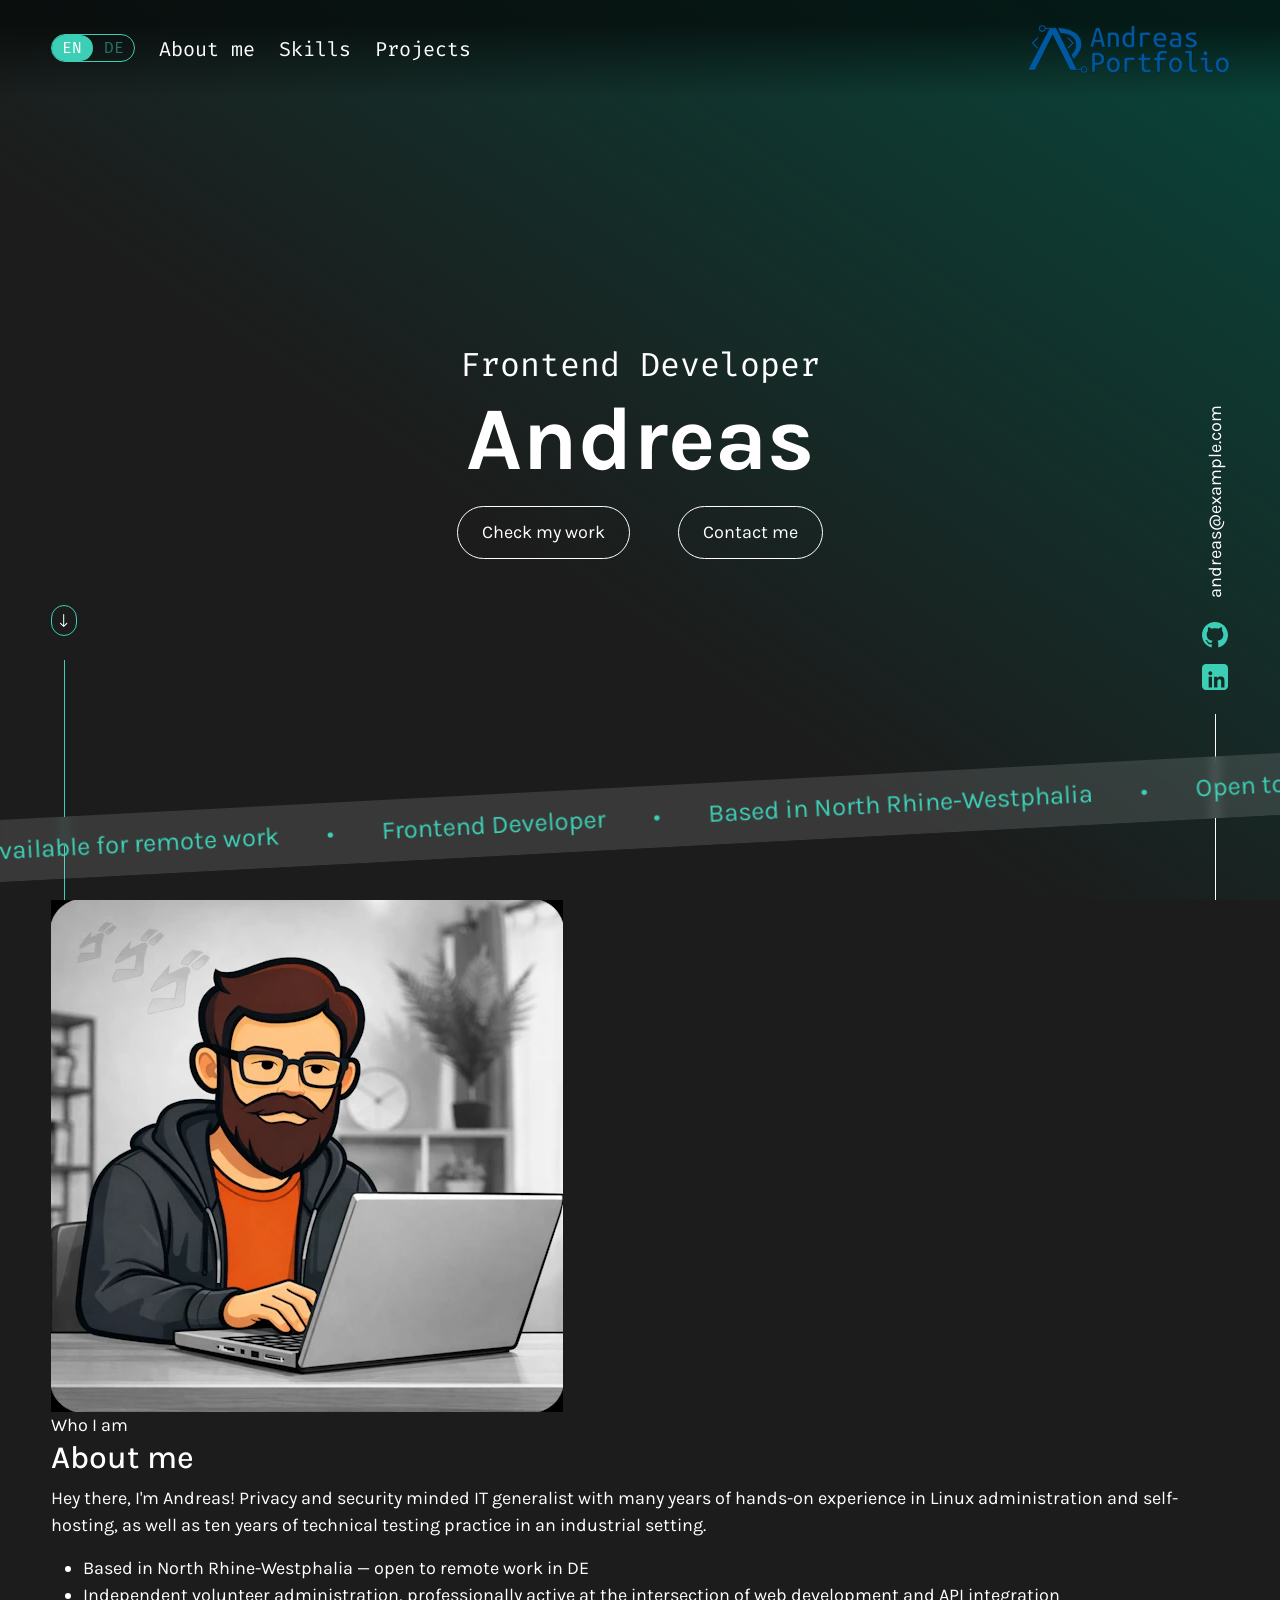
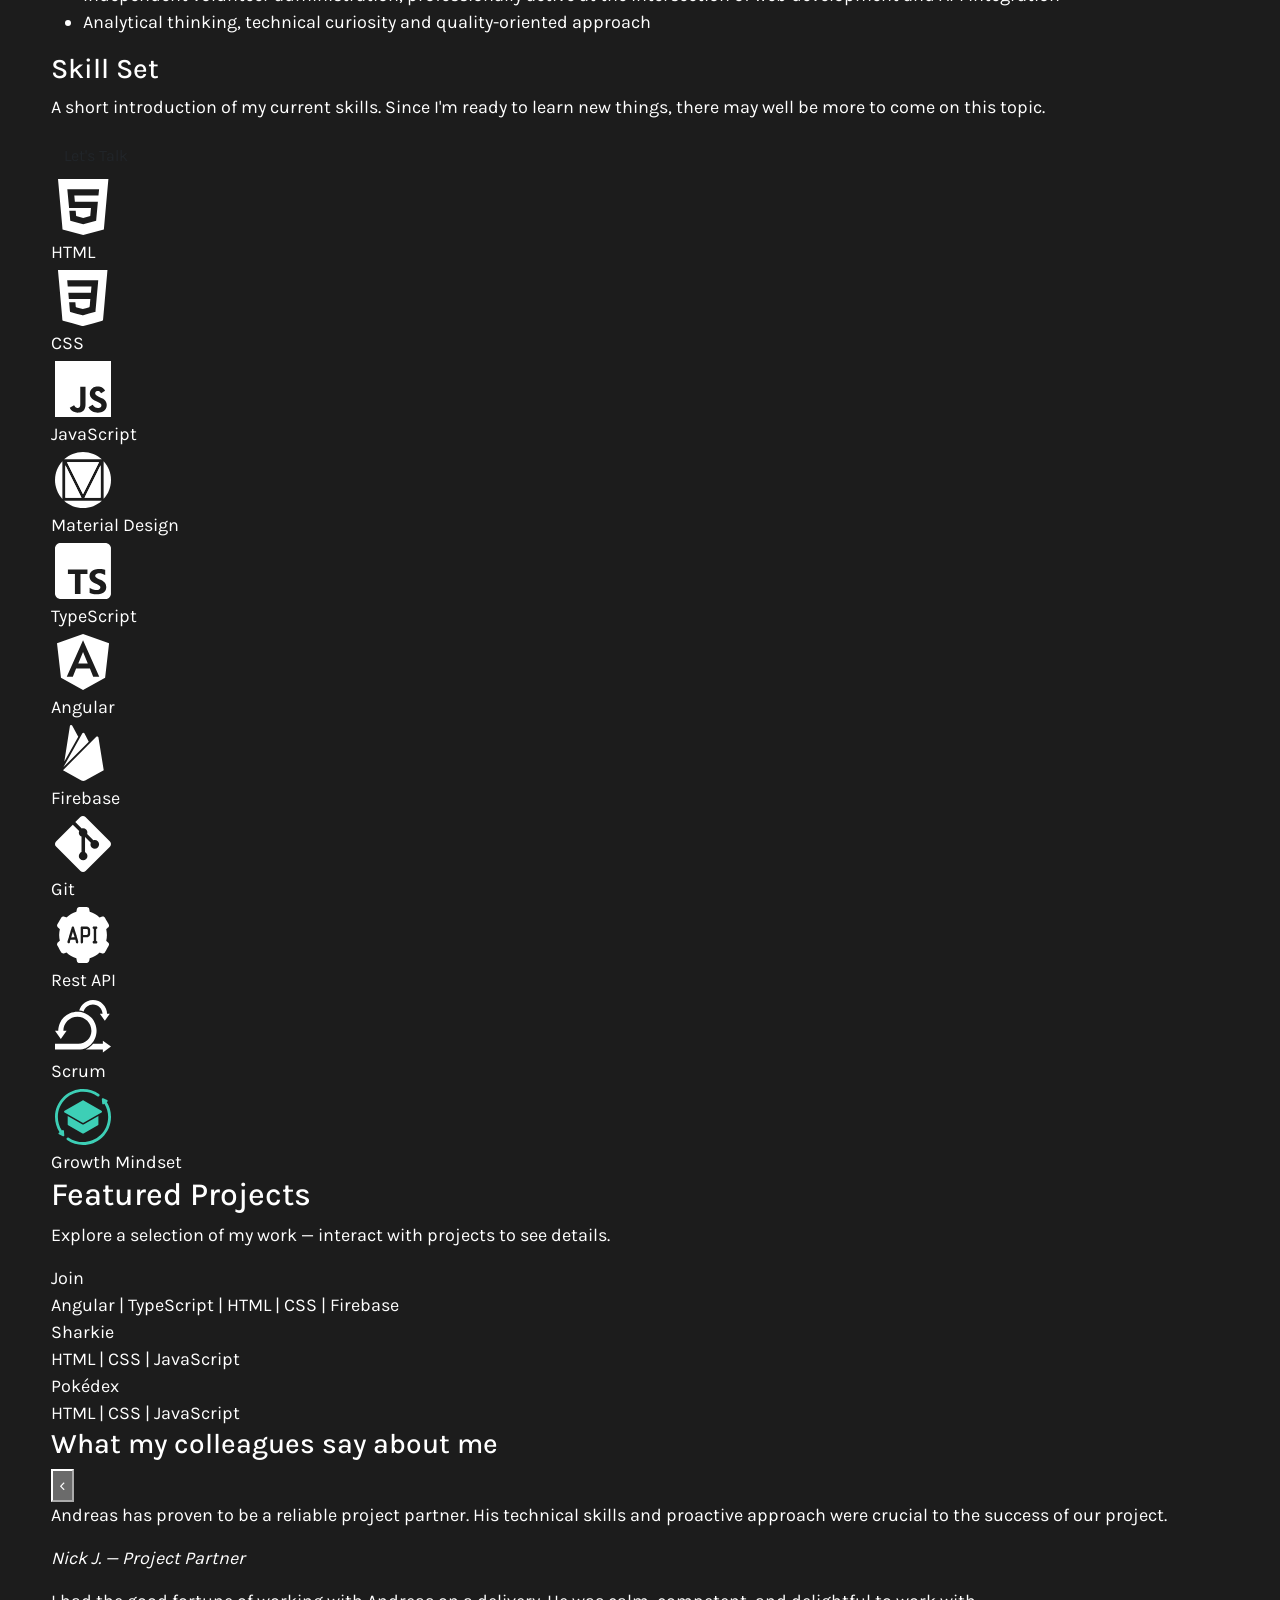
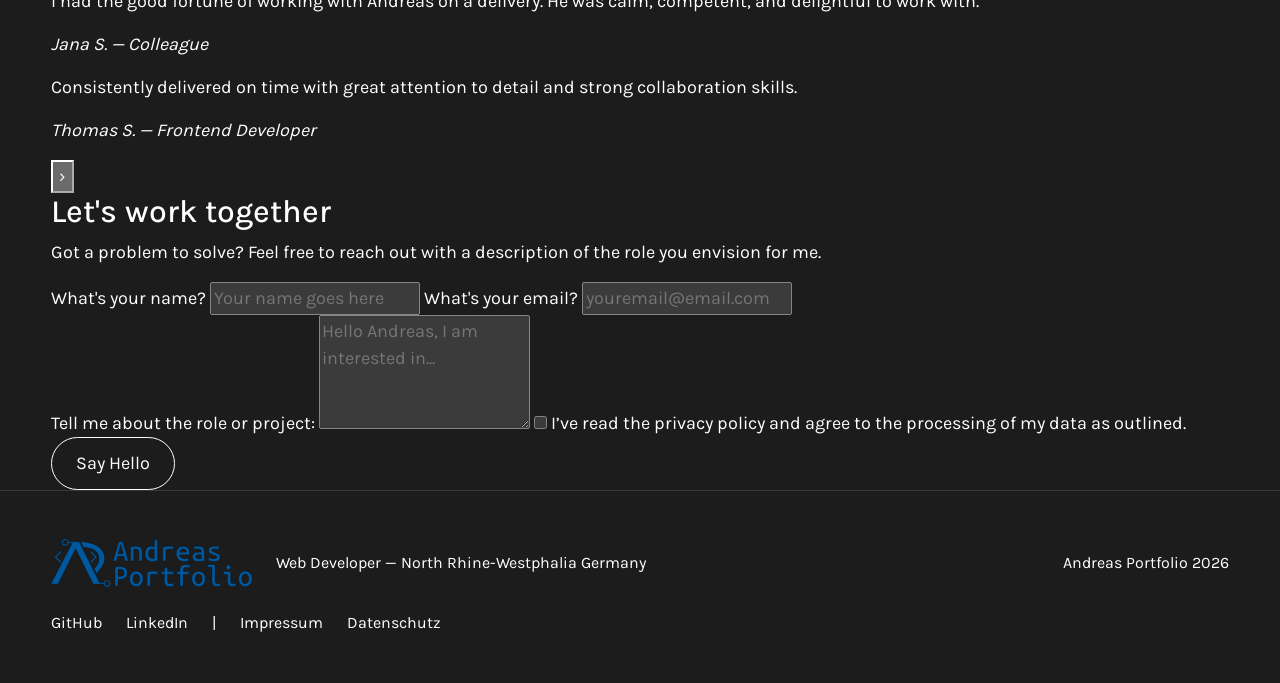
==== index.html @ 326b752a "move global base CSS in foundation.css" ====
<!doctype html>
<html lang="en">

<head>
    <meta charset="utf-8" />
    <meta name="viewport" content="width=device-width,initial-scale=1" />
    <title>Andreas Portfolio — Frontend Developer</title>
    <link rel="stylesheet" href="assets/libs/bootstrap/css/bootstrap.min.css">
    <link rel="stylesheet" href="css/foundation.css">
    <link rel="stylesheet" href="css/styles.css">
    <link rel="icon" href="assets/icons/favicon.svg" type="image/svg+xml">
</head>

<body>

    <header class="d-flex align-items-center">
        <div class="container d-flex justify-content-between align-items-center">
            <div class="nav-lang-links d-flex gap-4">
                <div class="lang-switch" role="group" aria-label="Language selection">
                    <button class="lang-option active" data-lang="en" aria-pressed="true">
                        EN
                    </button>
                    <button class="lang-option" data-lang="de" aria-pressed="false">
                        DE
                    </button>
                    <span class="lang-indicator"></span>
                </div>
                <div class="nav-links d-flex gap-4">
                    <a href="#about" data-i18n="nav_about">About me</a>
                    <a href="#skills" data-i18n="nav_skills">Skills</a>
                    <a href="#projects" data-i18n="nav_projects">Projects</a>
                </div>
            </div>
            <div class="logo" aria-hidden="true">
                <img src="assets/images/logo.svg" alt="Andreas Portfolio Logo" />
            </div>
        </div>
    </header>

    <main>
        <section class="hero d-flex">
            <div class="container hero-inner d-flex justify-content-between">
                <div class="hero-scroll d-flex flex-column justify-content-end align-items-center gap-4">
                    <div class="scroll-button">
                        <img src="assets/icons/arrow-down.svg" class="arrow-img" alt="Scroll down">
                    </div>
                    <div class="scroll-bar"> </div>
                </div>
                <div class="hero-content d-flex flex-column justify-content-center">
                    <p class="hero-role m-0" data-i18n="hero_role">Frontend Developer</p>
                    <h1 class="hero-title m-0">Andreas</h1>
                    <div class="hero-buttons d-flex justify-content-center gap-5 mt-3">
                        <a class="button link" href="#projects" data-i18n="hero_btn_work">Check my work</a>
                        <a class="button link" href="#contact" data-i18n="hero_btn_contact">Contact me</a>
                    </div>
                </div>
                <aside class="hero-links d-flex flex-column justify-content-end align-items-center gap-4">
                    <div class="hero-email">
                        <a href="mailto:andreas@example.com" class="link">andreas@example.com</a>
                    </div>
                    <div class="hero-social d-flex flex-column gap-3">
                        <a href="https://github.com/andreas813" target="_blank" rel="noopener noreferrer">
                            <img src="assets/icons/github.svg" alt="">
                        </a>
                        <a href="https://www.linkedin.com/in/andreas-w-dev" target="_blank" rel="noopener noreferrer">
                            <img src="assets/icons/linkedin.svg" alt="">
                        </a>
                    </div>
                    <div class="hero-bar"></div>
                </aside>
            </div>
            <div class="ribbon-wrapper" aria-hidden="true">
                <div class="ribbon d-flex" aria-hidden="true">
                    <div class="ribbon-track d-inline-flex align-items-center gap-5" id="ribbonTrack">
                        <span class="ribbon-item" data-i18n="ribbon_1">Available for remote work</span>
                        <span class="ribbon-sep">•</span>
                        <span class="ribbon-item" data-i18n="ribbon_2">Frontend Developer</span>
                        <span class="ribbon-sep">•</span>
                        <span class="ribbon-item" data-i18n="ribbon_3">Based in North Rhine-Westphalia</span>
                        <span class="ribbon-sep">•</span>
                        <span class="ribbon-item" data-i18n="ribbon_4">Open to opportunities</span>
                        <span class="ribbon-sep">•</span>
                    </div>
                </div>
            </div>
        </section>

        <section id="about" class="section about">
            <div class="container about-grid">
                <div class="about-photo">
                    <img src="assets/images/photo.webp" alt="Portrait of Andreas">
                </div>
                <div class="about-card">
                    <div class="who" data-i18n="about_tag">Who I am</div>
                    <h2 class="section-title" data-i18n="about_title">About me</h2>
                    <div class="about-body">
                        <p data-i18n="about_text">Hey there, I'm Andreas! Privacy and security minded IT generalist with many years of hands-on experience in Linux administration and self-hosting, as well as ten years of technical testing experience in an industrial setting.</p>
                        <ul>
                            <li data-i18n="about_li1">Based in North Rhine-Westphalia — open to remote work in DE</li>
                            <li data-i18n="about_li2">Independent volunteer administration, professionally active at the intersection of web development and API integration</li>
                            <li data-i18n="about_li3">Analytical thinking, technical curiosity and quality-oriented approach</li>
                        </ul>
                    </div>
                </div>
            </div>
        </section>

        <section id="skills" class="section skills">
            <div class="container skills-grid">
                <div class="skills-card">
                    <h3 class="skill-title" data-i18n="skills_title">Skill Set</h3>
                    <p class="muted" data-i18n="skills_desc">A short introduction of my current skills. Since I'm ready to learn new things, there may well be more to come on this topic.</p>
                    <a class="btn btn-outline small" href="#contact" data-i18n="skills_btn">Let's Talk</a>
                </div>
                <div class="skills-icons">
                    <div class="icon-item"><img src="assets/icons/html-64.svg" alt="HTML">
                        <div class="label">HTML</div>
                    </div>
                    <div class="icon-item"><img src="assets/icons/css-64.svg" alt="CSS">
                        <div class="label">CSS</div>
                    </div>
                    <div class="icon-item"><img src="assets/icons/javascript-64.svg" alt="JavaScript">
                        <div class="label">JavaScript</div>
                    </div>
                    <div class="icon-item"><img src="assets/icons/material-64.svg" alt="Material Design">
                        <div class="label">Material Design</div>
                    </div>
                    <div class="icon-item"><img src="assets/icons/typescript-64.svg" alt="TypeScript">
                        <div class="label">TypeScript</div>
                    </div>
                    <div class="icon-item"><img src="assets/icons/angular-64.svg" alt="Angular">
                        <div class="label">Angular</div>
                    </div>
                    <div class="icon-item"><img src="assets/icons/firebase-64.svg" alt="Firebase">
                        <div class="label">Firebase</div>
                    </div>
                    <div class="icon-item"><img src="assets/icons/git-64.svg" alt="Git">
                        <div class="label">Git</div>
                    </div>
                    <div class="icon-item"><img src="assets/icons/restapi-64.svg" alt="Rest API">
                        <div class="label">Rest API</div>
                    </div>
                    <div class="icon-item"><img src="assets/icons/scrum-64.svg" alt="Scrum">
                        <div class="label">Scrum</div>
                    </div>
                    <div class="icon-item"><img src="assets/icons/growth-64.svg" alt="Growth Mindset">
                        <div class="label">Growth Mindset</div>
                    </div>
                </div>
            </div>
        </section>

        <section id="projects" class="section projects">
            <div class="container">
                <h2 class="section-title" data-i18n="projects_title">Featured Projects</h2>
                <p class="muted" data-i18n="projects_desc">Explore a selection of my work — interact with projects to see details.</p>

                <div class="projects-list">
                    <div class="project-item" tabindex="0" data-preview="assets/images/project1.jpg" data-index="0" data-title="Join" data-tech="Angular | TypeScript | HTML | CSS | Firebase">
                        <div class="project-row">
                            <div class="project-title">Join</div>
                            <div class="project-meta">Angular | TypeScript | HTML | CSS | Firebase</div>
                        </div>
                    </div>

                    <div class="project-item" tabindex="0" data-preview="assets/images/project2.jpg" data-index="1" data-title="El Pollo Loco" data-tech="HTML | CSS | JavaScript">
                        <div class="project-row">
                            <div class="project-title">Sharkie</div>
                            <div class="project-meta">HTML | CSS | JavaScript</div>
                        </div>
                    </div>

                    <div class="project-item" tabindex="0" data-preview="assets/images/project3.jpg" data-index="2" data-title="DA Bubble" data-tech="Angular | Firebase | TypeScript">
                        <div class="project-row">
                            <div class="project-title">Pokédex</div>
                            <div class="project-meta">HTML | CSS | JavaScript</div>
                        </div>
                    </div>
                </div>
            </div>
        </section>

        <section id="testimonials" class="section testimonials">
            <div class="container">
                <h3 class="section-title" data-i18n="testimonials_title">What my colleagues say about me</h3>

                <div class="testimonials-wrap">
                    <button class="slider-arrow prev" aria-label="Previous testimonial">‹</button>

                    <div class="testimonials">
                        <blockquote class="testimonial active">
                            <p class="quote" data-i18n="test1_quote">Andreas has proven to be a reliable project partner. His technical skills and proactive approach were crucial to the success of our project.</p>
                            <cite data-i18n="test1_cite">Nick J. — Project Partner</cite>
                        </blockquote>

                        <blockquote class="testimonial">
                            <p class="quote" data-i18n="test2_quote">I had the good fortune of working with Andreas on a delivery. He was calm, competent, and delightful to work with.</p>
                            <cite data-i18n="test2_cite">Jana S. — Colleague</cite>
                        </blockquote>

                        <blockquote class="testimonial">
                            <p class="quote" data-i18n="test3_quote">Consistently delivered on time with great attention to detail and strong collaboration skills.</p>
                            <cite data-i18n="test3_cite">Thomas S. — Frontend Developer</cite>
                        </blockquote>
                    </div>

                    <button class="slider-arrow next" aria-label="Next testimonial">›</button>
                </div>
            </div>
        </section>

        <section id="contact" class="section contact">
            <div class="container contact-grid">
                <div class="contact-left">
                    <h2 class="section-title big" data-i18n="contact_title">Let's work together</h2>
                    <p class="muted" data-i18n="contact_desc">Got a problem to solve? Encourage people to contact and describe the role you are interested in.</p>
                </div>

                <form class="contact-form" action="contact.php" method="POST" novalidate>
                    <label class="form-row">
                        <span class="form-label" data-i18n="label_name">What's your name?</span>
                        <input type="text" name="name" required placeholder="Your name goes here" data-i18n-placeholder="placeholder_name">
                    </label>

                    <label class="form-row">
                        <span class="form-label" data-i18n="label_email">What's your email?</span>
                        <input type="email" name="email" required placeholder="youremail@email.com" data-i18n-placeholder="placeholder_email">
                    </label>

                    <label class="form-row">
                        <span class="form-label" data-i18n="label_message">How can I help you?</span>
                        <textarea name="message" rows="4" placeholder="Hello Andreas, I am interested in..." data-i18n-placeholder="placeholder_message"></textarea>
                    </label>

                    <label class="form-checkbox">
                        <input type="checkbox" name="privacy" required>
                        <span data-i18n="privacy_text">I’ve read the privacy policy and agree to the processing of my data as outlined.</span>
                    </label>

                    <div class="form-actions">
                        <button type="submit" class="button" data-i18n="btn_submit" disabled>Say Hello</button>
                    </div>
                </form>
            </div>
        </section>

    </main>

    <footer class="site-footer">
        <div class="container footer-inner">
            <div class="footer-left">
                <div class="logo" aria-hidden="true">
                    <img src="assets/images/logo.svg" alt="logo">
                </div>
                <div class="muted" data-i18n="footer_role">Web Developer — North Rhine-Westphalia Germany</div>
            </div>
            <div class="footer-center">Andreas Portfolio 2026</div>
            <div class="footer-right d-flex align-items-center gap-4">
                <a href="https://github.com/andreas813" target="_blank" rel="noopener noreferrer">GitHub</a>
                <a href="https://www.linkedin.com/in/andreas-w-dev" target="_blank" rel="noopener noreferrer">LinkedIn</a>
                <span class="muted">|</span>
                <a href="#" id="link-imprint">Impressum</a>
                <a href="#" id="link-privacy">Datenschutz</a>
            </div>
        </div>
    </footer>

    <!-- Modals etc. -->
    <div id="project-modal" class="modal" aria-hidden="true" role="dialog" aria-labelledby="project-modal-title">
        <div class="modal-backdrop" id="modal-backdrop"></div>
        <div class="modal-panel" role="document">
            <button class="modal-close" id="modal-close" aria-label="Close">×</button>
            <h3 id="project-modal-title"></h3>
            <div id="project-modal-body" class="modal-body"></div>
            <div id="project-modal-footer" class="modal-footer">
                <button class="btn btn-outline" id="modal-close-2">Close</button>
            </div>
        </div>
    </div>

    <script src="assets/libs/bootstrap/js/bootstrap.bundle.min.js"></script>
    <script src="js/main.js"></script>
</body>

</html>
---- css/styles.css ----
/* @header Preserve the existing logo and navigation treatment. */
header {
    position: absolute;
    z-index: var(--z-header);
    width: 100%;
    height: 98px;
    background: linear-gradient(to bottom, rgba(0, 0, 0, 0.6) 25%, transparent 100%);
    font-family: var(--font-mono);
    font-size: 1.25rem;
}

.logo img {
    width: auto;
    height: 48px;
}

.nav-links a,
.link {
    color: inherit;
    text-decoration: none;
    transition: color var(--transition-ui);
}

.nav-links a:hover,
.link:hover,
.site-footer a:hover {
    color: var(--color-accent);
}

/* @hero Define the full-viewport hero and reusable pill button. */
.hero {
    position: relative;
    z-index: 0;
    width: 100%;
    height: 100vh;
    height: 100svh;
    background: var(--gradient-hero);
}

.hero-inner {
    position: relative;
    z-index: 2;
    text-align: center;
}

.hero-role {
    font-family: var(--font-mono);
    font-size: clamp(1.5rem, 2.6vw, 2.5rem);
}

.hero-title {
    font-size: var(--font-size-hero);
    font-weight: 700;
    line-height: 1.1;
}

.button {
    display: inline-flex;
    align-items: center;
    justify-content: center;
    padding: var(--space-3) var(--space-5);
    border: 1px solid var(--color-text);
    border-radius: var(--radius-pill);
    color: inherit;
    background: transparent;
    text-decoration: none;
    transition: border-color var(--transition-ui), color var(--transition-ui), background-color var(--transition-ui);
}

.button:hover {
    border-color: var(--color-accent);
    color: var(--color-accent);
}

/* @ribbon Keep the animated banner independent from the content container. */
.ribbon-wrapper {
    position: absolute;
    right: 0;
    left: 0;
    width: 100%;
    height: 100%;
    overflow: hidden;
}

.ribbon {
    position: absolute;
    bottom: 64px;
    left: -16px;
    z-index: 4;
    display: flex;
    width: 140vw;
    max-width: none;
    height: 62px;
    overflow: hidden;
    color: var(--color-accent);
    background: rgba(255, 255, 255, 0.12);
    -webkit-backdrop-filter: blur(5.3px);
    backdrop-filter: blur(5.3px);
    font-size: clamp(1.25rem, 2vw, 2rem);
    line-height: 1.2;
    transform: rotate(-3deg);
    transform-origin: center;
}

.ribbon-track {
    white-space: nowrap;
    will-change: transform;
    animation: ribbon-scroll var(--ribbon-duration, 16s) linear infinite;
    transform: translate3d(0, 0, 0);
}

@keyframes ribbon-scroll {
    from {
        transform: translateX(0);
    }

    to {
        transform: translateX(-50%);
    }
}

/* @hero-details Style the vertical links and scroll indicators. */
.hero-email {
    writing-mode: vertical-lr;
    transform: rotate(180deg);
}

.hero-bar,
.scroll-bar {
    width: 1px;
}

.hero-bar {
    height: 186px;
    background: var(--color-text);
}

.scroll-bar {
    height: 240px;
    background: var(--color-accent);
}

.scroll-button {
    padding: var(--space-2);
    border: 1px solid var(--color-accent);
    border-radius: 32px;
}

.arrow-img {
    transform-origin: center;
    animation: bounce 500ms linear infinite alternate;
}

.hero-links {
    z-index: 256;
}

@keyframes bounce {
    from {
        transform: translateY(8px);
    }

    to {
        transform: translateY(-2px);
    }
}

/* @language-switch Style the compact EN/DE control. */
.lang-switch {
    position: relative;
    width: 84px;
    height: 28px;
    padding: 2px;
    border: 1px solid var(--color-accent);
    border-radius: var(--radius-pill);
    font-family: var(--font-mono);
    font-size: 1rem;
    line-height: 1.2;
    text-align: center;
}

.lang-switch:hover {
    border-color: var(--color-text);
}

.lang-option {
    position: relative;
    z-index: 2;
    border: 0;
    border-radius: var(--radius-pill);
    color: var(--color-text);
    background: transparent;
    cursor: pointer;
    transition: color var(--transition-ui);
}

.lang-option:not(.active) {
    color: rgba(61, 207, 182, 0.5);
    font-weight: 700;
}

.lang-option:not(.active):hover {
    color: var(--color-accent);
}

.lang-indicator {
    position: absolute;
    top: 0;
    left: 0;
    z-index: 1;
    width: 50%;
    height: 100%;
    border-radius: var(--radius-pill);
    background: var(--color-accent);
    transition: transform var(--transition-ui);
}

.lang-switch[data-active="de"] .lang-indicator {
    transform: translateX(100%);
}

/* @modal Keep the backdrop behind the readable modal panel. */
.modal {
    position: fixed;
    inset: 0;
    z-index: var(--z-modal);
    display: none;
    width: 100%;
    height: 100%;
    align-items: center;
    justify-content: center;
    isolation: isolate;
}

.modal.open {
    display: flex;
}

body.modal-open {
    overflow: hidden;
}

.modal-backdrop {
    position: absolute;
    inset: 0;
    z-index: 0;
    background: rgba(0, 0, 0, 0.6);
    -webkit-backdrop-filter: blur(4px);
    backdrop-filter: blur(4px);
}

.modal-panel {
    position: relative;
    z-index: 1;
    width: 90%;
    max-width: 600px;
    max-height: 85vh;
    padding: var(--space-6);
    overflow-y: auto;
    border: 1px solid var(--color-accent);
    border-radius: 12px;
    color: var(--color-text);
    background: var(--color-background);
}

/* @footer Keep the footer full-width with a bounded inner container. */
.site-footer {
    padding-block: var(--space-7);
    border-top: 1px solid var(--color-border-subtle);
    color: var(--color-text);
    background: transparent;
    font-size: 1rem;
}

.footer-inner {
    display: flex;
    align-items: center;
    justify-content: space-between;
    flex-wrap: wrap;
    gap: var(--space-5);
}

.footer-left,
.footer-center,
.footer-right {
    display: flex;
    align-items: center;
    gap: var(--space-5);
}

.site-footer a {
    color: inherit;
    text-decoration: none;
    transition: color var(--transition-ui);
}

/* @widescreen Extend the background, not the centered content column. */
@media (min-width: 1440px) {
    body {
        background: var(--gradient-widescreen);
        background-attachment: fixed;
    }

    .container {
        max-width: var(--layout-content-max);
    }

    .ribbon-wrapper {
        width: 100%;
    }
}

/* @motion Respect users who prefer reduced animation. */
@media (prefers-reduced-motion: reduce) {
    html {
        scroll-behavior: auto;
    }

    .ribbon-track,
    .arrow-img {
        animation: none;
    }
}
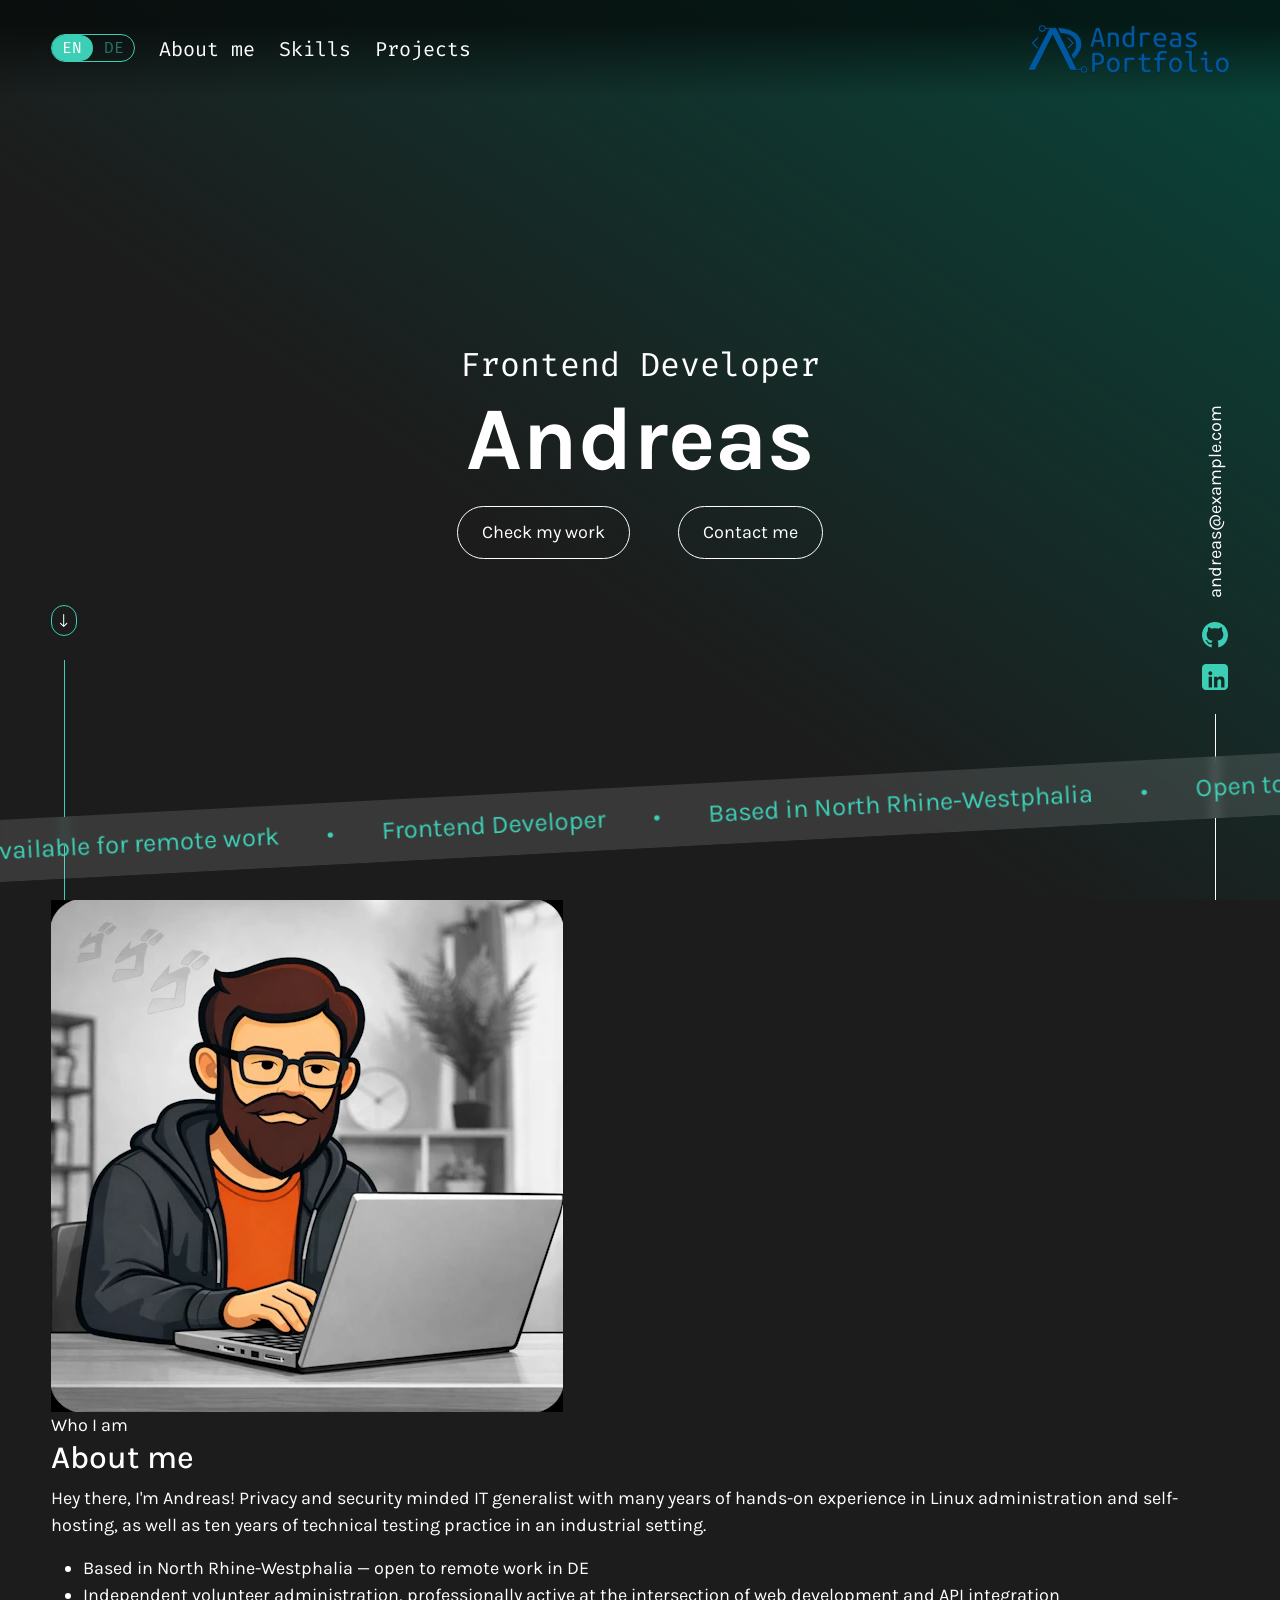
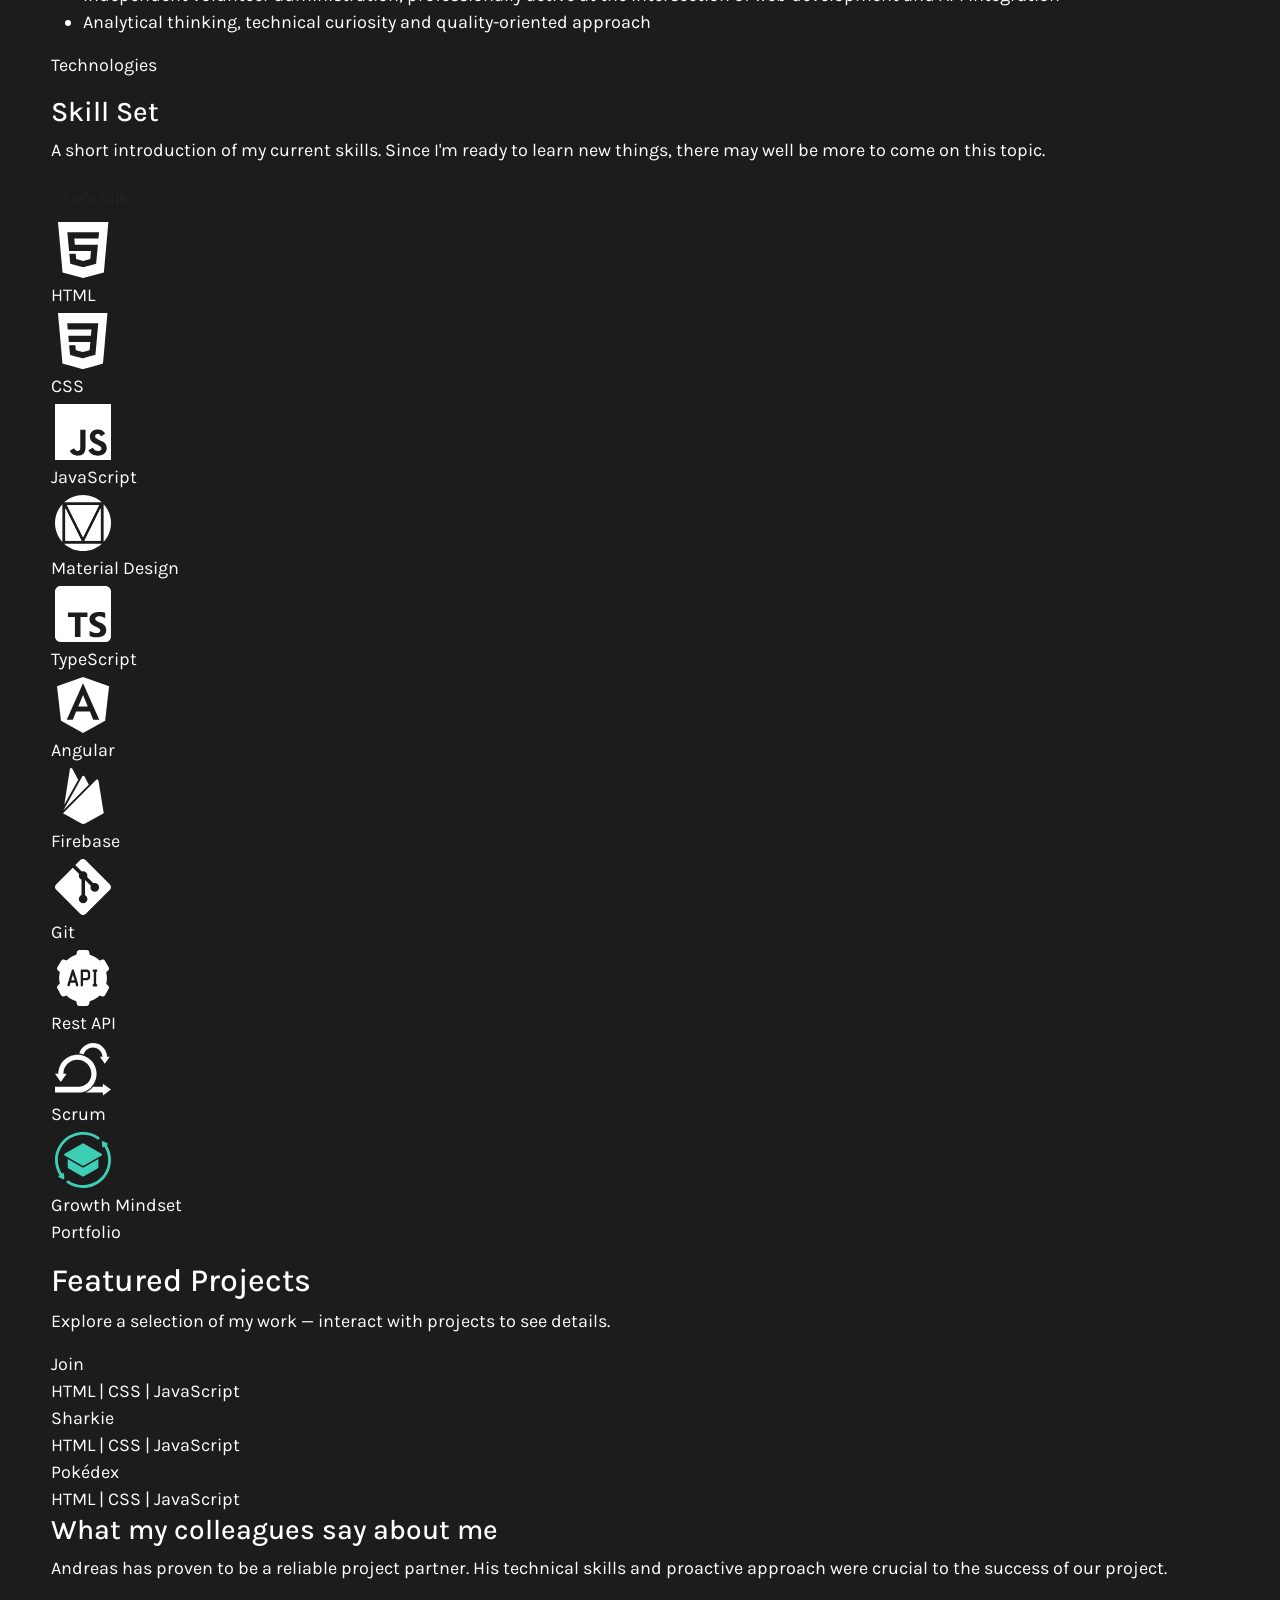
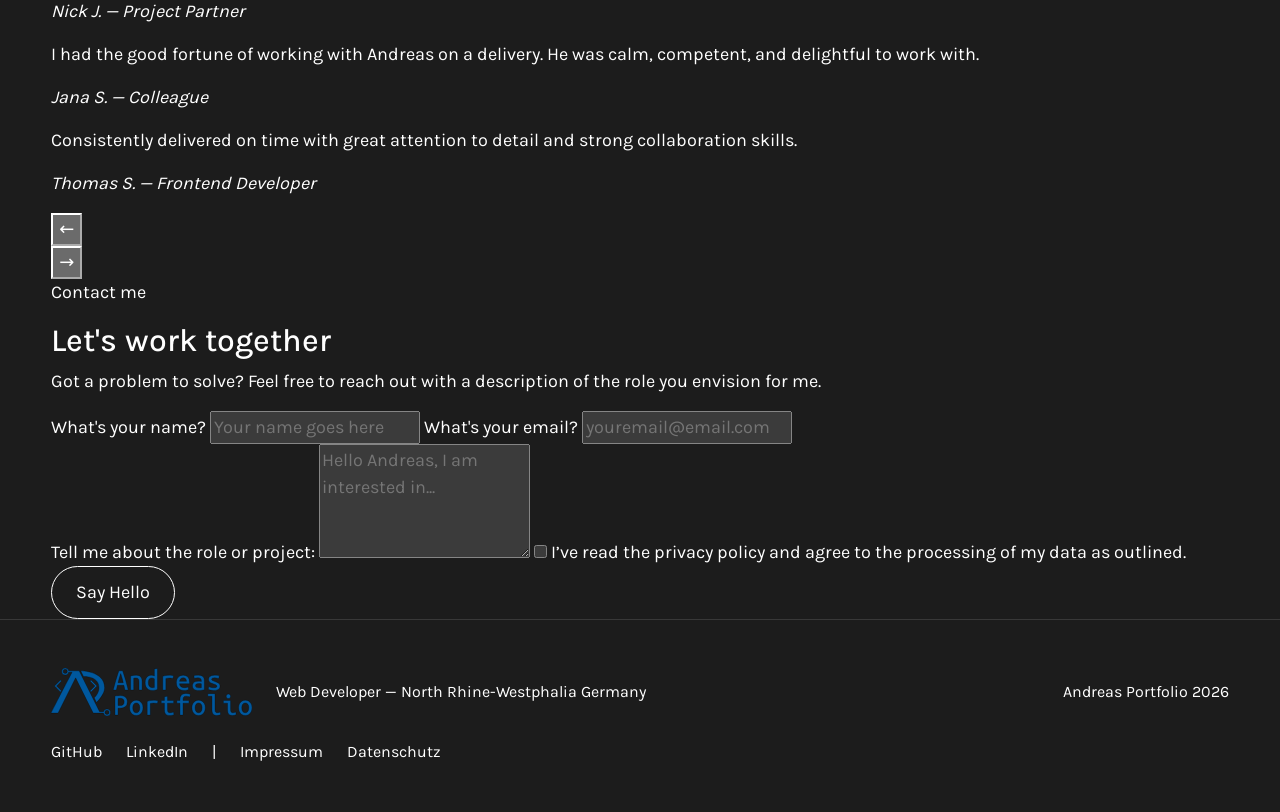
==== commit 3eebb71f: "Update index.html" ====
--- a/index.html
+++ b/index.html
@@ -8,6 +8,9 @@
     <link rel="stylesheet" href="assets/libs/bootstrap/css/bootstrap.min.css">
     <link rel="stylesheet" href="css/foundation.css">
     <link rel="stylesheet" href="css/styles.css">
+    <link rel="stylesheet" href="css/desktop-shell.css">
+    <link rel="stylesheet" href="css/desktop-content.css">
+    <link rel="stylesheet" href="css/desktop-experience.css">
     <link rel="icon" href="assets/icons/favicon.svg" type="image/svg+xml">
 </head>
 
@@ -90,61 +93,77 @@
                 <div class="about-photo">
                     <img src="assets/images/photo.webp" alt="Portrait of Andreas">
                 </div>
-                <div class="about-card">
+                <div class="about-copy">
                     <div class="who" data-i18n="about_tag">Who I am</div>
-                    <h2 class="section-title" data-i18n="about_title">About me</h2>
-                    <div class="about-body">
-                        <p data-i18n="about_text">Hey there, I'm Andreas! Privacy and security minded IT generalist with many years of hands-on experience in Linux administration and self-hosting, as well as ten years of technical testing experience in an industrial setting.</p>
-                        <ul>
-                            <li data-i18n="about_li1">Based in North Rhine-Westphalia — open to remote work in DE</li>
-                            <li data-i18n="about_li2">Independent volunteer administration, professionally active at the intersection of web development and API integration</li>
-                            <li data-i18n="about_li3">Analytical thinking, technical curiosity and quality-oriented approach</li>
-                        </ul>
+                    <div class="about-card">
+                        <h2 class="section-title" data-i18n="about_title">About me</h2>
+                        <div class="about-body">
+                            <p data-i18n="about_text">Hey there, I'm Andreas! Privacy and security minded IT generalist with many years of hands-on experience in Linux administration and self-hosting, as well as ten years of technical testing experience in an industrial setting.</p>
+                            <ul>
+                                <li data-i18n="about_li1">Based in North Rhine-Westphalia — open to remote work in DE</li>
+                                <li data-i18n="about_li2">Independent volunteer administration, professionally active at the intersection of web development and API integration</li>
+                                <li data-i18n="about_li3">Analytical thinking, technical curiosity and quality-oriented approach</li>
+                            </ul>
+                        </div>
                     </div>
                 </div>
             </div>
         </section>
 
         <section id="skills" class="section skills">
-            <div class="container skills-grid">
-                <div class="skills-card">
-                    <h3 class="skill-title" data-i18n="skills_title">Skill Set</h3>
-                    <p class="muted" data-i18n="skills_desc">A short introduction of my current skills. Since I'm ready to learn new things, there may well be more to come on this topic.</p>
-                    <a class="btn btn-outline small" href="#contact" data-i18n="skills_btn">Let's Talk</a>
-                </div>
-                <div class="skills-icons">
-                    <div class="icon-item"><img src="assets/icons/html-64.svg" alt="HTML">
-                        <div class="label">HTML</div>
-                    </div>
-                    <div class="icon-item"><img src="assets/icons/css-64.svg" alt="CSS">
-                        <div class="label">CSS</div>
-                    </div>
-                    <div class="icon-item"><img src="assets/icons/javascript-64.svg" alt="JavaScript">
-                        <div class="label">JavaScript</div>
-                    </div>
-                    <div class="icon-item"><img src="assets/icons/material-64.svg" alt="Material Design">
-                        <div class="label">Material Design</div>
-                    </div>
-                    <div class="icon-item"><img src="assets/icons/typescript-64.svg" alt="TypeScript">
-                        <div class="label">TypeScript</div>
-                    </div>
-                    <div class="icon-item"><img src="assets/icons/angular-64.svg" alt="Angular">
-                        <div class="label">Angular</div>
-                    </div>
-                    <div class="icon-item"><img src="assets/icons/firebase-64.svg" alt="Firebase">
-                        <div class="label">Firebase</div>
-                    </div>
-                    <div class="icon-item"><img src="assets/icons/git-64.svg" alt="Git">
-                        <div class="label">Git</div>
-                    </div>
-                    <div class="icon-item"><img src="assets/icons/restapi-64.svg" alt="Rest API">
-                        <div class="label">Rest API</div>
-                    </div>
-                    <div class="icon-item"><img src="assets/icons/scrum-64.svg" alt="Scrum">
-                        <div class="label">Scrum</div>
-                    </div>
-                    <div class="icon-item"><img src="assets/icons/growth-64.svg" alt="Growth Mindset">
-                        <div class="label">Growth Mindset</div>
+            <div class="container">
+                <p class="section-kicker" data-i18n="skills_kicker">Technologies</p>
+                <div class="skills-grid">
+                    <div class="skills-card">
+                        <h3 class="skill-title" data-i18n="skills_title">Skill Set</h3>
+                        <p class="muted" data-i18n="skills_desc">A short introduction of my current skills. Since I'm ready to learn new things, there may well be more to come on this topic.</p>
+                        <a class="btn btn-outline small" href="#contact" data-i18n="skills_btn">Let's Talk</a>
+                    </div>
+                    <div class="skills-icons">
+                        <div class="icon-item">
+                            <img src="assets/icons/html-64.svg" alt="HTML">
+                            <div class="label">HTML</div>
+                        </div>
+                        <div class="icon-item">
+                            <img src="assets/icons/css-64.svg" alt="CSS">
+                            <div class="label">CSS</div>
+                        </div>
+                        <div class="icon-item">
+                            <img src="assets/icons/javascript-64.svg" alt="JavaScript">
+                            <div class="label">JavaScript</div>
+                        </div>
+                        <div class="icon-item">
+                            <img src="assets/icons/material-64.svg" alt="Material Design">
+                            <div class="label">Material Design</div>
+                        </div>
+                        <div class="icon-item">
+                            <img src="assets/icons/typescript-64.svg" alt="TypeScript">
+                            <div class="label">TypeScript</div>
+                        </div>
+                        <div class="icon-item">
+                            <img src="assets/icons/angular-64.svg" alt="Angular">
+                            <div class="label">Angular</div>
+                        </div>
+                        <div class="icon-item">
+                            <img src="assets/icons/firebase-64.svg" alt="Firebase">
+                            <div class="label">Firebase</div>
+                        </div>
+                        <div class="icon-item">
+                            <img src="assets/icons/git-64.svg" alt="Git">
+                            <div class="label">Git</div>
+                        </div>
+                        <div class="icon-item">
+                            <img src="assets/icons/restapi-64.svg" alt="Rest API">
+                            <div class="label">Rest API</div>
+                        </div>
+                        <div class="icon-item">
+                            <img src="assets/icons/scrum-64.svg" alt="Scrum">
+                            <div class="label">Scrum</div>
+                        </div>
+                        <div class="icon-item">
+                            <img src="assets/icons/growth-64.svg" alt="Growth Mindset">
+                            <div class="label">Growth Mindset</div>
+                        </div>
                     </div>
                 </div>
             </div>
@@ -152,25 +171,26 @@
 
         <section id="projects" class="section projects">
             <div class="container">
+                <p class="section-kicker" data-i18n="projects_kicker">Portfolio</p>
                 <h2 class="section-title" data-i18n="projects_title">Featured Projects</h2>
                 <p class="muted" data-i18n="projects_desc">Explore a selection of my work — interact with projects to see details.</p>
 
-                <div class="projects-list">
-                    <div class="project-item" tabindex="0" data-preview="assets/images/project1.jpg" data-index="0" data-title="Join" data-tech="Angular | TypeScript | HTML | CSS | Firebase">
+                <div class="projects-list" aria-label="Featured projects">
+                    <div class="project-item" tabindex="0" data-preview="assets/images/project1.jpg" data-index="0" data-title="Join" data-tech="HTML | CSS | JavaScript">
                         <div class="project-row">
                             <div class="project-title">Join</div>
-                            <div class="project-meta">Angular | TypeScript | HTML | CSS | Firebase</div>
-                        </div>
-                    </div>
-
-                    <div class="project-item" tabindex="0" data-preview="assets/images/project2.jpg" data-index="1" data-title="El Pollo Loco" data-tech="HTML | CSS | JavaScript">
+                            <div class="project-meta">HTML | CSS | JavaScript</div>
+                        </div>
+                    </div>
+
+                    <div class="project-item" tabindex="0" data-preview="assets/images/project2.jpg" data-index="1" data-title="Sharkie" data-tech="HTML | CSS | JavaScript">
                         <div class="project-row">
                             <div class="project-title">Sharkie</div>
                             <div class="project-meta">HTML | CSS | JavaScript</div>
                         </div>
                     </div>
 
-                    <div class="project-item" tabindex="0" data-preview="assets/images/project3.jpg" data-index="2" data-title="DA Bubble" data-tech="Angular | Firebase | TypeScript">
+                    <div class="project-item" tabindex="0" data-preview="assets/images/project3.jpg" data-index="2" data-title="Pokédex" data-tech="Angular | Firebase | TypeScript">
                         <div class="project-row">
                             <div class="project-title">Pokédex</div>
                             <div class="project-meta">HTML | CSS | JavaScript</div>
@@ -185,9 +205,7 @@
                 <h3 class="section-title" data-i18n="testimonials_title">What my colleagues say about me</h3>
 
                 <div class="testimonials-wrap">
-                    <button class="slider-arrow prev" aria-label="Previous testimonial">‹</button>
-
-                    <div class="testimonials">
+                    <div class="testimonials" aria-label="Colleague testimonials">
                         <blockquote class="testimonial active">
                             <p class="quote" data-i18n="test1_quote">Andreas has proven to be a reliable project partner. His technical skills and proactive approach were crucial to the success of our project.</p>
                             <cite data-i18n="test1_cite">Nick J. — Project Partner</cite>
@@ -204,7 +222,15 @@
                         </blockquote>
                     </div>
 
-                    <button class="slider-arrow next" aria-label="Next testimonial">›</button>
+                    <div class="slider-controls" aria-label="Testimonial navigation">
+                        <button class="slider-arrow prev" type="button" aria-label="Previous testimonial">←</button>
+                        <div class="slider-pagination" aria-hidden="true">
+                            <span class="active"></span>
+                            <span></span>
+                            <span></span>
+                        </div>
+                        <button class="slider-arrow next" type="button" aria-label="Next testimonial">→</button>
+                    </div>
                 </div>
             </div>
         </section>
@@ -212,6 +238,7 @@
         <section id="contact" class="section contact">
             <div class="container contact-grid">
                 <div class="contact-left">
+                    <p class="section-kicker" data-i18n="contact_kicker">Contact me</p>
                     <h2 class="section-title big" data-i18n="contact_title">Let's work together</h2>
                     <p class="muted" data-i18n="contact_desc">Got a problem to solve? Encourage people to contact and describe the role you are interested in.</p>
                 </div>
@@ -255,7 +282,7 @@
                 <div class="muted" data-i18n="footer_role">Web Developer — North Rhine-Westphalia Germany</div>
             </div>
             <div class="footer-center">Andreas Portfolio 2026</div>
-            <div class="footer-right d-flex align-items-center gap-4">
+            <div class="footer-right">
                 <a href="https://github.com/andreas813" target="_blank" rel="noopener noreferrer">GitHub</a>
                 <a href="https://www.linkedin.com/in/andreas-w-dev" target="_blank" rel="noopener noreferrer">LinkedIn</a>
                 <span class="muted">|</span>
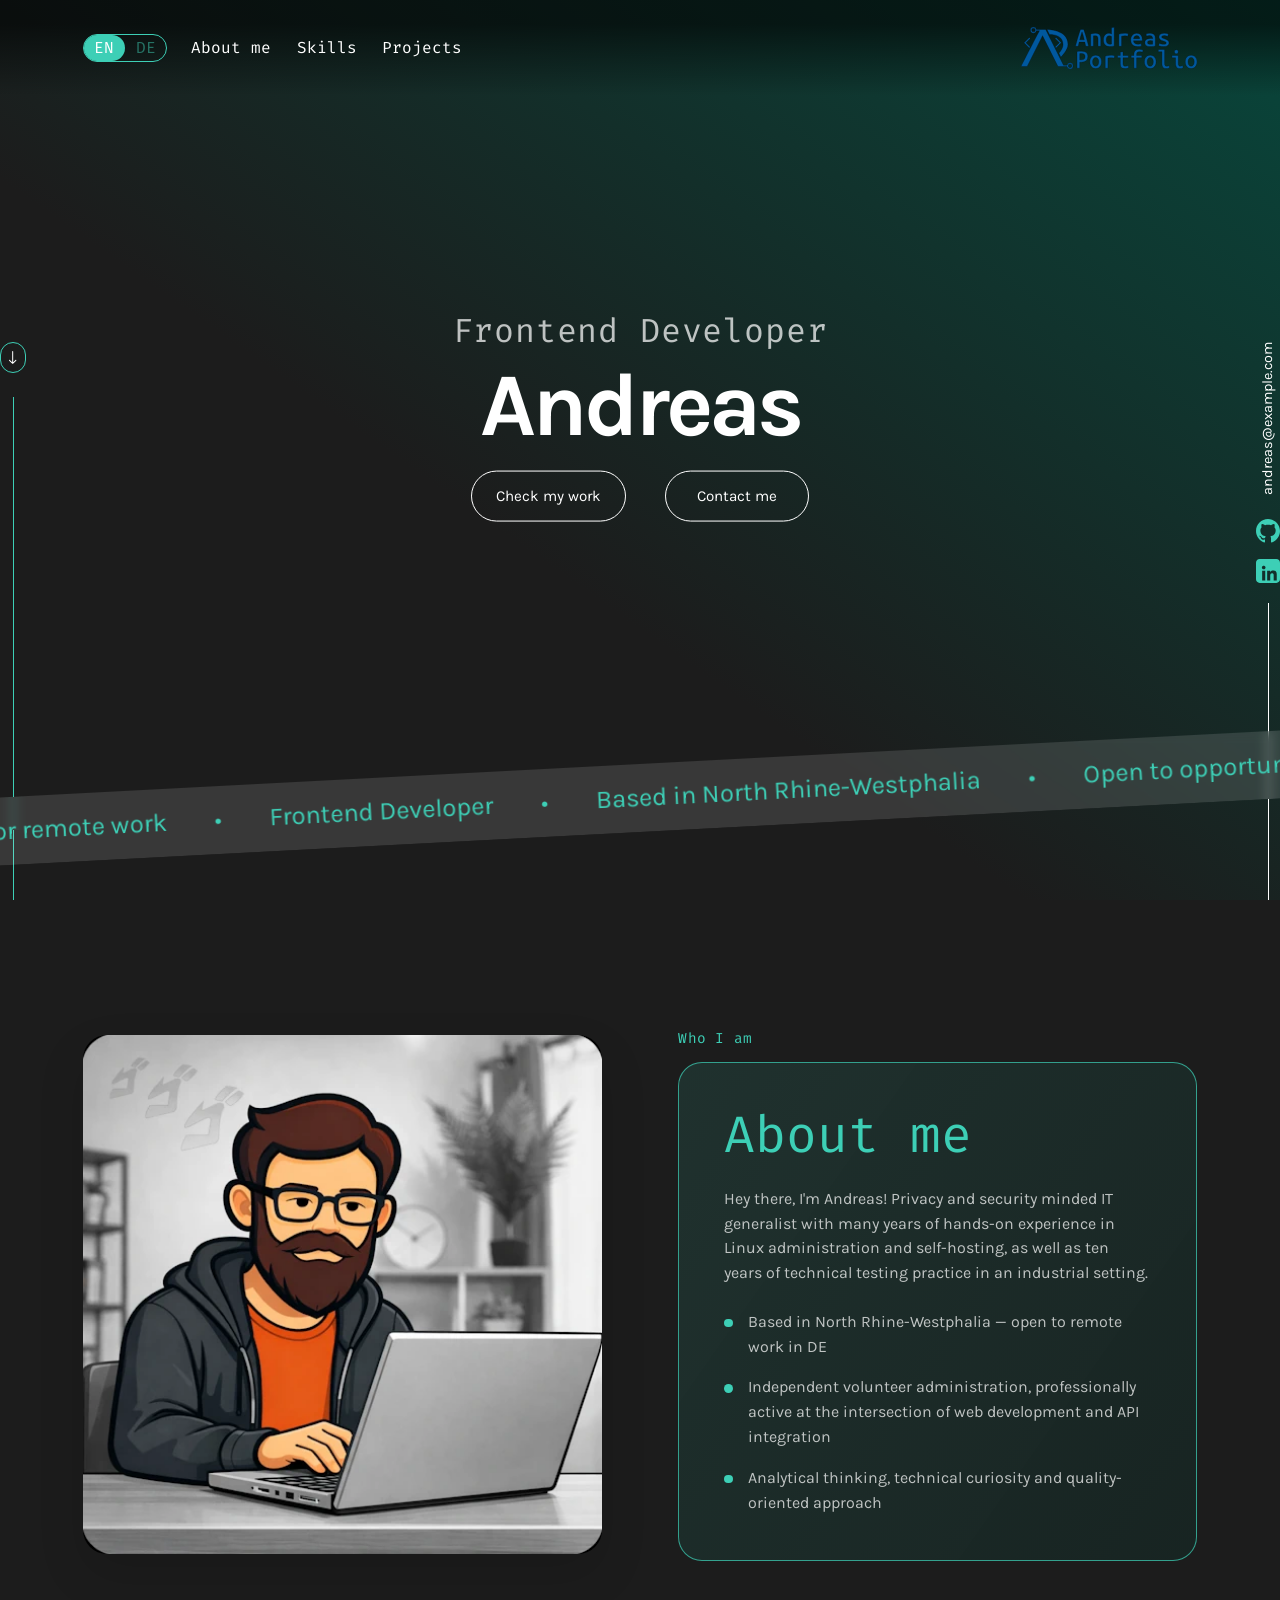
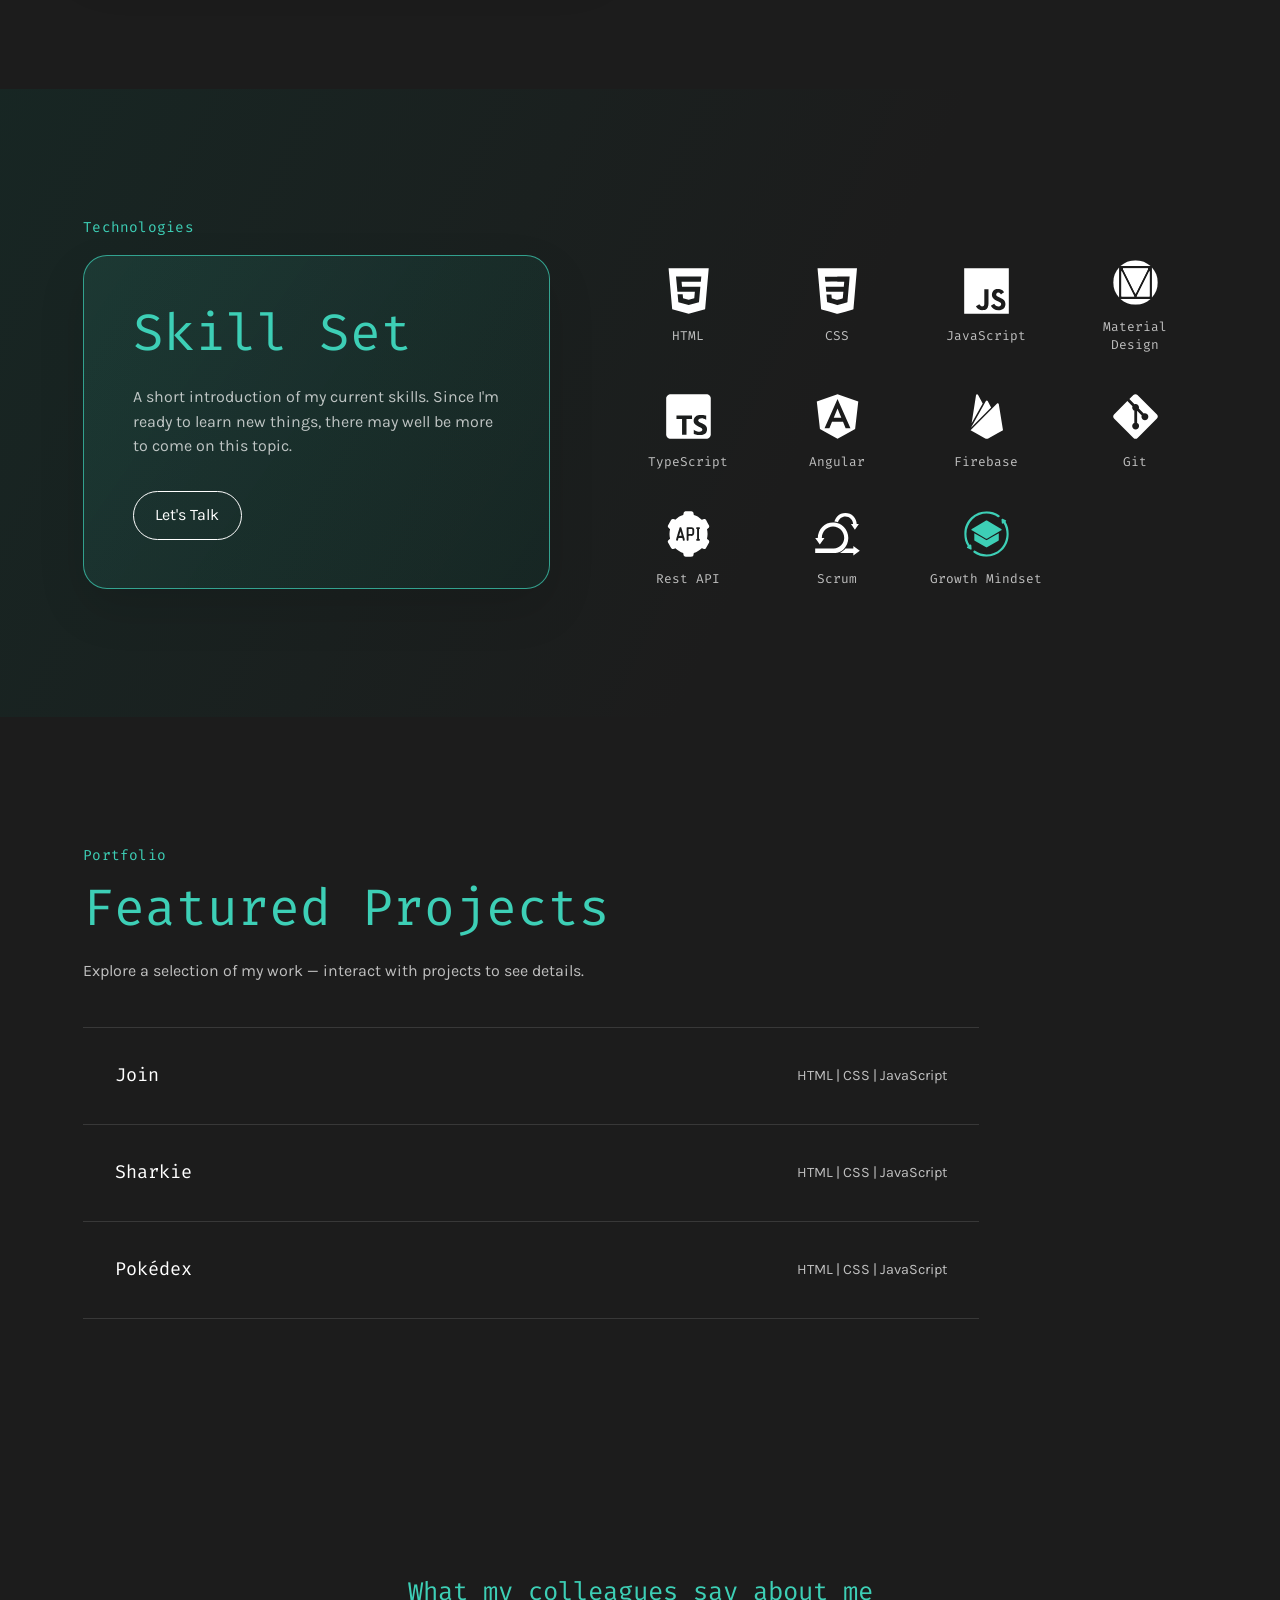
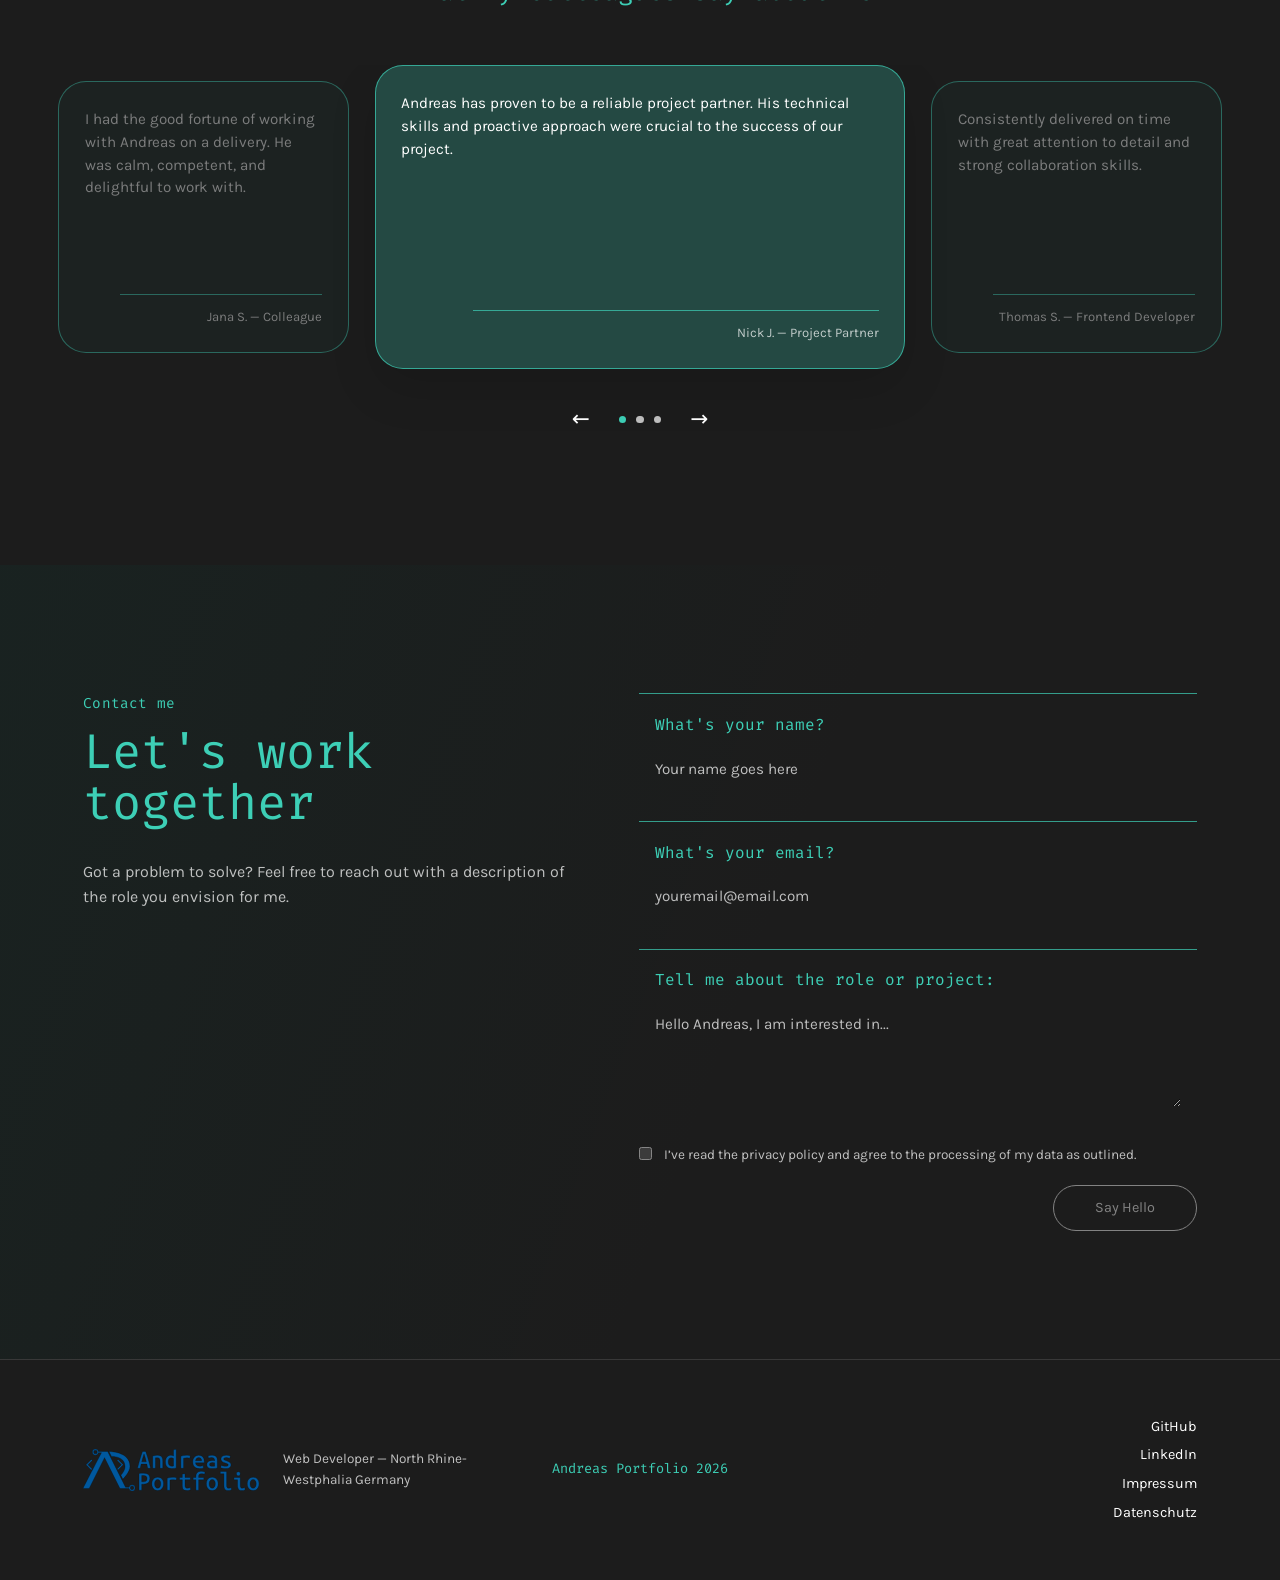
==== commit 8bd7ba0a: "Update index.html" ====
--- a/index.html
+++ b/index.html
@@ -7,10 +7,8 @@
     <title>Andreas Portfolio — Frontend Developer</title>
     <link rel="stylesheet" href="assets/libs/bootstrap/css/bootstrap.min.css">
     <link rel="stylesheet" href="css/foundation.css">
-    <link rel="stylesheet" href="css/styles.css">
-    <link rel="stylesheet" href="css/desktop-shell.css">
-    <link rel="stylesheet" href="css/desktop-content.css">
-    <link rel="stylesheet" href="css/desktop-experience.css">
+    <link rel="stylesheet" href="css/desktop-layout.css">
+    <link rel="stylesheet" href="css/desktop-sections.css">
     <link rel="icon" href="assets/icons/favicon.svg" type="image/svg+xml">
 </head>
 
--- a/css/desktop-layout.css
+++ b/css/desktop-layout.css
@@ -0,0 +1,327 @@
+/* @desktop-layout Add the Figma-aligned desktop composition for all main sections. */
+:root {
+    --section-space: clamp(6rem, 10vw, 9.5rem);
+    --card-gradient: linear-gradient(125deg, rgba(61, 207, 182, 0.12), rgba(8, 70, 59, 0.2));
+    --card-shadow: 0 1.25rem 3rem rgba(0, 0, 0, 0.12);
+}
+
+/* @desktop-header Align the navigation and existing personal logo. */
+header {
+    height: 6rem;
+}
+header .container {
+    height: 100%;
+}
+.nav-lang-links {
+    align-items: center;
+}
+.nav-links {
+    align-items: center;
+    gap: clamp(1.25rem, 2vw, 2.25rem) !important;
+    font-size: 1rem;
+}
+.logo img {
+    display: block;
+    width: auto;
+    max-width: 11rem;
+    height: auto;
+    max-height: 3.25rem;
+}
+
+/* @desktop-hero Center the title and anchor both side details to the viewport. */
+.hero {
+    min-height: 42rem;
+    overflow: hidden;
+}
+.hero-inner {
+    height: 100%;
+    align-items: center;
+}
+.hero-content {
+    position: absolute;
+    top: 46%;
+    left: 50%;
+    z-index: 3;
+    width: min(82%, 58rem);
+    align-items: center;
+    transform: translate(-50%, -50%);
+}
+.hero-role {
+    color: var(--color-text-muted);
+    letter-spacing: 0.025em;
+}
+.hero-title {
+    white-space: nowrap;
+    letter-spacing: -0.045em;
+}
+.hero-buttons {
+    gap: clamp(1.25rem, 3vw, 3rem) !important;
+}
+.hero-buttons .button {
+    min-width: 9rem;
+    padding: 0.8rem 1.5rem;
+    font-size: 0.95rem;
+}
+.hero-scroll,
+.hero-links {
+    position: absolute;
+    bottom: 0;
+    height: 62%;
+}
+.hero-scroll {
+    left: 0;
+    justify-content: flex-end;
+}
+.hero-scroll .scroll-bar {
+    flex: 1 1 auto;
+    min-height: 10rem;
+}
+.hero-links {
+    right: 0;
+    justify-content: flex-end;
+    gap: 1.25rem !important;
+}
+.hero-links .hero-email {
+    margin-bottom: 0.25rem;
+    font-size: 0.9rem;
+}
+.hero-social a {
+    display: inline-flex;
+    transition: transform var(--transition-ui);
+}
+.hero-social a:hover {
+    transform: translateY(-0.2rem);
+}
+.hero-social img {
+    width: 1.5rem;
+    height: 1.5rem;
+}
+.hero-links .hero-bar {
+    flex: 1 1 auto;
+    min-height: 7rem;
+}
+.ribbon {
+    bottom: 4.25rem;
+    left: -10vw;
+    width: 120vw;
+    height: 4.25rem;
+}
+
+/* @section-label Standardize the small turquoise labels above section content. */
+.section-kicker,
+.who {
+    margin: 0 0 0.75rem;
+    color: var(--color-accent);
+    font-family: var(--font-mono);
+    font-size: 0.9rem;
+    font-weight: 500;
+    letter-spacing: 0.015em;
+}
+.section-title {
+    margin: 0;
+    color: var(--color-accent);
+    font-family: var(--font-mono);
+    font-size: clamp(2.5rem, 4vw, 4rem);
+    font-weight: 700;
+    line-height: 1.08;
+}
+.muted {
+    color: var(--color-text-muted);
+}
+
+/* @about Use a balanced image-and-copy layout with the illustration retained. */
+.about {
+    padding-block: var(--section-space);
+    background: var(--color-background);
+}
+.about-grid {
+    display: grid;
+    grid-template-columns: minmax(0, 1fr) minmax(0, 1fr);
+    align-items: center;
+    gap: clamp(3rem, 6vw, 7rem);
+}
+.about-photo {
+    width: 100%;
+    max-width: 35rem;
+    aspect-ratio: 1;
+    overflow: hidden;
+    border-radius: 1.5rem;
+    box-shadow: var(--card-shadow);
+}
+.about-photo img {
+    width: 100%;
+    height: 100%;
+    object-fit: cover;
+    object-position: center;
+}
+.about-copy {
+    width: 100%;
+    max-width: 38rem;
+}
+.about-card {
+    width: 100%;
+    max-width: none;
+    padding: clamp(2rem, 3.5vw, 3.25rem);
+    border: 1px solid var(--color-border);
+    border-radius: 1.5rem;
+    background: var(--card-gradient);
+}
+.about-card .section-title {
+    margin-bottom: 1.5rem;
+}
+.about-body {
+    color: var(--color-text-muted);
+    font-size: 1rem;
+    line-height: 1.55;
+}
+.about-body p {
+    margin: 0 0 1.5rem;
+}
+.about-body ul {
+    display: grid;
+    gap: 1rem;
+    margin: 0;
+    padding: 0;
+    list-style: none;
+}
+.about-body li {
+    position: relative;
+    padding-left: 1.5rem;
+}
+.about-body li::before {
+    position: absolute;
+    top: 0.55em;
+    left: 0;
+    width: 0.55rem;
+    height: 0.55rem;
+    border-radius: 50%;
+    background: var(--color-accent);
+    content: "";
+}
+
+/* @skills Pair the description card with the original eleven-skill icon set. */
+.skills {
+    padding-block: var(--section-space);
+    background: linear-gradient(115deg, rgba(8, 70, 59, 0.24), transparent 62%);
+}
+.skills > .container > .section-kicker {
+    margin-bottom: 1rem;
+}
+.skills-grid {
+    display: grid;
+    grid-template-columns: minmax(0, 0.9fr) minmax(0, 1.1fr);
+    align-items: center;
+    gap: clamp(3rem, 6vw, 7rem);
+}
+.skills-card {
+    padding: clamp(2rem, 3.8vw, 3.5rem);
+    border: 1px solid var(--color-border);
+    border-radius: 1.5rem;
+    background: var(--card-gradient);
+    box-shadow: var(--card-shadow);
+}
+.skill-title {
+    margin: 0 0 1.5rem;
+    color: var(--color-accent);
+    font-family: var(--font-mono);
+    font-size: clamp(2.5rem, 4vw, 3.75rem);
+    font-weight: 700;
+    line-height: 1.1;
+}
+.skills-card p {
+    margin: 0 0 2rem;
+    color: var(--color-text-muted);
+    font-size: 1rem;
+    line-height: 1.55;
+}
+.skills-card .btn {
+    padding: 0.7rem 1.35rem;
+    border: 1px solid var(--color-text);
+    border-radius: var(--radius-pill);
+    color: var(--color-text);
+    background: transparent;
+    transition: border-color var(--transition-ui), color var(--transition-ui);
+}
+.skills-card .btn:hover {
+    border-color: var(--color-accent);
+    color: var(--color-accent);
+}
+.skills-icons {
+    display: grid;
+    grid-template-columns: repeat(4, minmax(0, 1fr));
+    align-items: center;
+    gap: clamp(1.75rem, 3vw, 3rem) clamp(1rem, 2vw, 2rem);
+}
+.icon-item {
+    display: flex;
+    min-width: 0;
+    flex-direction: column;
+    align-items: center;
+    gap: 0.65rem;
+    color: var(--color-text);
+    text-align: center;
+}
+.icon-item img {
+    width: clamp(2.75rem, 4vw, 4rem);
+    height: clamp(2.75rem, 4vw, 4rem);
+    object-fit: contain;
+}
+.icon-item .label {
+    max-width: 7rem;
+    color: var(--color-text-muted);
+    font-family: var(--font-mono);
+    font-size: 0.8rem;
+    line-height: 1.35;
+}
+
+/* @projects Render the project list as clean, full-width interactive rows. */
+.projects {
+    padding-block: var(--section-space);
+    background: var(--color-background);
+}
+.projects .section-kicker {
+    margin-bottom: 0.8rem;
+}
+.projects .section-title {
+    margin-bottom: 1.5rem;
+}
+.projects > .container > .muted {
+    max-width: 34rem;
+    margin: 0 0 2.75rem;
+    font-size: 1rem;
+    line-height: 1.5;
+}
+.projects-list {
+    width: 100%;
+    max-width: 56rem;
+    border-top: 1px solid var(--color-border-subtle);
+}
+.project-item {
+    border-bottom: 1px solid var(--color-border-subtle);
+    cursor: pointer;
+    transition: background-color var(--transition-ui), padding-inline var(--transition-ui);
+}
+.project-item:hover,
+.project-item:focus-visible {
+    background: rgba(61, 207, 182, 0.055);
+}
+.project-row {
+    display: flex;
+    min-height: 6rem;
+    align-items: center;
+    justify-content: space-between;
+    gap: 2rem;
+    padding: 1.5rem 2rem;
+}
+.project-title {
+    color: var(--color-text);
+    font-family: var(--font-mono);
+    font-size: 1.15rem;
+    font-weight: 600;
+}
+.project-meta {
+    color: var(--color-text-muted);
+    font-size: 0.9rem;
+    text-align: right;
+}
+
--- a/css/desktop-sections.css
+++ b/css/desktop-sections.css
@@ -0,0 +1,312 @@
+/* @testimonials Emphasize one centered quote and show adjacent cards as context. */
+.section.testimonials {
+    padding-block: var(--section-space);
+    overflow: hidden;
+    background: var(--color-background);
+}
+.section.testimonials > .container {
+    width: 100%;
+    max-width: none;
+    padding-inline: 0;
+}
+.section.testimonials .section-title {
+    max-width: 42rem;
+    margin: 0 auto 3.5rem;
+    padding-inline: var(--layout-gutter);
+    font-size: clamp(1.35rem, 2vw, 1.75rem);
+    line-height: 1.35;
+    text-align: center;
+}
+.testimonials-wrap {
+    width: 100%;
+    overflow: hidden;
+}
+.testimonials-wrap > .testimonials {
+    display: flex;
+    width: 100%;
+    align-items: center;
+    justify-content: center;
+    gap: clamp(1rem, 2vw, 2rem);
+    margin: 0;
+    padding: 0 0.5rem;
+}
+.testimonial {
+    position: relative;
+    display: flex;
+    min-width: 0;
+    min-height: 17rem;
+    flex: 0 0 23%;
+    flex-direction: column;
+    justify-content: space-between;
+    margin: 0;
+    padding: clamp(1.5rem, 2vw, 2.25rem);
+    border: 1px solid var(--color-border);
+    border-radius: 1.75rem;
+    color: var(--color-text-muted);
+    background: rgba(61, 207, 182, 0.06);
+    opacity: 0.58;
+}
+.testimonial:nth-child(2) {
+    order: 1;
+}
+.testimonial.active {
+    min-height: 19rem;
+    flex-basis: 42%;
+    order: 2;
+    color: var(--color-text);
+    background: rgba(61, 207, 182, 0.25);
+    opacity: 1;
+    box-shadow: var(--card-shadow);
+}
+.testimonial:nth-child(3) {
+    order: 3;
+}
+.testimonial.active::before {
+    position: absolute;
+    top: -2.7rem;
+    left: -1.35rem;
+    color: var(--color-text);
+    font-family: Georgia, serif;
+    font-size: 6rem;
+    line-height: 1;
+    content: "“";
+}
+.testimonial .quote {
+    margin: 0 0 1.5rem;
+    font-size: 0.95rem;
+    line-height: 1.5;
+}
+.testimonial cite {
+    align-self: flex-end;
+    width: 85%;
+    padding-top: 0.75rem;
+    border-top: 1px solid var(--color-border);
+    color: var(--color-text-muted);
+    font-size: 0.82rem;
+    font-style: normal;
+    text-align: right;
+}
+.slider-controls {
+    display: flex;
+    align-items: center;
+    justify-content: center;
+    gap: 1.25rem;
+    margin-top: 2rem;
+}
+.slider-arrow {
+    display: inline-flex;
+    width: 2.25rem;
+    height: 2.25rem;
+    align-items: center;
+    justify-content: center;
+    border: 0;
+    color: var(--color-text);
+    background: transparent;
+    cursor: pointer;
+    font-size: 1.35rem;
+    transition: color var(--transition-ui);
+}
+.slider-arrow:hover {
+    color: var(--color-accent);
+}
+.slider-pagination {
+    display: flex;
+    align-items: center;
+    gap: 0.65rem;
+}
+.slider-pagination span {
+    width: 0.45rem;
+    height: 0.45rem;
+    border-radius: 50%;
+    background: var(--color-text-muted);
+}
+.slider-pagination span.active {
+    background: var(--color-accent);
+}
+
+/* @contact Use a two-column introduction and understated line-based form fields. */
+.contact {
+    padding-block: var(--section-space);
+    background: linear-gradient(110deg, rgba(8, 70, 59, 0.15), transparent 58%);
+}
+.contact-grid {
+    display: grid;
+    grid-template-columns: minmax(0, 0.95fr) minmax(0, 1.05fr);
+    align-items: start;
+    gap: clamp(2rem, 4vw, 4rem);
+}
+.contact-left,
+.contact-form {
+    min-width: 0;
+}
+.contact-left .section-title {
+    max-width: 100%;
+    margin: 0 0 2rem;
+    font-size: clamp(2.75rem, 3.8vw, 4rem);
+    line-height: 1.04;
+    text-wrap: balance;
+}
+.contact-left .muted {
+    max-width: 32rem;
+    margin: 0;
+    font-size: 1rem;
+    line-height: 1.55;
+}
+.contact-form {
+    display: grid;
+    gap: 1.25rem;
+    width: 100%;
+}
+.form-row {
+    display: grid;
+    gap: 0.65rem;
+    margin: 0;
+    padding: 1.15rem 1rem;
+    border-top: 1px solid var(--color-border);
+    transition: border-color var(--transition-ui);
+}
+.form-row:focus-within {
+    border-color: var(--color-accent);
+}
+.form-label {
+    color: var(--color-accent);
+    font-family: var(--font-mono);
+    font-size: 1rem;
+}
+.form-row input,
+.form-row textarea {
+    width: 100%;
+    padding: 0.15rem 0;
+    border: 0;
+    outline: 0;
+    color: var(--color-text);
+    background: transparent;
+    font-size: 0.95rem;
+    resize: vertical;
+}
+.form-row input::placeholder,
+.form-row textarea::placeholder {
+    color: var(--color-text-muted);
+    opacity: 1;
+}
+.form-checkbox {
+    display: flex;
+    align-items: flex-start;
+    gap: 0.75rem;
+    margin: 0;
+    color: var(--color-text-muted);
+    font-size: 0.85rem;
+    line-height: 1.45;
+}
+.form-checkbox input {
+    flex: 0 0 auto;
+    margin-top: 0.15rem;
+    accent-color: var(--color-accent);
+}
+.form-actions {
+    display: flex;
+    justify-content: flex-end;
+}
+.form-actions .button {
+    min-width: 9rem;
+    padding: 0.7rem 1.35rem;
+    font-size: 0.9rem;
+}
+.form-actions .button:disabled {
+    cursor: not-allowed;
+    opacity: 0.45;
+}
+
+
+@media (min-width: 992px) and (max-width: 1199px) {
+    .contact-grid {
+        gap: 2rem;
+    }
+    .contact-left .section-title {
+        font-size: clamp(2.5rem, 3.5vw, 3.25rem);
+    }
+}
+
+/* @footer Arrange the existing logo, copyright, and links in three columns. */
+.site-footer {
+    padding-block: 3.5rem;
+    background: var(--color-background);
+}
+.footer-inner {
+    display: grid;
+    grid-template-columns: minmax(0, 1fr) auto minmax(0, 1fr);
+    align-items: center;
+    gap: 2.5rem;
+}
+.footer-left {
+    display: flex;
+    align-items: center;
+    gap: 1.5rem;
+}
+.footer-left .muted {
+    max-width: 15rem;
+    font-size: 0.85rem;
+    line-height: 1.5;
+}
+.footer-center {
+    justify-content: center;
+    color: var(--color-accent);
+    font-family: var(--font-mono);
+    font-size: 0.85rem;
+    white-space: nowrap;
+}
+.footer-right {
+    display: flex;
+    align-items: flex-end;
+    justify-content: center;
+    flex-direction: column;
+    gap: 0.45rem !important;
+    font-size: 0.9rem;
+}
+.footer-right .muted {
+    display: none;
+}
+
+/* @desktop-wide Keep all content inside the same centered 1440px layout. */
+@media (min-width: 1440px) {
+    .hero {
+        background: var(--gradient-widescreen);
+    }
+    .about,
+    .projects,
+    .section.testimonials,
+    .site-footer {
+        background-color: var(--color-background);
+    }
+}
+
+/* @tablet-stack Keep the desktop grid from collapsing into narrow columns before mobile refinements. */
+@media (max-width: 991px) {
+    .about-grid,
+    .skills-grid,
+    .contact-grid {
+        grid-template-columns: minmax(0, 1fr);
+    }
+    .about-photo,
+    .about-copy {
+        max-width: 38rem;
+        margin-inline: auto;
+    }
+    .skills-icons {
+        grid-template-columns: repeat(3, minmax(0, 1fr));
+    }
+    .project-row {
+        flex-wrap: wrap;
+        gap: 0.5rem 1.5rem;
+    }
+    .project-meta {
+        text-align: left;
+    }
+    .footer-inner {
+        grid-template-columns: minmax(0, 1fr);
+        justify-items: start;
+    }
+    .footer-right {
+        align-items: flex-start;
+    }
+}
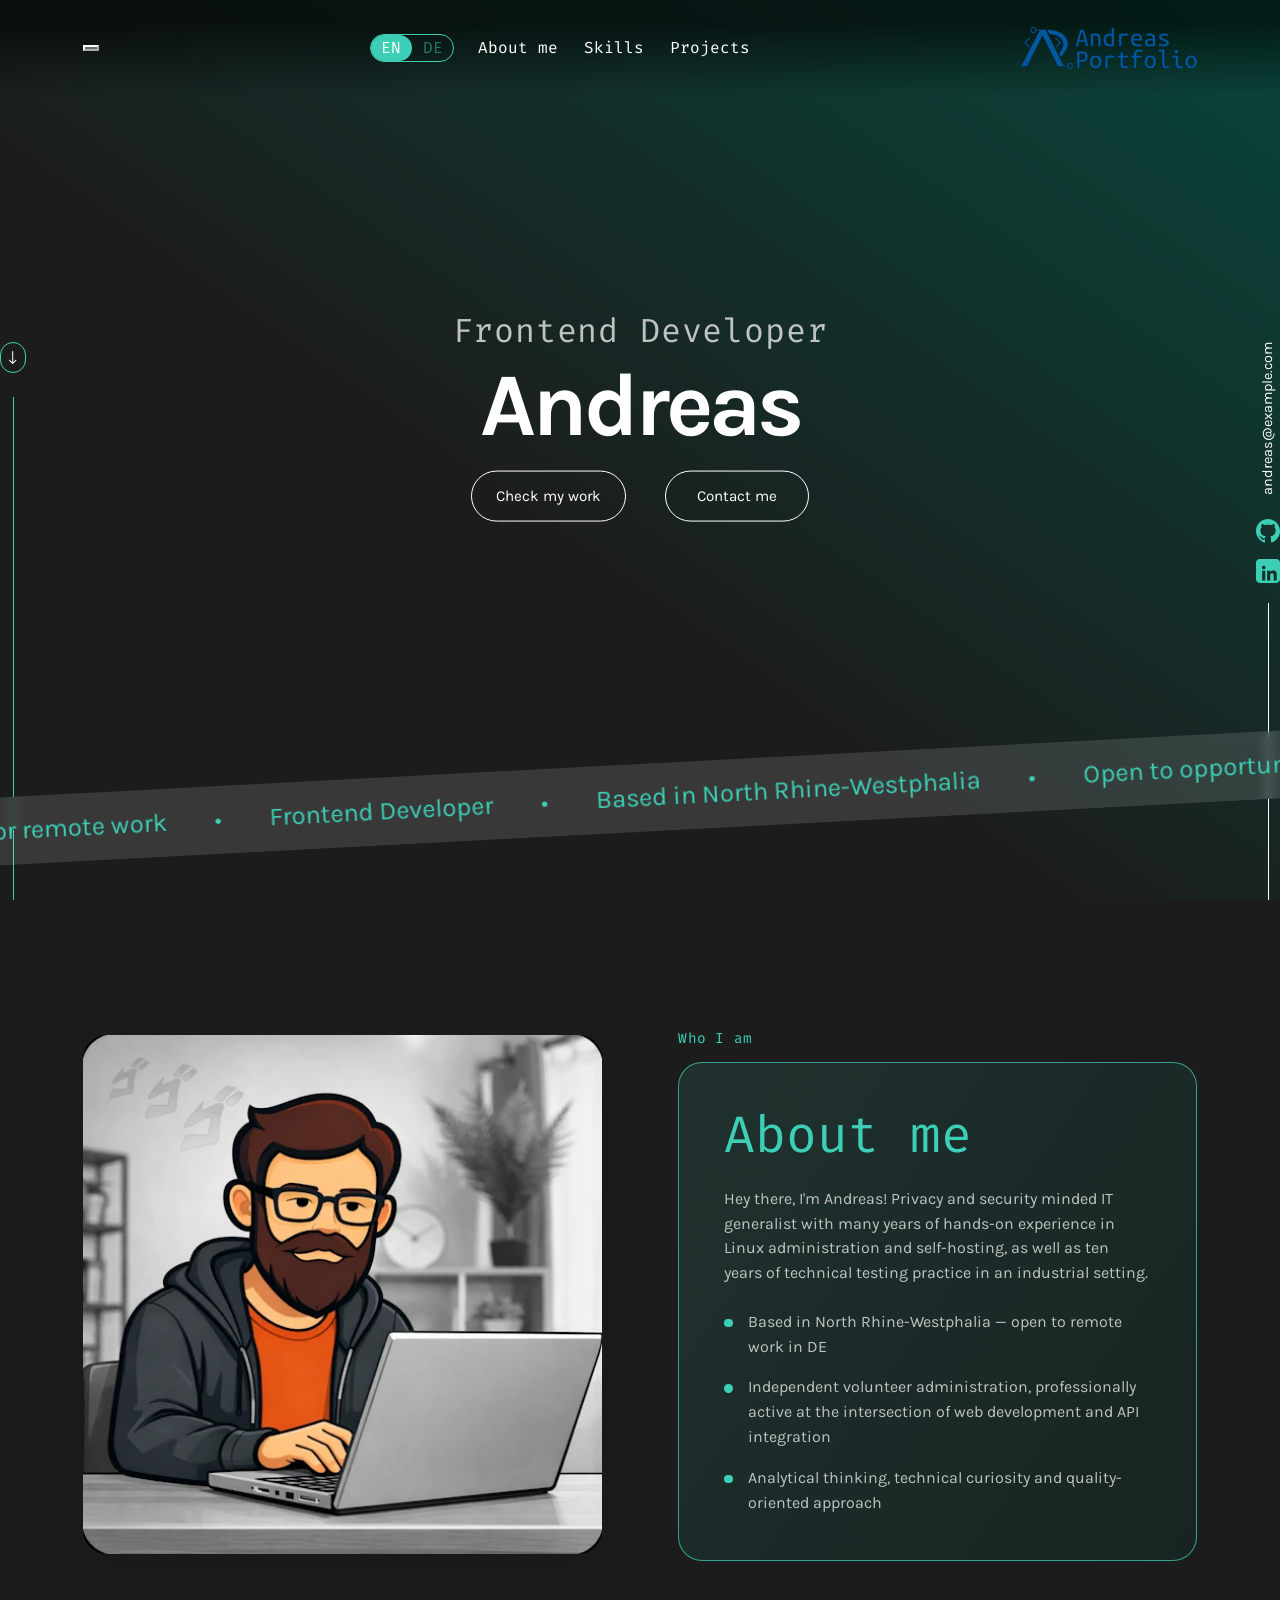
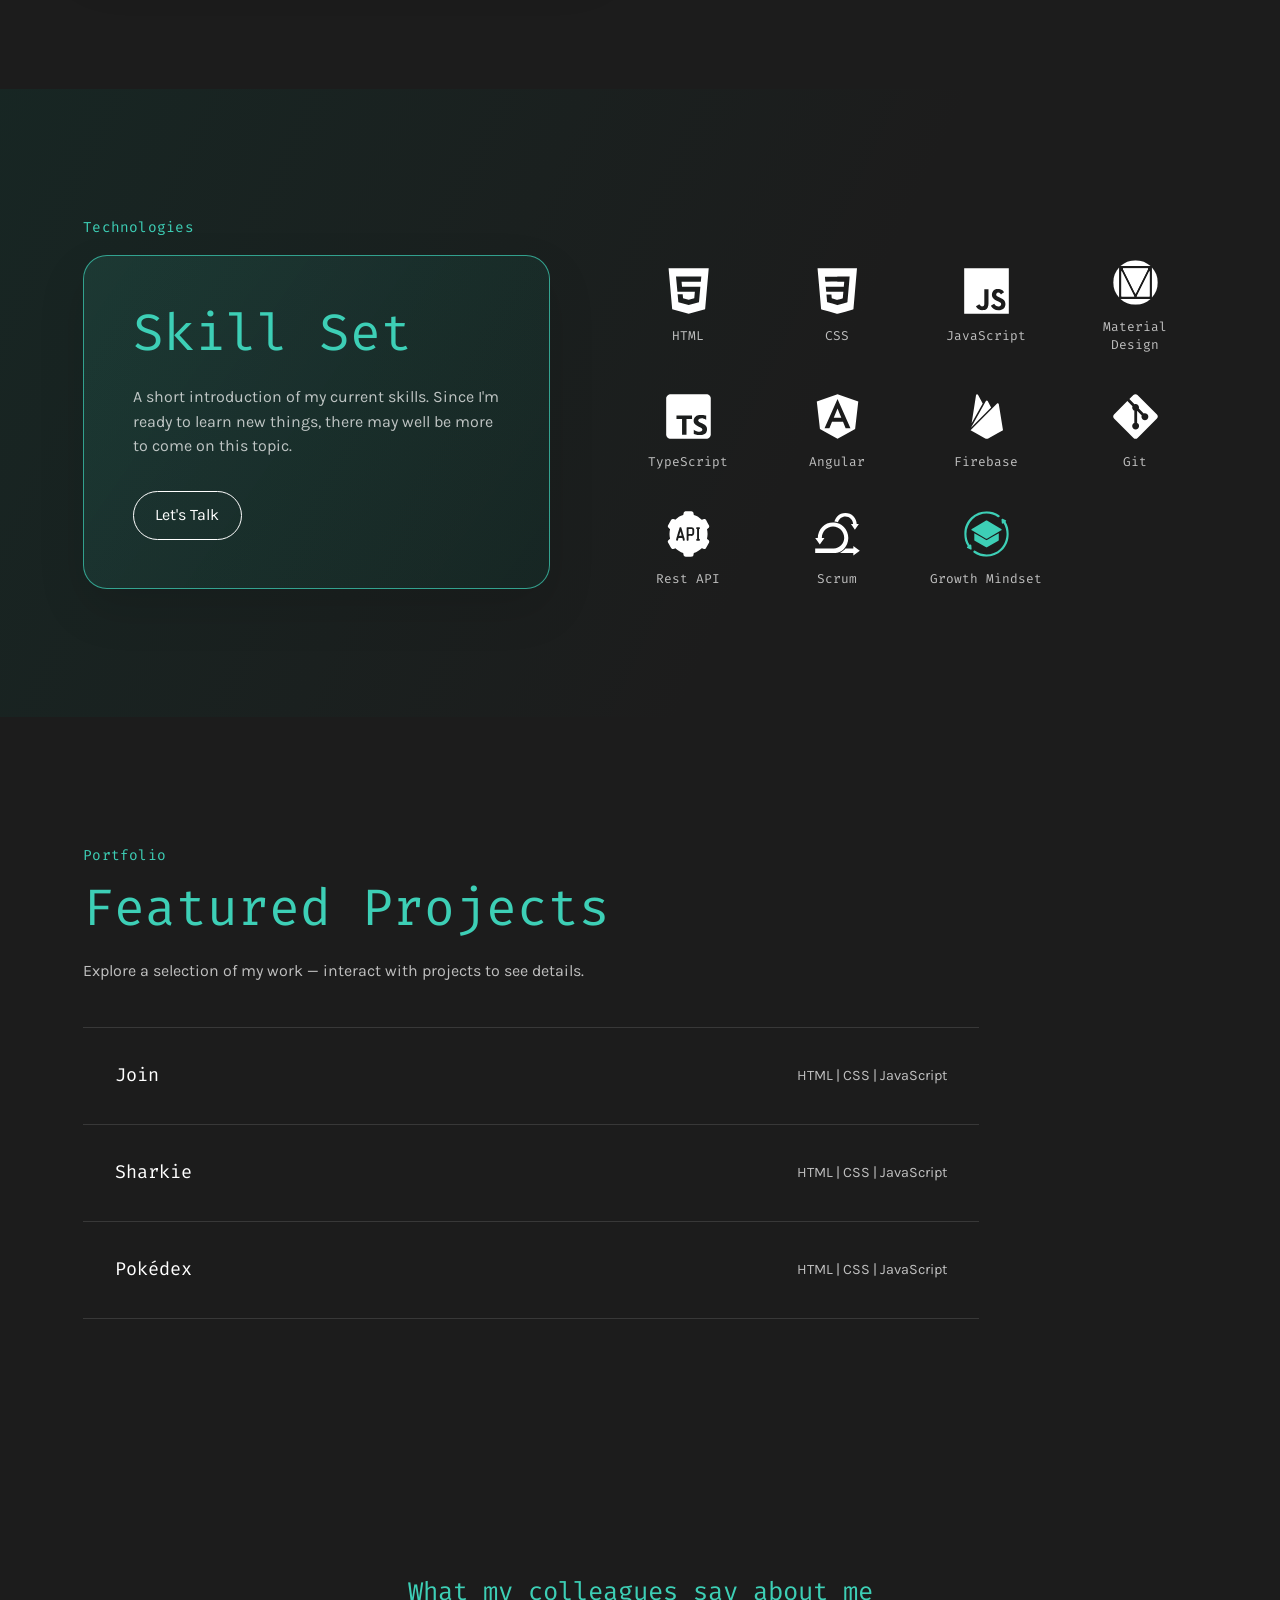
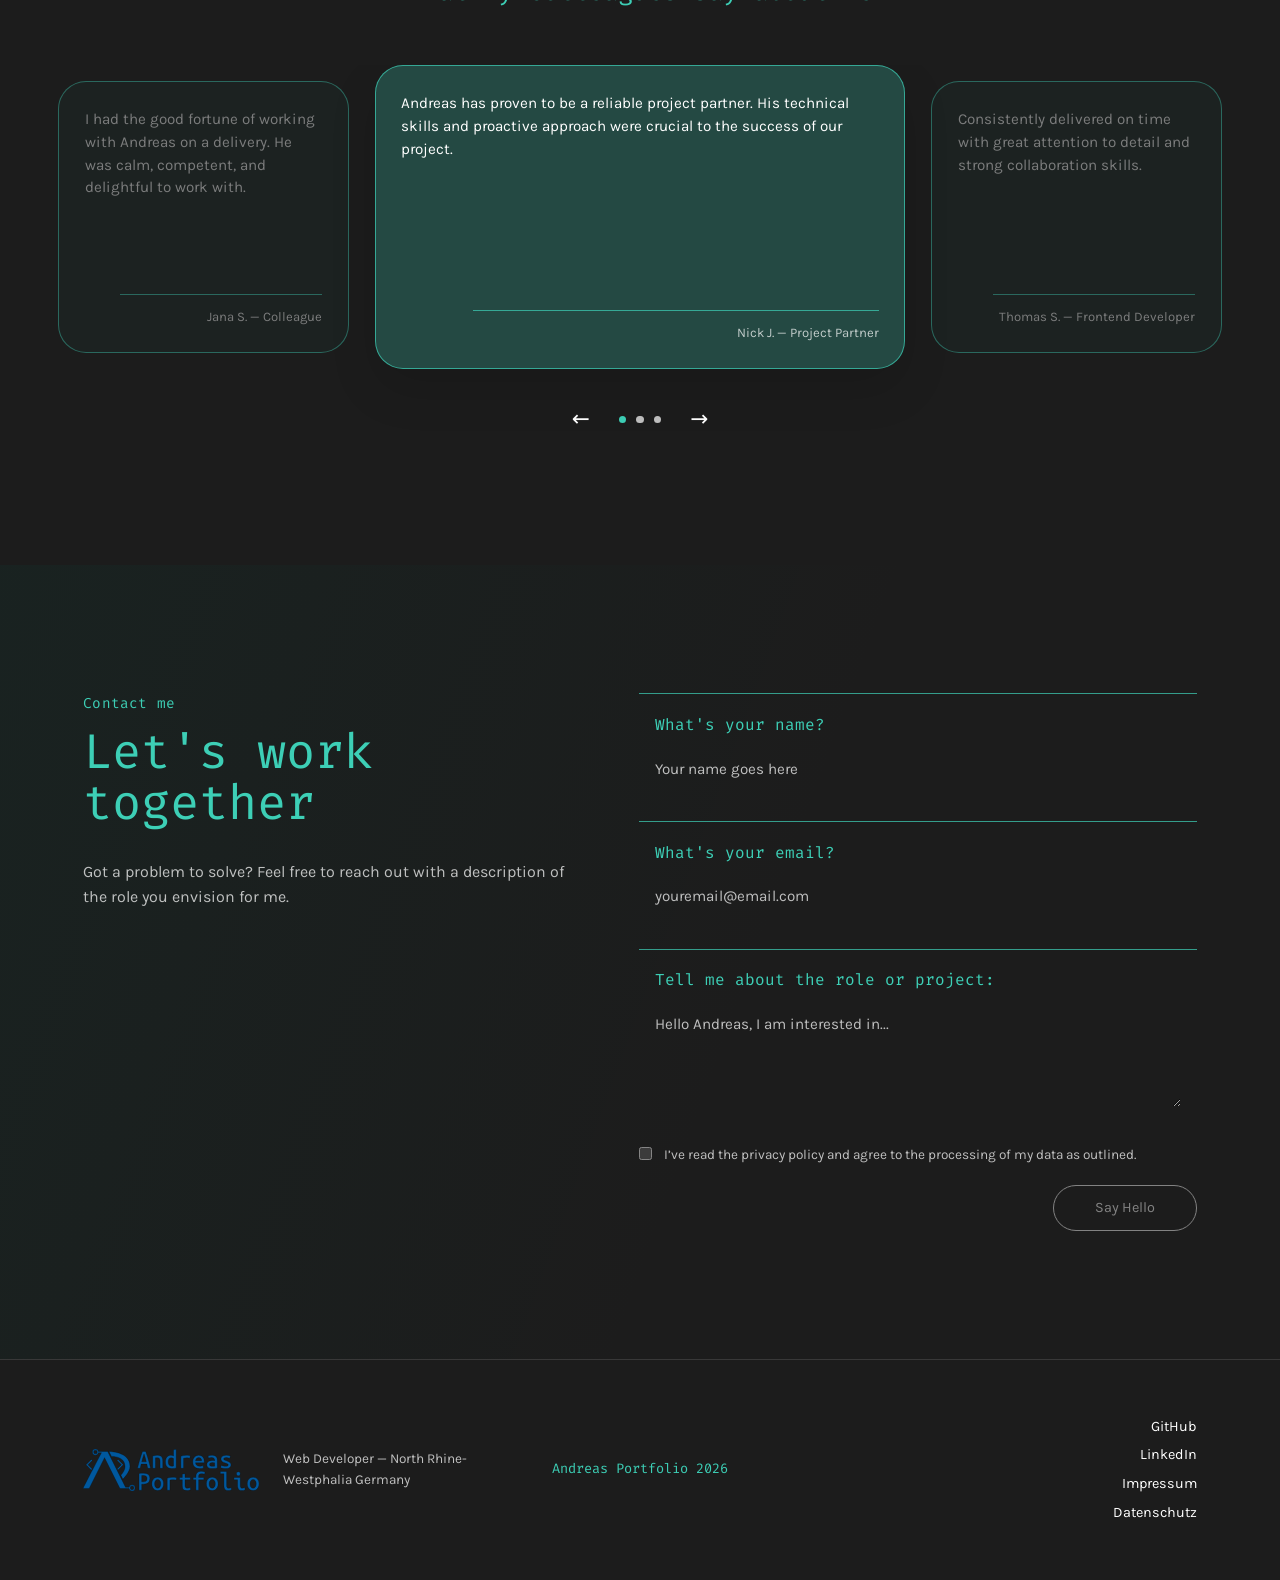
==== commit 1a4d67c2: "Update index.html" ====
--- a/index.html
+++ b/index.html
@@ -16,7 +16,10 @@
 
     <header class="d-flex align-items-center">
         <div class="container d-flex justify-content-between align-items-center">
-            <div class="nav-lang-links d-flex gap-4">
+            <button class="mobile-menu-toggle" type="button" aria-label="Open navigation" aria-controls="primary-navigation" aria-expanded="false">
+                <span></span><span></span><span></span>
+            </button>
+            <div class="nav-lang-links d-flex gap-4" id="primary-navigation">
                 <div class="lang-switch" role="group" aria-label="Language selection">
                     <button class="lang-option active" data-lang="en" aria-pressed="true">
                         EN
@@ -26,11 +29,11 @@
                     </button>
                     <span class="lang-indicator"></span>
                 </div>
-                <div class="nav-links d-flex gap-4">
+                <nav class="nav-links d-flex gap-4" aria-label="Main navigation">
                     <a href="#about" data-i18n="nav_about">About me</a>
                     <a href="#skills" data-i18n="nav_skills">Skills</a>
                     <a href="#projects" data-i18n="nav_projects">Projects</a>
-                </div>
+                </nav>
             </div>
             <div class="logo" aria-hidden="true">
                 <img src="assets/images/logo.svg" alt="Andreas Portfolio Logo" />
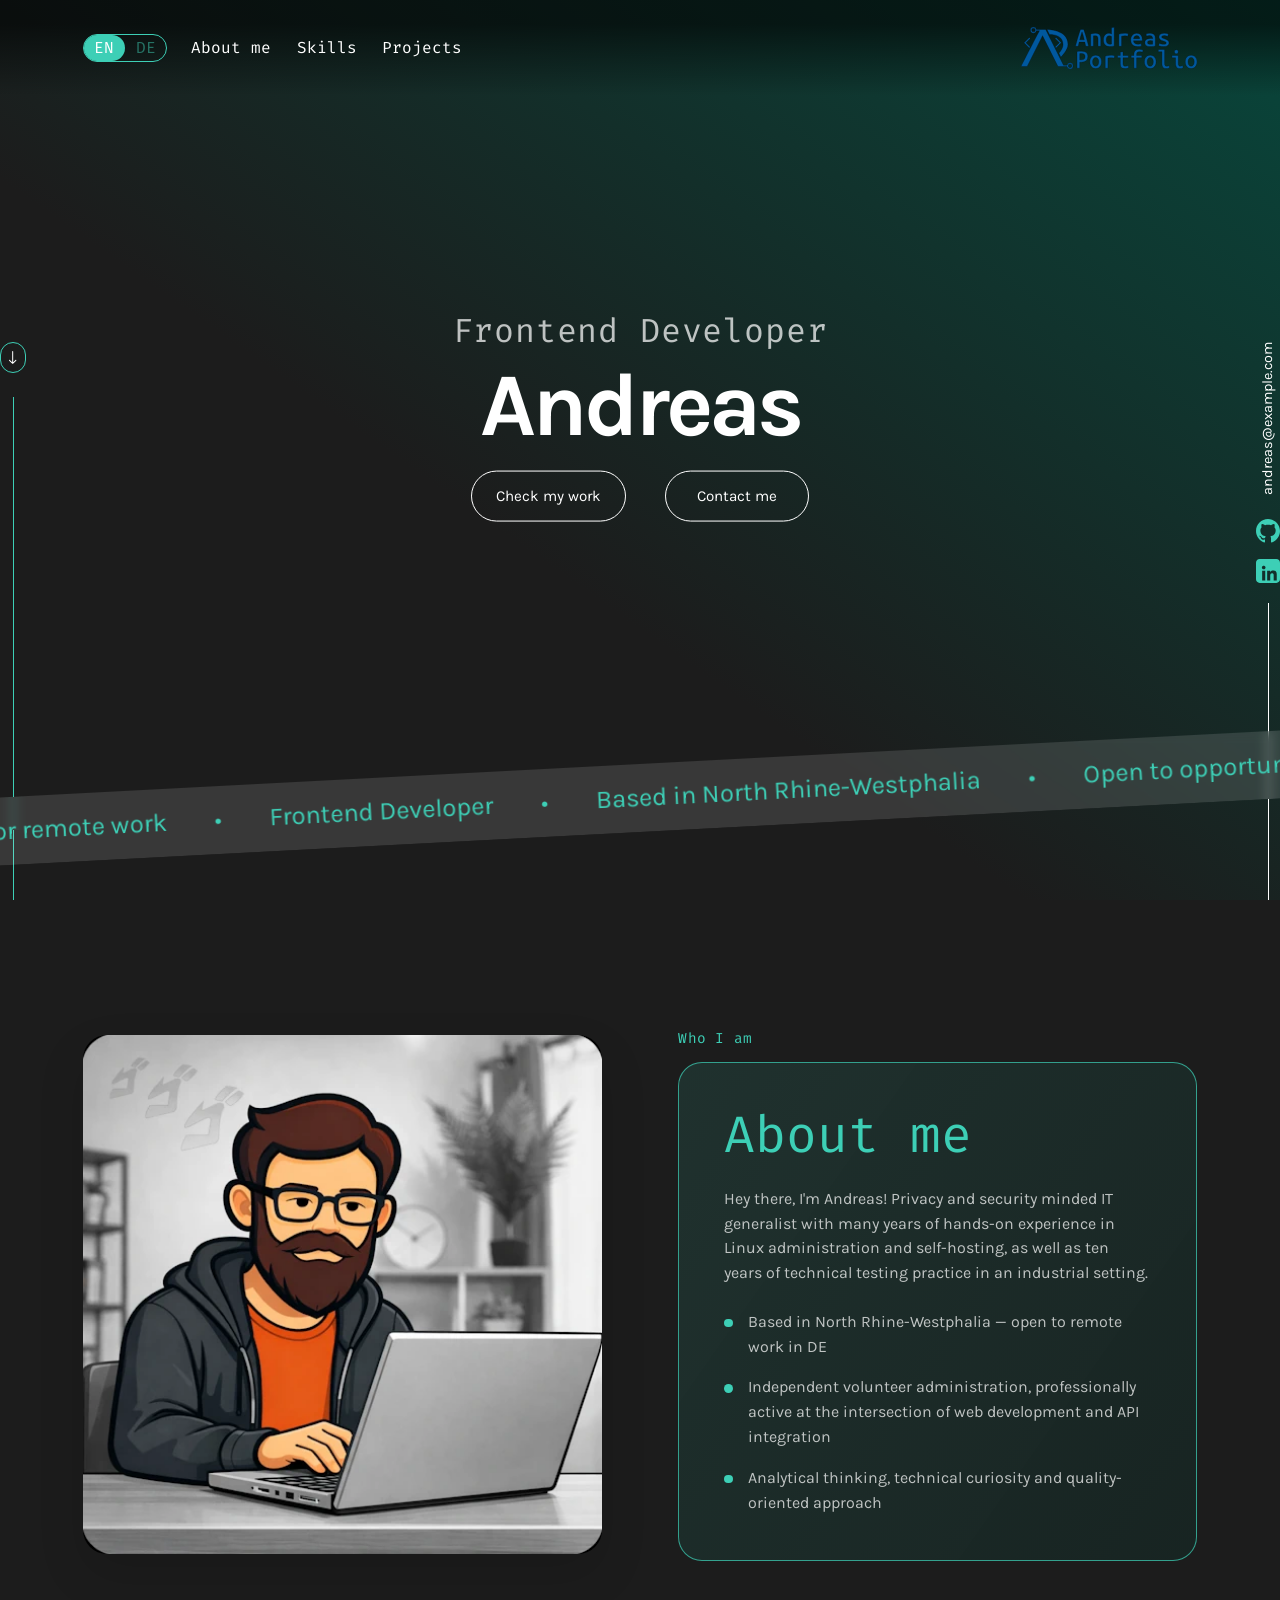
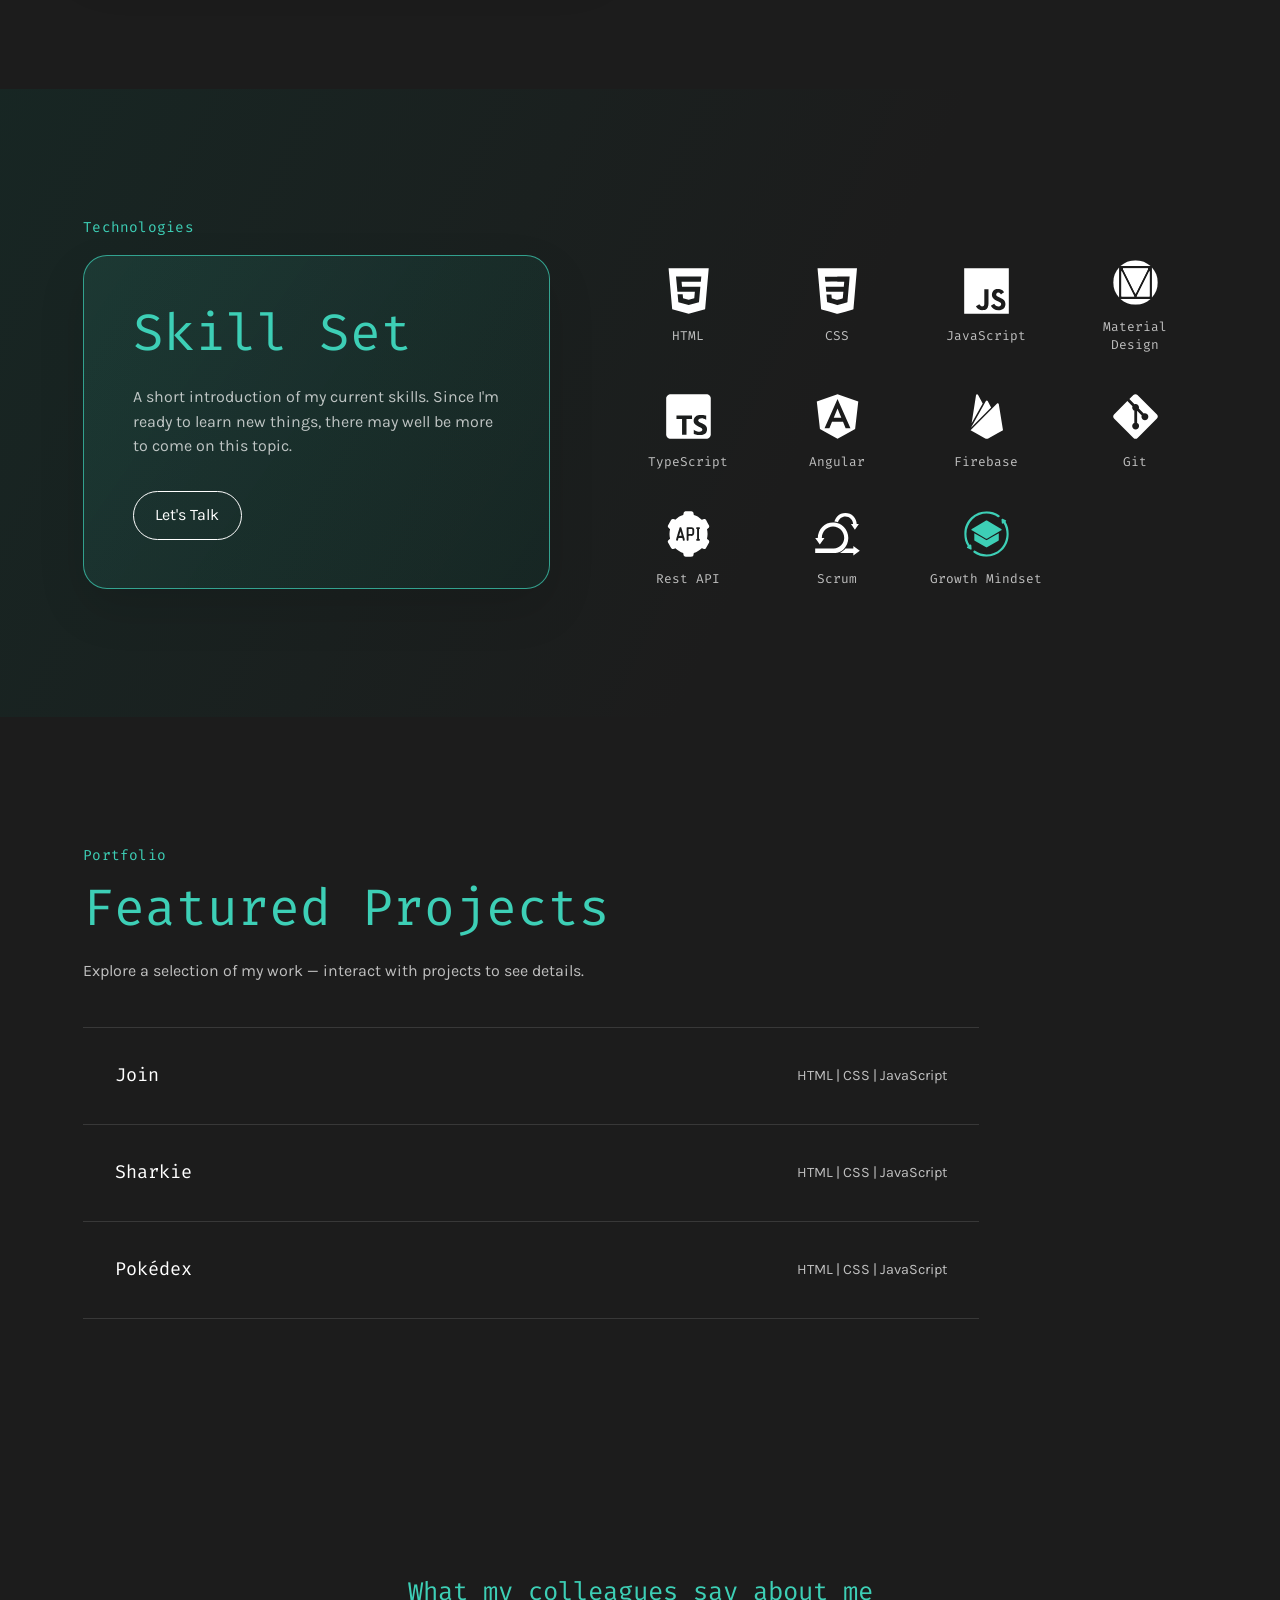
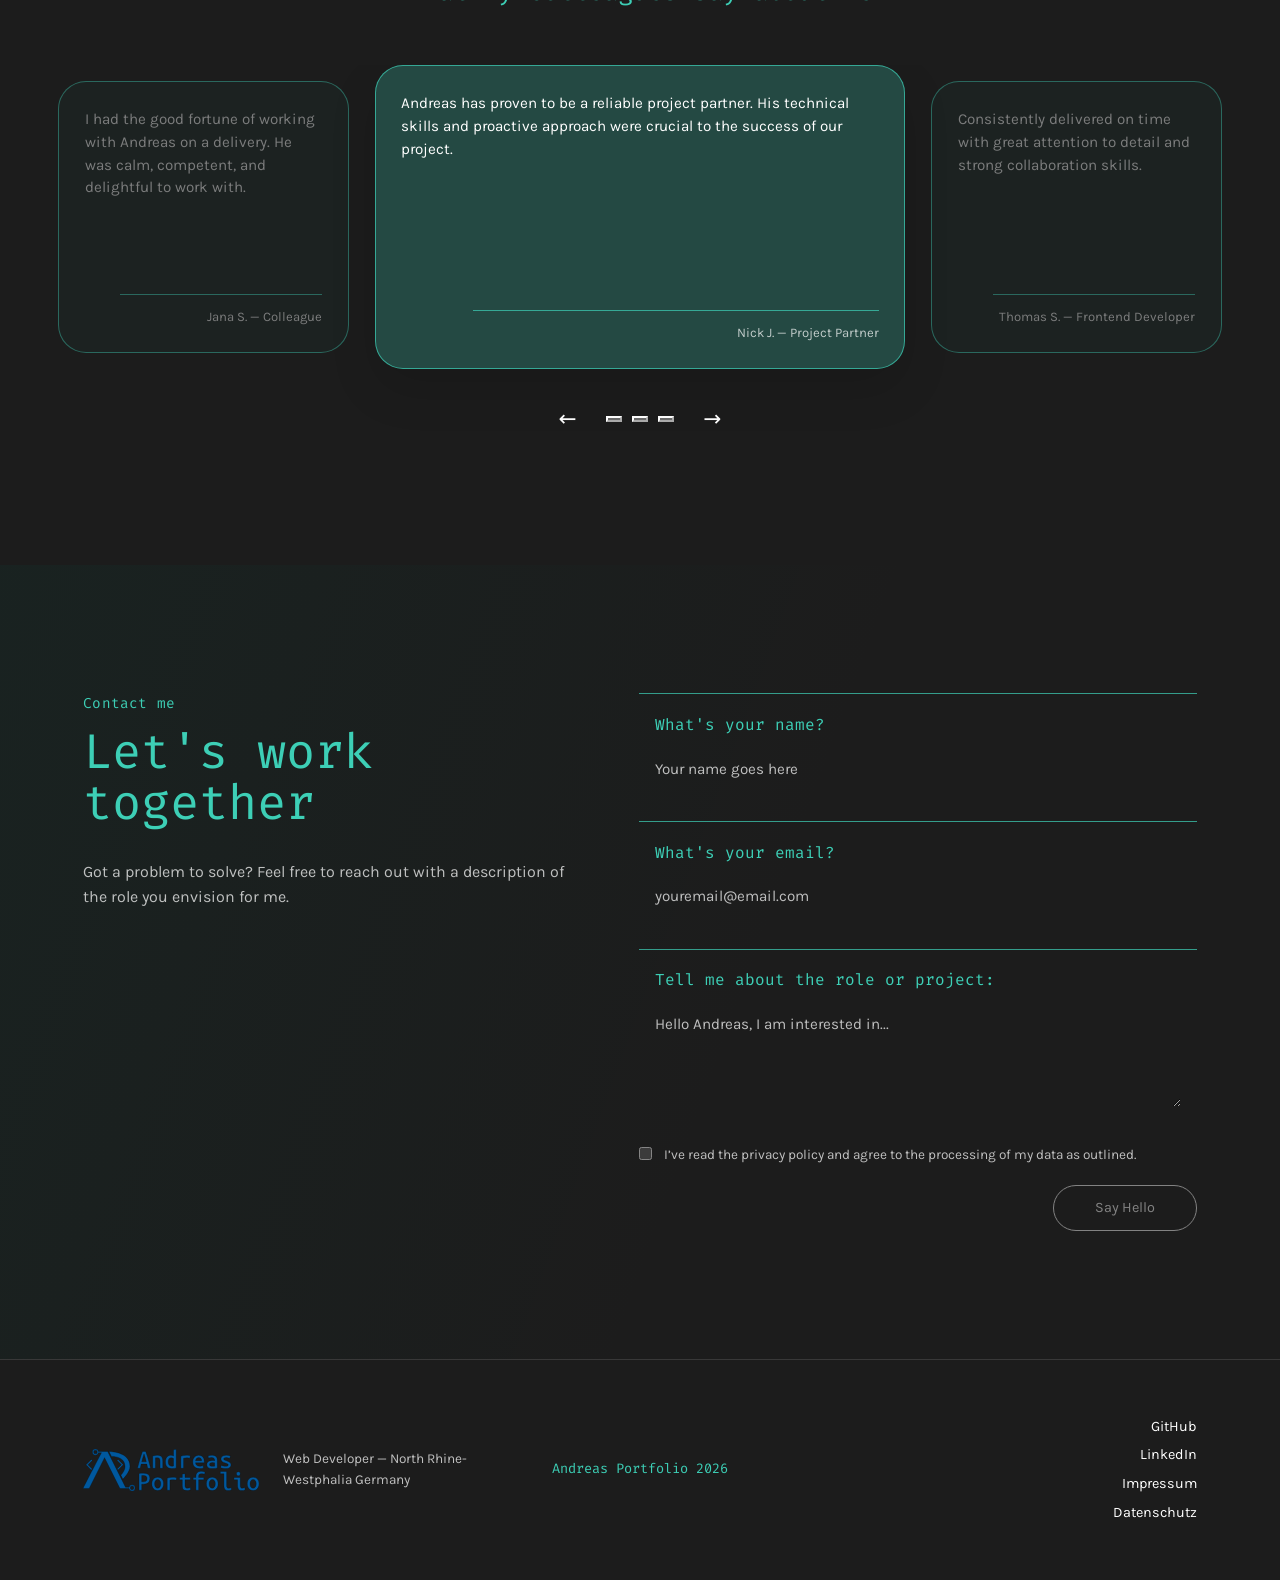
==== commit 83dffabc: "Update index.html" ====
--- a/index.html
+++ b/index.html
@@ -177,21 +177,21 @@
                 <p class="muted" data-i18n="projects_desc">Explore a selection of my work — interact with projects to see details.</p>
 
                 <div class="projects-list" aria-label="Featured projects">
-                    <div class="project-item" tabindex="0" data-preview="assets/images/project1.jpg" data-index="0" data-title="Join" data-tech="HTML | CSS | JavaScript">
+                    <div class="project-item" role="button" aria-haspopup="dialog" tabindex="0" data-preview="assets/images/project1.jpg" data-index="0" data-title="Join" data-tech="HTML | CSS | JavaScript">
                         <div class="project-row">
                             <div class="project-title">Join</div>
                             <div class="project-meta">HTML | CSS | JavaScript</div>
                         </div>
                     </div>
 
-                    <div class="project-item" tabindex="0" data-preview="assets/images/project2.jpg" data-index="1" data-title="Sharkie" data-tech="HTML | CSS | JavaScript">
+                    <div class="project-item" role="button" aria-haspopup="dialog" tabindex="0" data-preview="assets/images/project2.jpg" data-index="1" data-title="Sharkie" data-tech="HTML | CSS | JavaScript">
                         <div class="project-row">
                             <div class="project-title">Sharkie</div>
                             <div class="project-meta">HTML | CSS | JavaScript</div>
                         </div>
                     </div>
 
-                    <div class="project-item" tabindex="0" data-preview="assets/images/project3.jpg" data-index="2" data-title="Pokédex" data-tech="Angular | Firebase | TypeScript">
+                    <div class="project-item" role="button" aria-haspopup="dialog" tabindex="0" data-preview="assets/images/project3.jpg" data-index="2" data-title="Pokédex" data-tech="Angular | Firebase | TypeScript">
                         <div class="project-row">
                             <div class="project-title">Pokédex</div>
                             <div class="project-meta">HTML | CSS | JavaScript</div>
@@ -225,10 +225,10 @@
 
                     <div class="slider-controls" aria-label="Testimonial navigation">
                         <button class="slider-arrow prev" type="button" aria-label="Previous testimonial">←</button>
-                        <div class="slider-pagination" aria-hidden="true">
-                            <span class="active"></span>
-                            <span></span>
-                            <span></span>
+                        <div class="slider-pagination" aria-label="Choose testimonial">
+                            <button type="button" class="active" data-testimonial-index="0" aria-label="Show testimonial 1" aria-current="true"></button>
+                            <button type="button" data-testimonial-index="1" aria-label="Show testimonial 2"></button>
+                            <button type="button" data-testimonial-index="2" aria-label="Show testimonial 3"></button>
                         </div>
                         <button class="slider-arrow next" type="button" aria-label="Next testimonial">→</button>
                     </div>
@@ -293,21 +293,22 @@
         </div>
     </footer>
 
-    <!-- Modals etc. -->
-    <div id="project-modal" class="modal" aria-hidden="true" role="dialog" aria-labelledby="project-modal-title">
+    <!-- Project and legal dialogs share the existing accessible overlay. -->
+    <div id="project-modal" class="modal" aria-hidden="true" aria-modal="true" role="dialog" aria-labelledby="project-modal-title">
         <div class="modal-backdrop" id="modal-backdrop"></div>
-        <div class="modal-panel" role="document">
-            <button class="modal-close" id="modal-close" aria-label="Close">×</button>
-            <h3 id="project-modal-title"></h3>
+        <section class="modal-panel" role="document" tabindex="-1">
+            <button class="modal-close" id="modal-close" type="button" aria-label="Close">×</button>
+            <h2 id="project-modal-title"></h2>
             <div id="project-modal-body" class="modal-body"></div>
             <div id="project-modal-footer" class="modal-footer">
-                <button class="btn btn-outline" id="modal-close-2">Close</button>
-            </div>
-        </div>
+                <button class="btn btn-outline" id="modal-close-2" type="button">Close</button>
+            </div>
+        </section>
     </div>
 
     <script src="assets/libs/bootstrap/js/bootstrap.bundle.min.js"></script>
     <script src="js/main.js"></script>
+    <script src="js/interactions.js"></script>
 </body>
 
 </html>
--- a/css/desktop-layout.css
+++ b/css/desktop-layout.css
@@ -9,17 +9,21 @@
 header {
     height: 6rem;
 }
+
 header .container {
     height: 100%;
 }
+
 .nav-lang-links {
     align-items: center;
 }
+
 .nav-links {
     align-items: center;
     gap: clamp(1.25rem, 2vw, 2.25rem) !important;
     font-size: 1rem;
 }
+
 .logo img {
     display: block;
     width: auto;
@@ -33,10 +37,12 @@
     min-height: 42rem;
     overflow: hidden;
 }
+
 .hero-inner {
     height: 100%;
     align-items: center;
 }
+
 .hero-content {
     position: absolute;
     top: 46%;
@@ -46,60 +52,74 @@
     align-items: center;
     transform: translate(-50%, -50%);
 }
+
 .hero-role {
     color: var(--color-text-muted);
     letter-spacing: 0.025em;
 }
+
 .hero-title {
     white-space: nowrap;
     letter-spacing: -0.045em;
 }
+
 .hero-buttons {
     gap: clamp(1.25rem, 3vw, 3rem) !important;
 }
+
 .hero-buttons .button {
     min-width: 9rem;
     padding: 0.8rem 1.5rem;
     font-size: 0.95rem;
 }
+
 .hero-scroll,
 .hero-links {
     position: absolute;
     bottom: 0;
     height: 62%;
 }
+
 .hero-scroll {
     left: 0;
     justify-content: flex-end;
 }
+
 .hero-scroll .scroll-bar {
     flex: 1 1 auto;
     min-height: 10rem;
 }
+
 .hero-links {
     right: 0;
     justify-content: flex-end;
     gap: 1.25rem !important;
 }
+
 .hero-links .hero-email {
     margin-bottom: 0.25rem;
     font-size: 0.9rem;
 }
+
 .hero-social a {
     display: inline-flex;
     transition: transform var(--transition-ui);
 }
+
 .hero-social a:hover {
     transform: translateY(-0.2rem);
 }
+
 .hero-social img {
     width: 1.5rem;
     height: 1.5rem;
 }
+
 .hero-links .hero-bar {
     flex: 1 1 auto;
     min-height: 7rem;
 }
+
 .ribbon {
     bottom: 4.25rem;
     left: -10vw;
@@ -117,6 +137,7 @@
     font-weight: 500;
     letter-spacing: 0.015em;
 }
+
 .section-title {
     margin: 0;
     color: var(--color-accent);
@@ -125,6 +146,7 @@
     font-weight: 700;
     line-height: 1.08;
 }
+
 .muted {
     color: var(--color-text-muted);
 }
@@ -134,12 +156,14 @@
     padding-block: var(--section-space);
     background: var(--color-background);
 }
+
 .about-grid {
     display: grid;
     grid-template-columns: minmax(0, 1fr) minmax(0, 1fr);
     align-items: center;
     gap: clamp(3rem, 6vw, 7rem);
 }
+
 .about-photo {
     width: 100%;
     max-width: 35rem;
@@ -148,16 +172,19 @@
     border-radius: 1.5rem;
     box-shadow: var(--card-shadow);
 }
+
 .about-photo img {
     width: 100%;
     height: 100%;
     object-fit: cover;
     object-position: center;
 }
+
 .about-copy {
     width: 100%;
     max-width: 38rem;
 }
+
 .about-card {
     width: 100%;
     max-width: none;
@@ -166,17 +193,21 @@
     border-radius: 1.5rem;
     background: var(--card-gradient);
 }
+
 .about-card .section-title {
     margin-bottom: 1.5rem;
 }
+
 .about-body {
     color: var(--color-text-muted);
     font-size: 1rem;
     line-height: 1.55;
 }
+
 .about-body p {
     margin: 0 0 1.5rem;
 }
+
 .about-body ul {
     display: grid;
     gap: 1rem;
@@ -184,10 +215,12 @@
     padding: 0;
     list-style: none;
 }
+
 .about-body li {
     position: relative;
     padding-left: 1.5rem;
 }
+
 .about-body li::before {
     position: absolute;
     top: 0.55em;
@@ -204,15 +237,18 @@
     padding-block: var(--section-space);
     background: linear-gradient(115deg, rgba(8, 70, 59, 0.24), transparent 62%);
 }
-.skills > .container > .section-kicker {
+
+.skills>.container>.section-kicker {
     margin-bottom: 1rem;
 }
+
 .skills-grid {
     display: grid;
     grid-template-columns: minmax(0, 0.9fr) minmax(0, 1.1fr);
     align-items: center;
     gap: clamp(3rem, 6vw, 7rem);
 }
+
 .skills-card {
     padding: clamp(2rem, 3.8vw, 3.5rem);
     border: 1px solid var(--color-border);
@@ -220,6 +256,7 @@
     background: var(--card-gradient);
     box-shadow: var(--card-shadow);
 }
+
 .skill-title {
     margin: 0 0 1.5rem;
     color: var(--color-accent);
@@ -228,12 +265,14 @@
     font-weight: 700;
     line-height: 1.1;
 }
+
 .skills-card p {
     margin: 0 0 2rem;
     color: var(--color-text-muted);
     font-size: 1rem;
     line-height: 1.55;
 }
+
 .skills-card .btn {
     padding: 0.7rem 1.35rem;
     border: 1px solid var(--color-text);
@@ -242,16 +281,19 @@
     background: transparent;
     transition: border-color var(--transition-ui), color var(--transition-ui);
 }
+
 .skills-card .btn:hover {
     border-color: var(--color-accent);
     color: var(--color-accent);
 }
+
 .skills-icons {
     display: grid;
     grid-template-columns: repeat(4, minmax(0, 1fr));
     align-items: center;
     gap: clamp(1.75rem, 3vw, 3rem) clamp(1rem, 2vw, 2rem);
 }
+
 .icon-item {
     display: flex;
     min-width: 0;
@@ -261,11 +303,13 @@
     color: var(--color-text);
     text-align: center;
 }
+
 .icon-item img {
     width: clamp(2.75rem, 4vw, 4rem);
     height: clamp(2.75rem, 4vw, 4rem);
     object-fit: contain;
 }
+
 .icon-item .label {
     max-width: 7rem;
     color: var(--color-text-muted);
@@ -279,32 +323,39 @@
     padding-block: var(--section-space);
     background: var(--color-background);
 }
+
 .projects .section-kicker {
     margin-bottom: 0.8rem;
 }
+
 .projects .section-title {
     margin-bottom: 1.5rem;
 }
-.projects > .container > .muted {
+
+.projects>.container>.muted {
     max-width: 34rem;
     margin: 0 0 2.75rem;
     font-size: 1rem;
     line-height: 1.5;
 }
+
 .projects-list {
     width: 100%;
     max-width: 56rem;
     border-top: 1px solid var(--color-border-subtle);
 }
+
 .project-item {
     border-bottom: 1px solid var(--color-border-subtle);
     cursor: pointer;
     transition: background-color var(--transition-ui), padding-inline var(--transition-ui);
 }
+
 .project-item:hover,
 .project-item:focus-visible {
     background: rgba(61, 207, 182, 0.055);
 }
+
 .project-row {
     display: flex;
     min-height: 6rem;
@@ -313,15 +364,254 @@
     gap: 2rem;
     padding: 1.5rem 2rem;
 }
+
 .project-title {
     color: var(--color-text);
     font-family: var(--font-mono);
     font-size: 1.15rem;
     font-weight: 600;
 }
+
 .project-meta {
     color: var(--color-text-muted);
     font-size: 0.9rem;
     text-align: right;
 }
 
+/* @mobile-header
+ Replace desktop navigation with the Figma-style expandable menu. */
+.mobile-menu-toggle {
+    display: none;
+    width: 2.5rem;
+    height: 2.5rem;
+    padding: 0.45rem;
+    border: 0;
+    background: transparent;
+    cursor: pointer;
+}
+
+.mobile-menu-toggle span {
+    display: block;
+    width: 100%;
+    height: 1px;
+    margin-block: 0.38rem;
+    background: var(--color-text);
+    transition: transform var(--transition-ui), opacity var(--transition-ui);
+}
+
+@media (max-width: 767px) {
+    header {
+        height: 4.5rem;
+    }
+
+    header>.container {
+        position: relative;
+        justify-content: space-between;
+    }
+
+    .mobile-menu-toggle {
+        display: block;
+        order: 2;
+    }
+
+    header .logo {
+        order: 1;
+    }
+
+    header .logo img {
+        max-height: 2.25rem;
+        max-width: 7rem;
+    }
+
+    .nav-lang-links {
+        position: absolute;
+        top: calc(100% + 0.5rem);
+        right: var(--layout-gutter);
+        left: var(--layout-gutter);
+        z-index: 20;
+        display: none !important;
+        flex-direction: column;
+        align-items: center;
+        gap: 1.25rem !important;
+        padding: 1.5rem;
+        border: 1px solid var(--color-border);
+        border-radius: 1.25rem;
+        background: var(--gradient-hero);
+        box-shadow: var(--card-shadow);
+    }
+
+    .nav-lang-links.is-open {
+        display: flex !important;
+    }
+
+    .nav-links {
+        flex-direction: column;
+        gap: 1rem !important;
+        font-size: 1.1rem;
+    }
+
+    .lang-switch {
+        order: 2;
+    }
+
+    .mobile-menu-toggle[aria-expanded="true"] span:first-child {
+        transform: translateY(0.46rem) rotate(45deg);
+    }
+
+    .mobile-menu-toggle[aria-expanded="true"] span:nth-child(2) {
+        opacity: 0;
+    }
+
+    .mobile-menu-toggle[aria-expanded="true"] span:last-child {
+        transform: translateY(-0.46rem) rotate(-45deg);
+    }
+
+    .hero {
+        min-height: 32rem;
+        height: 100svh;
+    }
+
+    .hero-inner {
+        display: grid !important;
+        grid-template-columns: 2rem minmax(0, 1fr) 2rem;
+        align-items: center;
+        gap: 0.5rem;
+    }
+
+    .hero-content {
+        grid-column: 1 / -1;
+        grid-row: 1;
+        align-self: center;
+        padding-inline: 0.25rem;
+    }
+
+    .hero-role {
+        font-size: 0.9rem;
+    }
+
+    .hero-title {
+        font-size: clamp(2.5rem, 11vw, 4rem);
+    }
+
+    .hero-buttons {
+        gap: 0.75rem !important;
+        margin-top: 1rem !important;
+    }
+
+    .hero-buttons .button {
+        padding: 0.5rem 0.8rem;
+        font-size: 0.75rem;
+    }
+
+    .hero-scroll {
+        grid-column: 1;
+        grid-row: 1;
+        align-self: end;
+        z-index: 3;
+        gap: 0.5rem !important;
+    }
+
+    .scroll-bar {
+        height: 5rem;
+    }
+
+    .hero-links {
+        grid-column: 3;
+        grid-row: 1;
+        align-self: end;
+        gap: 0.75rem !important;
+    }
+
+    .hero-email {
+        display: none;
+    }
+
+    .hero-social {
+        flex-direction: column;
+        gap: 0.65rem !important;
+    }
+
+    .hero-social img {
+        width: 1.15rem;
+        height: 1.15rem;
+    }
+
+    .hero-bar {
+        height: 5rem;
+    }
+
+    .ribbon {
+        bottom: 2.5rem;
+        height: 2.5rem;
+        font-size: 0.85rem;
+    }
+
+    .about-grid {
+        grid-template-columns: minmax(0, 1fr);
+        gap: 1.5rem;
+    }
+
+    .about-photo,
+    .about-copy {
+        width: 100%;
+        max-width: 100%;
+    }
+
+    .about-photo img {
+        width: 100%;
+        max-height: 18rem;
+        object-fit: cover;
+    }
+
+    .about-card {
+        padding: 1.25rem;
+    }
+
+    .about-card .section-title {
+        font-size: clamp(1.8rem, 8vw, 2.5rem);
+    }
+
+    .skills-grid {
+        grid-template-columns: minmax(0, 1fr);
+        gap: 1.5rem;
+    }
+
+    .skills-card {
+        padding: 1.25rem;
+    }
+
+    .skill-title {
+        font-size: clamp(2rem, 9vw, 2.8rem);
+    }
+
+    .skills-icons {
+        grid-template-columns: repeat(3, minmax(0, 1fr));
+        gap: 1.5rem 0.75rem;
+    }
+
+    .icon-item img {
+        width: 2.5rem;
+        height: 2.5rem;
+    }
+
+    .icon-item .label {
+        font-size: 0.7rem;
+    }
+
+    .projects-list {
+        max-width: none;
+    }
+
+    .project-row {
+        min-height: 0;
+        flex-direction: column;
+        align-items: flex-start;
+        gap: 0.35rem;
+        padding: 1.1rem 0.25rem;
+    }
+
+    .project-meta {
+        font-size: 0.75rem;
+        text-align: left;
+    }
+}
--- a/css/desktop-sections.css
+++ b/css/desktop-sections.css
@@ -4,11 +4,13 @@
     overflow: hidden;
     background: var(--color-background);
 }
-.section.testimonials > .container {
+
+.section.testimonials>.container {
     width: 100%;
     max-width: none;
     padding-inline: 0;
 }
+
 .section.testimonials .section-title {
     max-width: 42rem;
     margin: 0 auto 3.5rem;
@@ -17,11 +19,13 @@
     line-height: 1.35;
     text-align: center;
 }
+
 .testimonials-wrap {
     width: 100%;
     overflow: hidden;
 }
-.testimonials-wrap > .testimonials {
+
+.testimonials-wrap>.testimonials {
     display: flex;
     width: 100%;
     align-items: center;
@@ -30,6 +34,7 @@
     margin: 0;
     padding: 0 0.5rem;
 }
+
 .testimonial {
     position: relative;
     display: flex;
@@ -46,9 +51,11 @@
     background: rgba(61, 207, 182, 0.06);
     opacity: 0.58;
 }
+
 .testimonial:nth-child(2) {
     order: 1;
 }
+
 .testimonial.active {
     min-height: 19rem;
     flex-basis: 42%;
@@ -58,9 +65,11 @@
     opacity: 1;
     box-shadow: var(--card-shadow);
 }
+
 .testimonial:nth-child(3) {
     order: 3;
 }
+
 .testimonial.active::before {
     position: absolute;
     top: -2.7rem;
@@ -71,11 +80,13 @@
     line-height: 1;
     content: "“";
 }
+
 .testimonial .quote {
     margin: 0 0 1.5rem;
     font-size: 0.95rem;
     line-height: 1.5;
 }
+
 .testimonial cite {
     align-self: flex-end;
     width: 85%;
@@ -86,6 +97,7 @@
     font-style: normal;
     text-align: right;
 }
+
 .slider-controls {
     display: flex;
     align-items: center;
@@ -93,6 +105,7 @@
     gap: 1.25rem;
     margin-top: 2rem;
 }
+
 .slider-arrow {
     display: inline-flex;
     width: 2.25rem;
@@ -106,20 +119,24 @@
     font-size: 1.35rem;
     transition: color var(--transition-ui);
 }
+
 .slider-arrow:hover {
     color: var(--color-accent);
 }
+
 .slider-pagination {
     display: flex;
     align-items: center;
     gap: 0.65rem;
 }
+
 .slider-pagination span {
     width: 0.45rem;
     height: 0.45rem;
     border-radius: 50%;
     background: var(--color-text-muted);
 }
+
 .slider-pagination span.active {
     background: var(--color-accent);
 }
@@ -129,16 +146,19 @@
     padding-block: var(--section-space);
     background: linear-gradient(110deg, rgba(8, 70, 59, 0.15), transparent 58%);
 }
+
 .contact-grid {
     display: grid;
     grid-template-columns: minmax(0, 0.95fr) minmax(0, 1.05fr);
     align-items: start;
     gap: clamp(2rem, 4vw, 4rem);
 }
+
 .contact-left,
 .contact-form {
     min-width: 0;
 }
+
 .contact-left .section-title {
     max-width: 100%;
     margin: 0 0 2rem;
@@ -146,17 +166,20 @@
     line-height: 1.04;
     text-wrap: balance;
 }
+
 .contact-left .muted {
     max-width: 32rem;
     margin: 0;
     font-size: 1rem;
     line-height: 1.55;
 }
+
 .contact-form {
     display: grid;
     gap: 1.25rem;
     width: 100%;
 }
+
 .form-row {
     display: grid;
     gap: 0.65rem;
@@ -165,14 +188,17 @@
     border-top: 1px solid var(--color-border);
     transition: border-color var(--transition-ui);
 }
+
 .form-row:focus-within {
     border-color: var(--color-accent);
 }
+
 .form-label {
     color: var(--color-accent);
     font-family: var(--font-mono);
     font-size: 1rem;
 }
+
 .form-row input,
 .form-row textarea {
     width: 100%;
@@ -184,11 +210,13 @@
     font-size: 0.95rem;
     resize: vertical;
 }
+
 .form-row input::placeholder,
 .form-row textarea::placeholder {
     color: var(--color-text-muted);
     opacity: 1;
 }
+
 .form-checkbox {
     display: flex;
     align-items: flex-start;
@@ -198,20 +226,24 @@
     font-size: 0.85rem;
     line-height: 1.45;
 }
+
 .form-checkbox input {
     flex: 0 0 auto;
     margin-top: 0.15rem;
     accent-color: var(--color-accent);
 }
+
 .form-actions {
     display: flex;
     justify-content: flex-end;
 }
+
 .form-actions .button {
     min-width: 9rem;
     padding: 0.7rem 1.35rem;
     font-size: 0.9rem;
 }
+
 .form-actions .button:disabled {
     cursor: not-allowed;
     opacity: 0.45;
@@ -222,6 +254,7 @@
     .contact-grid {
         gap: 2rem;
     }
+
     .contact-left .section-title {
         font-size: clamp(2.5rem, 3.5vw, 3.25rem);
     }
@@ -232,22 +265,26 @@
     padding-block: 3.5rem;
     background: var(--color-background);
 }
+
 .footer-inner {
     display: grid;
     grid-template-columns: minmax(0, 1fr) auto minmax(0, 1fr);
     align-items: center;
     gap: 2.5rem;
 }
+
 .footer-left {
     display: flex;
     align-items: center;
     gap: 1.5rem;
 }
+
 .footer-left .muted {
     max-width: 15rem;
     font-size: 0.85rem;
     line-height: 1.5;
 }
+
 .footer-center {
     justify-content: center;
     color: var(--color-accent);
@@ -255,6 +292,7 @@
     font-size: 0.85rem;
     white-space: nowrap;
 }
+
 .footer-right {
     display: flex;
     align-items: flex-end;
@@ -263,6 +301,7 @@
     gap: 0.45rem !important;
     font-size: 0.9rem;
 }
+
 .footer-right .muted {
     display: none;
 }
@@ -272,6 +311,7 @@
     .hero {
         background: var(--gradient-widescreen);
     }
+
     .about,
     .projects,
     .section.testimonials,
@@ -282,31 +322,183 @@
 
 /* @tablet-stack Keep the desktop grid from collapsing into narrow columns before mobile refinements. */
 @media (max-width: 991px) {
+
     .about-grid,
     .skills-grid,
     .contact-grid {
         grid-template-columns: minmax(0, 1fr);
     }
+
     .about-photo,
     .about-copy {
         max-width: 38rem;
         margin-inline: auto;
     }
+
     .skills-icons {
         grid-template-columns: repeat(3, minmax(0, 1fr));
     }
+
     .project-row {
         flex-wrap: wrap;
         gap: 0.5rem 1.5rem;
     }
+
     .project-meta {
         text-align: left;
     }
+
     .footer-inner {
         grid-template-columns: minmax(0, 1fr);
         justify-items: start;
     }
+
     .footer-right {
         align-items: flex-start;
     }
 }
+
+
+/* @mobile-sections Stack testimonials, contact, and footer for narrow screens. */
+@media (max-width: 767px) {
+    .section {
+        scroll-margin-top: 1rem;
+    }
+
+    .section.testimonials .section-title {
+        margin-bottom: 2rem;
+        padding-inline: 1.25rem;
+        font-size: 1.2rem;
+    }
+
+    .testimonials-wrap>.testimonials {
+        justify-content: center;
+        padding-inline: 1.25rem;
+    }
+
+    .testimonial {
+        display: none;
+    }
+
+    .testimonial.active {
+        display: flex;
+        width: min(100%, 22rem);
+        min-height: 17rem;
+        flex: 0 0 100%;
+    }
+
+    .testimonial.active::before {
+        top: -1.9rem;
+        left: 0.5rem;
+        font-size: 4.5rem;
+    }
+
+    .testimonial .quote {
+        font-size: 0.9rem;
+    }
+
+    .slider-controls {
+        margin-top: 1.25rem;
+    }
+
+    .contact-grid {
+        grid-template-columns: minmax(0, 1fr);
+        gap: 2rem;
+    }
+
+    .contact-left .section-title {
+        max-width: 12ch;
+        margin-bottom: 1rem;
+        font-size: clamp(2.2rem, 10vw, 3rem);
+        line-height: 1.02;
+    }
+
+    .contact-left .muted {
+        font-size: 0.9rem;
+    }
+
+    .contact-form {
+        gap: 0.8rem;
+    }
+
+    .form-row {
+        padding: 0.9rem 0.25rem;
+    }
+
+    .form-label {
+        font-size: 0.85rem;
+    }
+
+    .form-row input,
+    .form-row textarea {
+        font-size: 0.85rem;
+    }
+
+    .form-checkbox {
+        font-size: 0.72rem;
+    }
+
+    .form-actions {
+        justify-content: center;
+    }
+
+    .site-footer {
+        padding-block: 2rem;
+    }
+
+    .footer-inner {
+        grid-template-columns: minmax(0, 1fr) minmax(0, 1fr);
+        align-items: start;
+        gap: 1.5rem;
+    }
+
+    .footer-left {
+        grid-column: 1;
+        flex-direction: column;
+        align-items: flex-start;
+        gap: 0.75rem;
+    }
+
+    .footer-left .logo img {
+        max-width: 7.5rem;
+    }
+
+    .footer-left .muted {
+        font-size: 0.75rem;
+    }
+
+    .footer-center {
+        grid-column: 1 / -1;
+        grid-row: 2;
+        justify-content: center;
+        font-size: 0.7rem;
+        white-space: normal;
+    }
+
+    .footer-right {
+        grid-column: 2;
+        grid-row: 1;
+        align-items: flex-end;
+        gap: 0.4rem !important;
+        font-size: 0.8rem;
+    }
+}
+
+@media (max-width: 380px) {
+    .hero-title {
+        font-size: 2.35rem;
+    }
+
+    .hero-buttons {
+        gap: 0.5rem !important;
+    }
+
+    .hero-buttons .button {
+        padding-inline: 0.65rem;
+        font-size: 0.68rem;
+    }
+
+    .skills-icons {
+        gap: 1.25rem 0.5rem;
+    }
+}
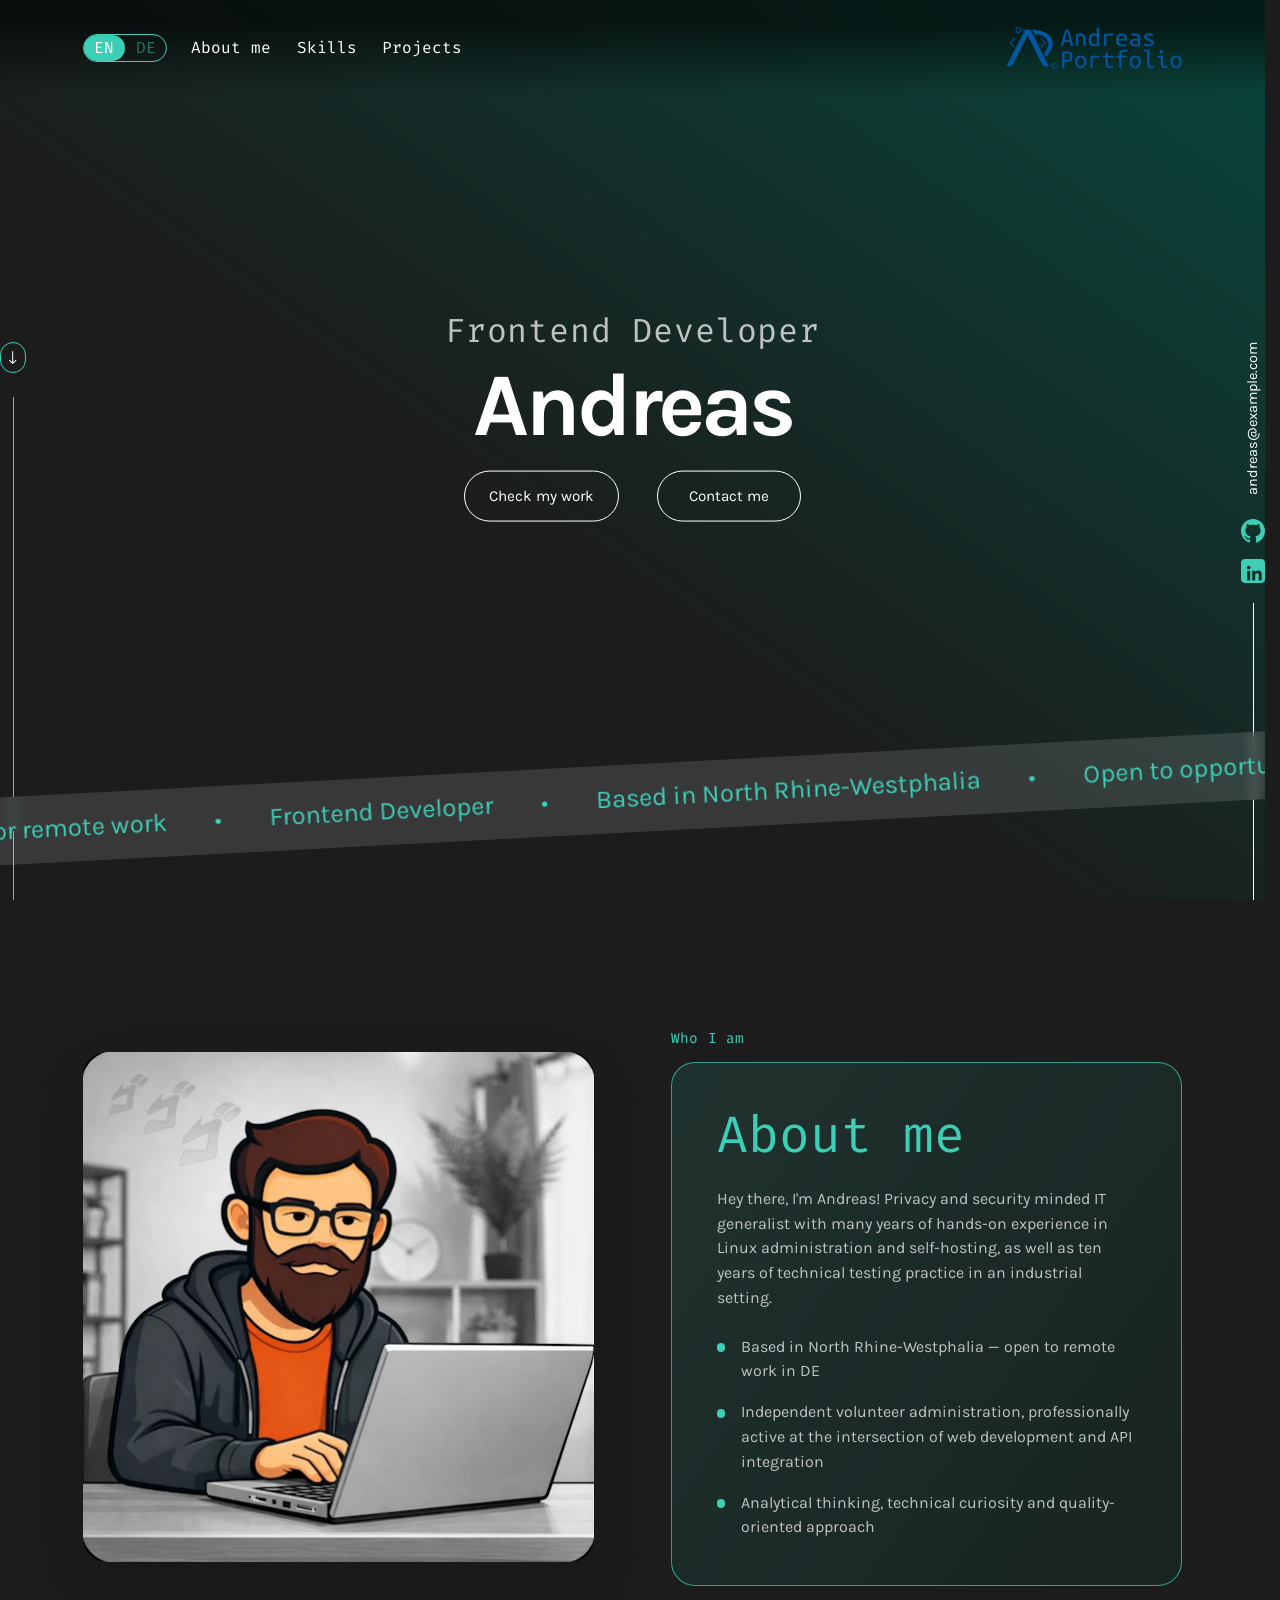
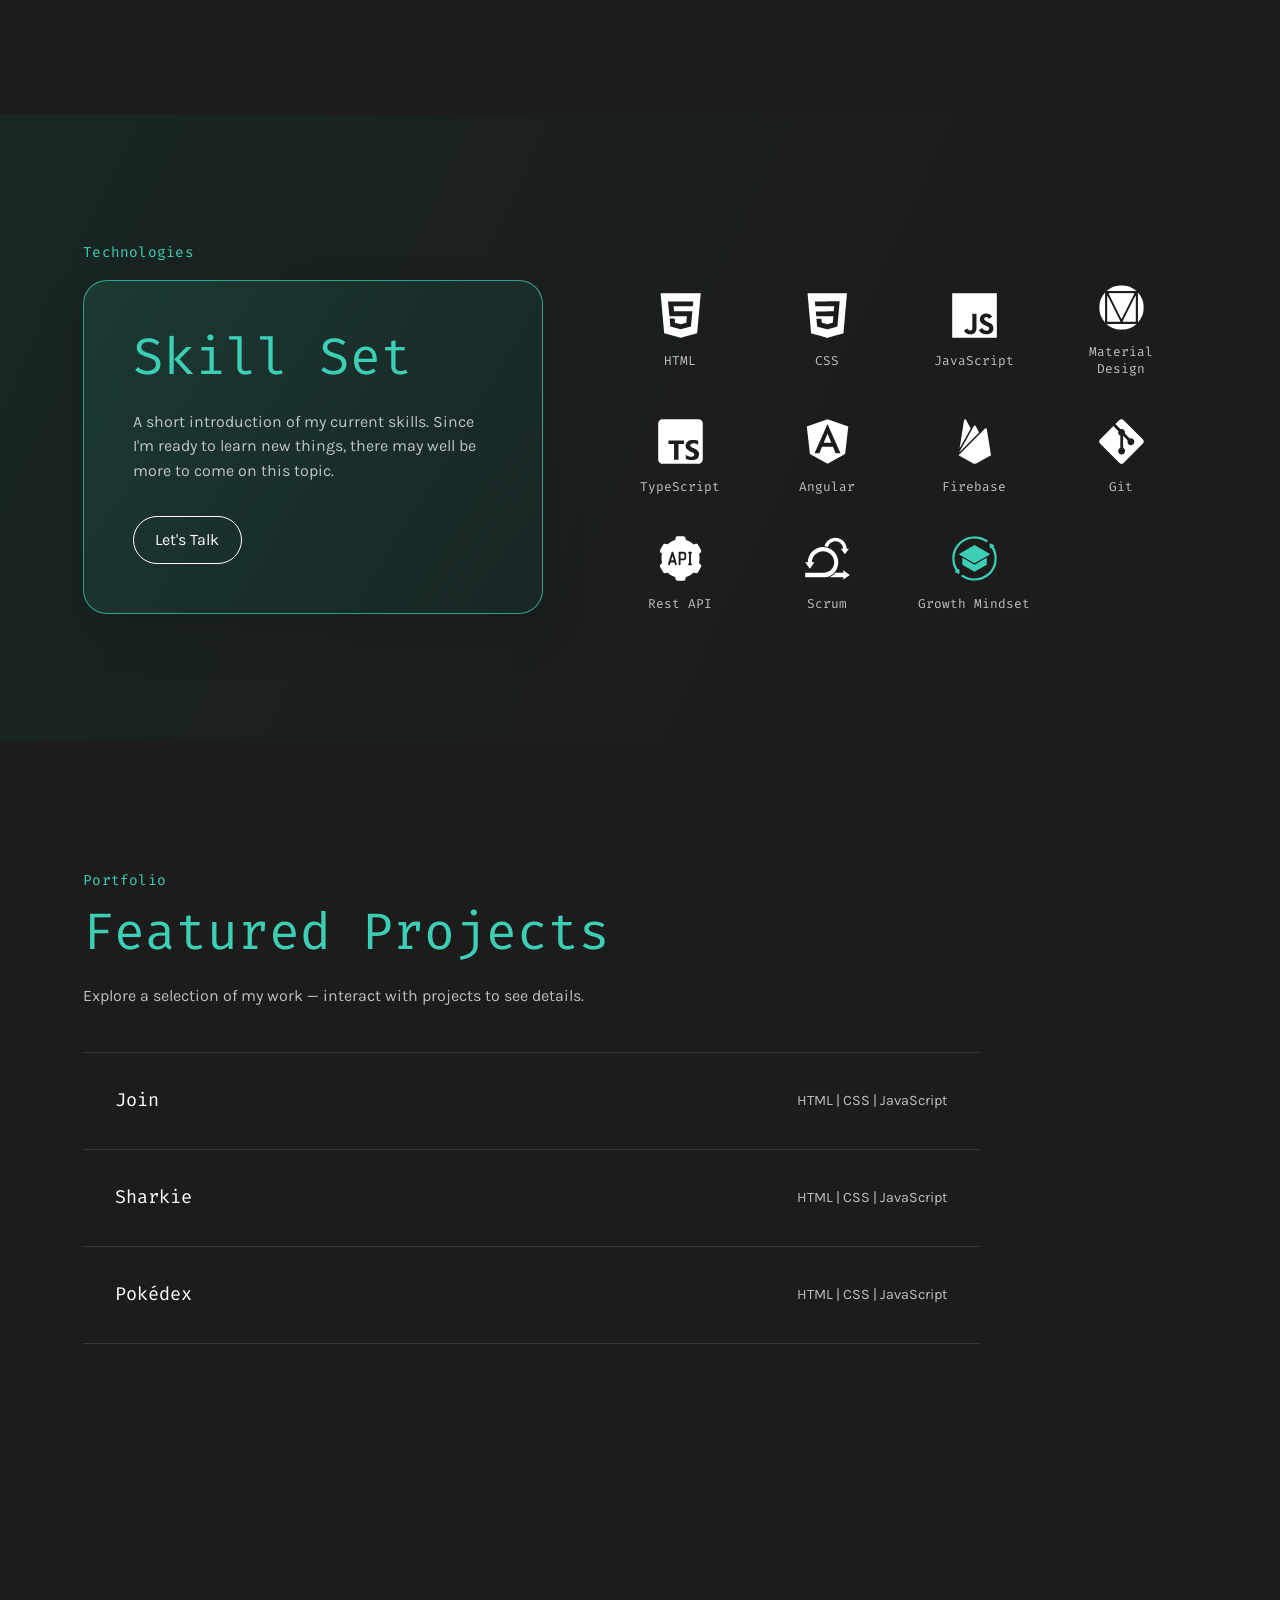
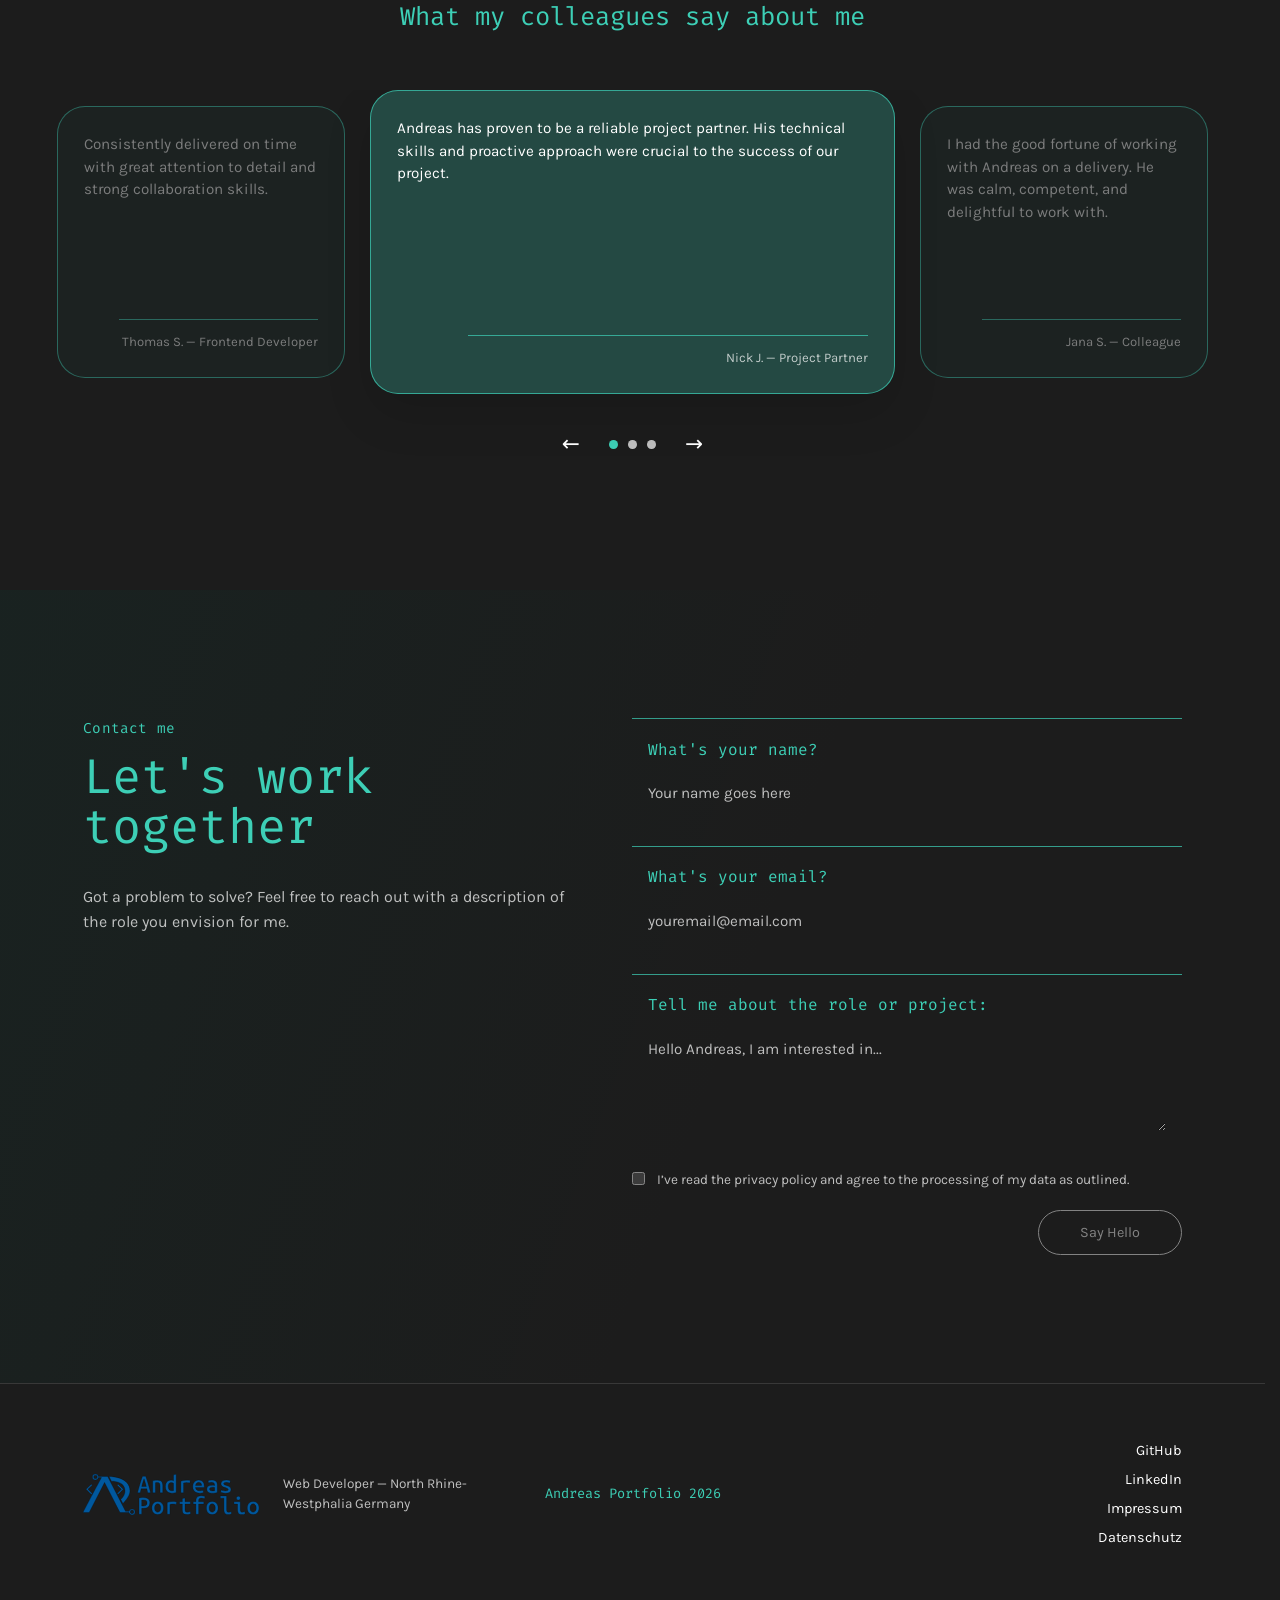
==== commit f3f3f094: "projects fix" ====
--- a/index.html
+++ b/index.html
@@ -184,14 +184,14 @@
                         </div>
                     </div>
 
-                    <div class="project-item" role="button" aria-haspopup="dialog" tabindex="0" data-preview="assets/images/project2.jpg" data-index="1" data-title="Sharkie" data-tech="HTML | CSS | JavaScript">
+                    <div class="project-item" role="button" aria-haspopup="dialog" tabindex="0" data-preview="assets/images/project2.jpg" data-index="1" data-title="Sharkie" data-tech="HTML | CSS | JavaScript" data-description-de="Ein objektorientiertes Jump-&amp;-Run-Spiel für den Webbrowser, in dem du einen kleinen Hai steuerst." data-description-en="An object-oriented browser game in which you guide a little shark through a jump-and-run adventure." data-live="https://andreas-w.developerakademie.net/m12/Sharkie-m12-/index.html">
                         <div class="project-row">
                             <div class="project-title">Sharkie</div>
                             <div class="project-meta">HTML | CSS | JavaScript</div>
                         </div>
                     </div>
 
-                    <div class="project-item" role="button" aria-haspopup="dialog" tabindex="0" data-preview="assets/images/project3.jpg" data-index="2" data-title="Pokédex" data-tech="Angular | Firebase | TypeScript">
+                    <div class="project-item" role="button" aria-haspopup="dialog" tabindex="0" data-preview="assets/images/project3.jpg" data-index="2" data-title="Pokédex" data-tech="HTML | CSS | JavaScript" data-description-de="Interaktives Monster-Lexikon mit Anbindung an die PokéAPI. Die Anwendung ruft Pokémon-Daten ab, verarbeitet die API-Antworten und stellt die Informationen übersichtlich dar." data-description-en="An interactive Pokémon encyclopedia connected to the PokéAPI. It retrieves Pokémon data, processes the API responses, and presents the information in a clear format." data-live="https://andreas-w.developerakademie.net/m09/pokeapi-pokedex/index.html">
                         <div class="project-row">
                             <div class="project-title">Pokédex</div>
                             <div class="project-meta">HTML | CSS | JavaScript</div>
--- a/css/desktop-layout.css
+++ b/css/desktop-layout.css
@@ -4,26 +4,21 @@
     --card-gradient: linear-gradient(125deg, rgba(61, 207, 182, 0.12), rgba(8, 70, 59, 0.2));
     --card-shadow: 0 1.25rem 3rem rgba(0, 0, 0, 0.12);
 }
-
 /* @desktop-header Align the navigation and existing personal logo. */
 header {
     height: 6rem;
 }
-
 header .container {
     height: 100%;
 }
-
 .nav-lang-links {
     align-items: center;
 }
-
 .nav-links {
     align-items: center;
     gap: clamp(1.25rem, 2vw, 2.25rem) !important;
     font-size: 1rem;
 }
-
 .logo img {
     display: block;
     width: auto;
@@ -31,18 +26,15 @@
     height: auto;
     max-height: 3.25rem;
 }
-
 /* @desktop-hero Center the title and anchor both side details to the viewport. */
 .hero {
     min-height: 42rem;
     overflow: hidden;
 }
-
 .hero-inner {
     height: 100%;
     align-items: center;
 }
-
 .hero-content {
     position: absolute;
     top: 46%;
@@ -52,81 +44,66 @@
     align-items: center;
     transform: translate(-50%, -50%);
 }
-
 .hero-role {
     color: var(--color-text-muted);
     letter-spacing: 0.025em;
 }
-
 .hero-title {
     white-space: nowrap;
     letter-spacing: -0.045em;
 }
-
 .hero-buttons {
     gap: clamp(1.25rem, 3vw, 3rem) !important;
 }
-
 .hero-buttons .button {
     min-width: 9rem;
     padding: 0.8rem 1.5rem;
     font-size: 0.95rem;
 }
-
 .hero-scroll,
 .hero-links {
     position: absolute;
     bottom: 0;
     height: 62%;
 }
-
 .hero-scroll {
     left: 0;
     justify-content: flex-end;
 }
-
 .hero-scroll .scroll-bar {
     flex: 1 1 auto;
     min-height: 10rem;
 }
-
 .hero-links {
     right: 0;
     justify-content: flex-end;
     gap: 1.25rem !important;
 }
-
 .hero-links .hero-email {
     margin-bottom: 0.25rem;
     font-size: 0.9rem;
 }
-
 .hero-social a {
     display: inline-flex;
     transition: transform var(--transition-ui);
 }
-
 .hero-social a:hover {
     transform: translateY(-0.2rem);
 }
-
 .hero-social img {
     width: 1.5rem;
     height: 1.5rem;
 }
-
 .hero-links .hero-bar {
     flex: 1 1 auto;
     min-height: 7rem;
 }
-
 .ribbon {
     bottom: 4.25rem;
     left: -10vw;
     width: 120vw;
     height: 4.25rem;
 }
-
 /* @section-label Standardize the small turquoise labels above section content. */
 .section-kicker,
 .who {
@@ -137,7 +114,6 @@
     font-weight: 500;
     letter-spacing: 0.015em;
 }
-
 .section-title {
     margin: 0;
     color: var(--color-accent);
@@ -146,24 +122,20 @@
     font-weight: 700;
     line-height: 1.08;
 }
-
 .muted {
     color: var(--color-text-muted);
 }
-
 /* @about Use a balanced image-and-copy layout with the illustration retained. */
 .about {
     padding-block: var(--section-space);
     background: var(--color-background);
 }
-
 .about-grid {
     display: grid;
     grid-template-columns: minmax(0, 1fr) minmax(0, 1fr);
     align-items: center;
     gap: clamp(3rem, 6vw, 7rem);
 }
-
 .about-photo {
     width: 100%;
     max-width: 35rem;
@@ -172,19 +144,16 @@
     border-radius: 1.5rem;
     box-shadow: var(--card-shadow);
 }
-
 .about-photo img {
     width: 100%;
     height: 100%;
     object-fit: cover;
     object-position: center;
 }
-
 .about-copy {
     width: 100%;
     max-width: 38rem;
 }
-
 .about-card {
     width: 100%;
     max-width: none;
@@ -193,21 +162,17 @@
     border-radius: 1.5rem;
     background: var(--card-gradient);
 }
-
 .about-card .section-title {
     margin-bottom: 1.5rem;
 }
-
 .about-body {
     color: var(--color-text-muted);
     font-size: 1rem;
     line-height: 1.55;
 }
-
 .about-body p {
     margin: 0 0 1.5rem;
 }
-
 .about-body ul {
     display: grid;
     gap: 1rem;
@@ -215,12 +180,10 @@
     padding: 0;
     list-style: none;
 }
-
 .about-body li {
     position: relative;
     padding-left: 1.5rem;
 }
-
 .about-body li::before {
     position: absolute;
     top: 0.55em;
@@ -231,24 +194,20 @@
     background: var(--color-accent);
     content: "";
 }
-
 /* @skills Pair the description card with the original eleven-skill icon set. */
 .skills {
     padding-block: var(--section-space);
     background: linear-gradient(115deg, rgba(8, 70, 59, 0.24), transparent 62%);
 }
-
-.skills>.container>.section-kicker {
+.skills > .container > .section-kicker {
     margin-bottom: 1rem;
 }
-
 .skills-grid {
     display: grid;
     grid-template-columns: minmax(0, 0.9fr) minmax(0, 1.1fr);
     align-items: center;
     gap: clamp(3rem, 6vw, 7rem);
 }
-
 .skills-card {
     padding: clamp(2rem, 3.8vw, 3.5rem);
     border: 1px solid var(--color-border);
@@ -256,7 +215,6 @@
     background: var(--card-gradient);
     box-shadow: var(--card-shadow);
 }
-
 .skill-title {
     margin: 0 0 1.5rem;
     color: var(--color-accent);
@@ -265,14 +223,12 @@
     font-weight: 700;
     line-height: 1.1;
 }
-
 .skills-card p {
     margin: 0 0 2rem;
     color: var(--color-text-muted);
     font-size: 1rem;
     line-height: 1.55;
 }
-
 .skills-card .btn {
     padding: 0.7rem 1.35rem;
     border: 1px solid var(--color-text);
@@ -281,19 +237,16 @@
     background: transparent;
     transition: border-color var(--transition-ui), color var(--transition-ui);
 }
-
 .skills-card .btn:hover {
     border-color: var(--color-accent);
     color: var(--color-accent);
 }
-
 .skills-icons {
     display: grid;
     grid-template-columns: repeat(4, minmax(0, 1fr));
     align-items: center;
     gap: clamp(1.75rem, 3vw, 3rem) clamp(1rem, 2vw, 2rem);
 }
-
 .icon-item {
     display: flex;
     min-width: 0;
@@ -303,13 +256,11 @@
     color: var(--color-text);
     text-align: center;
 }
-
 .icon-item img {
     width: clamp(2.75rem, 4vw, 4rem);
     height: clamp(2.75rem, 4vw, 4rem);
     object-fit: contain;
 }
-
 .icon-item .label {
     max-width: 7rem;
     color: var(--color-text-muted);
@@ -317,45 +268,37 @@
     font-size: 0.8rem;
     line-height: 1.35;
 }
-
 /* @projects Render the project list as clean, full-width interactive rows. */
 .projects {
     padding-block: var(--section-space);
     background: var(--color-background);
 }
-
 .projects .section-kicker {
     margin-bottom: 0.8rem;
 }
-
 .projects .section-title {
     margin-bottom: 1.5rem;
 }
-
-.projects>.container>.muted {
+.projects > .container > .muted {
     max-width: 34rem;
     margin: 0 0 2.75rem;
     font-size: 1rem;
     line-height: 1.5;
 }
-
 .projects-list {
     width: 100%;
     max-width: 56rem;
     border-top: 1px solid var(--color-border-subtle);
 }
-
 .project-item {
     border-bottom: 1px solid var(--color-border-subtle);
     cursor: pointer;
     transition: background-color var(--transition-ui), padding-inline var(--transition-ui);
 }
-
 .project-item:hover,
 .project-item:focus-visible {
     background: rgba(61, 207, 182, 0.055);
 }
-
 .project-row {
     display: flex;
     min-height: 6rem;
@@ -364,20 +307,17 @@
     gap: 2rem;
     padding: 1.5rem 2rem;
 }
-
 .project-title {
     color: var(--color-text);
     font-family: var(--font-mono);
     font-size: 1.15rem;
     font-weight: 600;
 }
-
 .project-meta {
     color: var(--color-text-muted);
     font-size: 0.9rem;
     text-align: right;
 }
-
 /* @mobile-header
  Replace desktop navigation with the Figma-style expandable menu. */
 .mobile-menu-toggle {
@@ -389,7 +329,6 @@
     background: transparent;
     cursor: pointer;
 }
-
 .mobile-menu-toggle span {
     display: block;
     width: 100%;
@@ -398,31 +337,12 @@
     background: var(--color-text);
     transition: transform var(--transition-ui), opacity var(--transition-ui);
 }
-
 @media (max-width: 767px) {
-    header {
-        height: 4.5rem;
-    }
-
-    header>.container {
-        position: relative;
-        justify-content: space-between;
-    }
-
-    .mobile-menu-toggle {
-        display: block;
-        order: 2;
-    }
-
-    header .logo {
-        order: 1;
-    }
-
-    header .logo img {
-        max-height: 2.25rem;
-        max-width: 7rem;
-    }
-
+    header { height: 4.5rem; }
+    header > .container { position: relative; justify-content: space-between; }
+    .mobile-menu-toggle { display: block; order: 2; }
+    header .logo { order: 1; }
+    header .logo img { max-height: 2.25rem; max-width: 7rem; }
     .nav-lang-links {
         position: absolute;
         top: calc(100% + 0.5rem);
@@ -439,179 +359,39 @@
         background: var(--gradient-hero);
         box-shadow: var(--card-shadow);
     }
-
-    .nav-lang-links.is-open {
-        display: flex !important;
-    }
-
-    .nav-links {
-        flex-direction: column;
-        gap: 1rem !important;
-        font-size: 1.1rem;
-    }
-
-    .lang-switch {
-        order: 2;
-    }
-
-    .mobile-menu-toggle[aria-expanded="true"] span:first-child {
-        transform: translateY(0.46rem) rotate(45deg);
-    }
-
-    .mobile-menu-toggle[aria-expanded="true"] span:nth-child(2) {
-        opacity: 0;
-    }
-
-    .mobile-menu-toggle[aria-expanded="true"] span:last-child {
-        transform: translateY(-0.46rem) rotate(-45deg);
-    }
-
-    .hero {
-        min-height: 32rem;
-        height: 100svh;
-    }
-
-    .hero-inner {
-        display: grid !important;
-        grid-template-columns: 2rem minmax(0, 1fr) 2rem;
-        align-items: center;
-        gap: 0.5rem;
-    }
-
-    .hero-content {
-        grid-column: 1 / -1;
-        grid-row: 1;
-        align-self: center;
-        padding-inline: 0.25rem;
-    }
-
-    .hero-role {
-        font-size: 0.9rem;
-    }
-
-    .hero-title {
-        font-size: clamp(2.5rem, 11vw, 4rem);
-    }
-
-    .hero-buttons {
-        gap: 0.75rem !important;
-        margin-top: 1rem !important;
-    }
-
-    .hero-buttons .button {
-        padding: 0.5rem 0.8rem;
-        font-size: 0.75rem;
-    }
-
-    .hero-scroll {
-        grid-column: 1;
-        grid-row: 1;
-        align-self: end;
-        z-index: 3;
-        gap: 0.5rem !important;
-    }
-
-    .scroll-bar {
-        height: 5rem;
-    }
-
-    .hero-links {
-        grid-column: 3;
-        grid-row: 1;
-        align-self: end;
-        gap: 0.75rem !important;
-    }
-
-    .hero-email {
-        display: none;
-    }
-
-    .hero-social {
-        flex-direction: column;
-        gap: 0.65rem !important;
-    }
-
-    .hero-social img {
-        width: 1.15rem;
-        height: 1.15rem;
-    }
-
-    .hero-bar {
-        height: 5rem;
-    }
-
-    .ribbon {
-        bottom: 2.5rem;
-        height: 2.5rem;
-        font-size: 0.85rem;
-    }
-
-    .about-grid {
-        grid-template-columns: minmax(0, 1fr);
-        gap: 1.5rem;
-    }
-
-    .about-photo,
-    .about-copy {
-        width: 100%;
-        max-width: 100%;
-    }
-
-    .about-photo img {
-        width: 100%;
-        max-height: 18rem;
-        object-fit: cover;
-    }
-
-    .about-card {
-        padding: 1.25rem;
-    }
-
-    .about-card .section-title {
-        font-size: clamp(1.8rem, 8vw, 2.5rem);
-    }
-
-    .skills-grid {
-        grid-template-columns: minmax(0, 1fr);
-        gap: 1.5rem;
-    }
-
-    .skills-card {
-        padding: 1.25rem;
-    }
-
-    .skill-title {
-        font-size: clamp(2rem, 9vw, 2.8rem);
-    }
-
-    .skills-icons {
-        grid-template-columns: repeat(3, minmax(0, 1fr));
-        gap: 1.5rem 0.75rem;
-    }
-
-    .icon-item img {
-        width: 2.5rem;
-        height: 2.5rem;
-    }
-
-    .icon-item .label {
-        font-size: 0.7rem;
-    }
-
-    .projects-list {
-        max-width: none;
-    }
-
-    .project-row {
-        min-height: 0;
-        flex-direction: column;
-        align-items: flex-start;
-        gap: 0.35rem;
-        padding: 1.1rem 0.25rem;
-    }
-
-    .project-meta {
-        font-size: 0.75rem;
-        text-align: left;
-    }
-}+    .nav-lang-links.is-open { display: flex !important; }
+    .nav-links { flex-direction: column; gap: 1rem !important; font-size: 1.1rem; }
+    .lang-switch { order: 2; }
+    .mobile-menu-toggle[aria-expanded="true"] span:first-child { transform: translateY(0.46rem) rotate(45deg); }
+    .mobile-menu-toggle[aria-expanded="true"] span:nth-child(2) { opacity: 0; }
+    .mobile-menu-toggle[aria-expanded="true"] span:last-child { transform: translateY(-0.46rem) rotate(-45deg); }
+    .hero { min-height: 32rem; height: 100svh; }
+    .hero-inner { display: grid !important; grid-template-columns: 2rem minmax(0, 1fr) 2rem; align-items: center; gap: 0.5rem; }
+    .hero-content { grid-column: 1 / -1; grid-row: 1; align-self: center; padding-inline: 0.25rem; }
+    .hero-role { font-size: 0.9rem; }
+    .hero-title { font-size: clamp(2.5rem, 11vw, 4rem); }
+    .hero-buttons { gap: 0.75rem !important; margin-top: 1rem !important; }
+    .hero-buttons .button { padding: 0.5rem 0.8rem; font-size: 0.75rem; }
+    .hero-scroll { grid-column: 1; grid-row: 1; align-self: end; z-index: 3; gap: 0.5rem !important; }
+    .scroll-bar { height: 5rem; }
+    .hero-links { grid-column: 3; grid-row: 1; align-self: end; gap: 0.75rem !important; }
+    .hero-email { display: none; }
+    .hero-social { flex-direction: column; gap: 0.65rem !important; }
+    .hero-social img { width: 1.15rem; height: 1.15rem; }
+    .hero-bar { height: 5rem; }
+    .ribbon { bottom: 2.5rem; height: 2.5rem; font-size: 0.85rem; }
+    .about-grid { grid-template-columns: minmax(0, 1fr); gap: 1.5rem; }
+    .about-photo, .about-copy { width: 100%; max-width: 100%; }
+    .about-photo img { width: 100%; max-height: 18rem; object-fit: cover; }
+    .about-card { padding: 1.25rem; }
+    .about-card .section-title { font-size: clamp(1.8rem, 8vw, 2.5rem); }
+    .skills-grid { grid-template-columns: minmax(0, 1fr); gap: 1.5rem; }
+    .skills-card { padding: 1.25rem; }
+    .skill-title { font-size: clamp(2rem, 9vw, 2.8rem); }
+    .skills-icons { grid-template-columns: repeat(3, minmax(0, 1fr)); gap: 1.5rem 0.75rem; }
+    .icon-item img { width: 2.5rem; height: 2.5rem; }
+    .icon-item .label { font-size: 0.7rem; }
+    .projects-list { max-width: none; }
+    .project-row { min-height: 0; flex-direction: column; align-items: flex-start; gap: 0.35rem; padding: 1.1rem 0.25rem; }
+    .project-meta { font-size: 0.75rem; text-align: left; }
+}
--- a/css/desktop-sections.css
+++ b/css/desktop-sections.css
@@ -4,13 +4,11 @@
     overflow: hidden;
     background: var(--color-background);
 }
-
-.section.testimonials>.container {
+.section.testimonials > .container {
     width: 100%;
     max-width: none;
     padding-inline: 0;
 }
-
 .section.testimonials .section-title {
     max-width: 42rem;
     margin: 0 auto 3.5rem;
@@ -19,13 +17,11 @@
     line-height: 1.35;
     text-align: center;
 }
-
 .testimonials-wrap {
     width: 100%;
     overflow: hidden;
 }
-
-.testimonials-wrap>.testimonials {
+.testimonials-wrap > .testimonials {
     display: flex;
     width: 100%;
     align-items: center;
@@ -34,7 +30,6 @@
     margin: 0;
     padding: 0 0.5rem;
 }
-
 .testimonial {
     position: relative;
     display: flex;
@@ -50,12 +45,9 @@
     color: var(--color-text-muted);
     background: rgba(61, 207, 182, 0.06);
     opacity: 0.58;
-}
-
-.testimonial:nth-child(2) {
-    order: 1;
-}
-
+    transition: flex-basis 320ms ease, min-height 320ms ease, opacity 320ms ease, background-color 320ms ease, box-shadow 320ms ease;
+}
+.testimonial.is-prev { order: 1; }
 .testimonial.active {
     min-height: 19rem;
     flex-basis: 42%;
@@ -65,11 +57,7 @@
     opacity: 1;
     box-shadow: var(--card-shadow);
 }
-
-.testimonial:nth-child(3) {
-    order: 3;
-}
-
+.testimonial.is-next { order: 3; }
 .testimonial.active::before {
     position: absolute;
     top: -2.7rem;
@@ -80,13 +68,11 @@
     line-height: 1;
     content: "“";
 }
-
 .testimonial .quote {
     margin: 0 0 1.5rem;
     font-size: 0.95rem;
     line-height: 1.5;
 }
-
 .testimonial cite {
     align-self: flex-end;
     width: 85%;
@@ -97,7 +83,6 @@
     font-style: normal;
     text-align: right;
 }
-
 .slider-controls {
     display: flex;
     align-items: center;
@@ -105,7 +90,6 @@
     gap: 1.25rem;
     margin-top: 2rem;
 }
-
 .slider-arrow {
     display: inline-flex;
     width: 2.25rem;
@@ -119,46 +103,33 @@
     font-size: 1.35rem;
     transition: color var(--transition-ui);
 }
-
 .slider-arrow:hover {
     color: var(--color-accent);
 }
-
 .slider-pagination {
     display: flex;
     align-items: center;
     gap: 0.65rem;
 }
-
-.slider-pagination span {
-    width: 0.45rem;
-    height: 0.45rem;
-    border-radius: 50%;
-    background: var(--color-text-muted);
-}
-
-.slider-pagination span.active {
-    background: var(--color-accent);
-}
+.slider-pagination button { width: 0.55rem; height: 0.55rem; padding: 0; border: 0; border-radius: 50%; background: var(--color-text-muted); cursor: pointer; }
+.slider-pagination button.active { background: var(--color-accent); }
+.slider-pagination button:focus-visible { outline: 2px solid var(--color-accent); outline-offset: 4px; }
 
 /* @contact Use a two-column introduction and understated line-based form fields. */
 .contact {
     padding-block: var(--section-space);
     background: linear-gradient(110deg, rgba(8, 70, 59, 0.15), transparent 58%);
 }
-
 .contact-grid {
     display: grid;
     grid-template-columns: minmax(0, 0.95fr) minmax(0, 1.05fr);
     align-items: start;
     gap: clamp(2rem, 4vw, 4rem);
 }
-
 .contact-left,
 .contact-form {
     min-width: 0;
 }
-
 .contact-left .section-title {
     max-width: 100%;
     margin: 0 0 2rem;
@@ -166,20 +137,17 @@
     line-height: 1.04;
     text-wrap: balance;
 }
-
 .contact-left .muted {
     max-width: 32rem;
     margin: 0;
     font-size: 1rem;
     line-height: 1.55;
 }
-
 .contact-form {
     display: grid;
     gap: 1.25rem;
     width: 100%;
 }
-
 .form-row {
     display: grid;
     gap: 0.65rem;
@@ -188,17 +156,14 @@
     border-top: 1px solid var(--color-border);
     transition: border-color var(--transition-ui);
 }
-
 .form-row:focus-within {
     border-color: var(--color-accent);
 }
-
 .form-label {
     color: var(--color-accent);
     font-family: var(--font-mono);
     font-size: 1rem;
 }
-
 .form-row input,
 .form-row textarea {
     width: 100%;
@@ -210,13 +175,11 @@
     font-size: 0.95rem;
     resize: vertical;
 }
-
 .form-row input::placeholder,
 .form-row textarea::placeholder {
     color: var(--color-text-muted);
     opacity: 1;
 }
-
 .form-checkbox {
     display: flex;
     align-items: flex-start;
@@ -226,24 +189,20 @@
     font-size: 0.85rem;
     line-height: 1.45;
 }
-
 .form-checkbox input {
     flex: 0 0 auto;
     margin-top: 0.15rem;
     accent-color: var(--color-accent);
 }
-
 .form-actions {
     display: flex;
     justify-content: flex-end;
 }
-
 .form-actions .button {
     min-width: 9rem;
     padding: 0.7rem 1.35rem;
     font-size: 0.9rem;
 }
-
 .form-actions .button:disabled {
     cursor: not-allowed;
     opacity: 0.45;
@@ -254,7 +213,6 @@
     .contact-grid {
         gap: 2rem;
     }
-
     .contact-left .section-title {
         font-size: clamp(2.5rem, 3.5vw, 3.25rem);
     }
@@ -265,26 +223,22 @@
     padding-block: 3.5rem;
     background: var(--color-background);
 }
-
 .footer-inner {
     display: grid;
     grid-template-columns: minmax(0, 1fr) auto minmax(0, 1fr);
     align-items: center;
     gap: 2.5rem;
 }
-
 .footer-left {
     display: flex;
     align-items: center;
     gap: 1.5rem;
 }
-
 .footer-left .muted {
     max-width: 15rem;
     font-size: 0.85rem;
     line-height: 1.5;
 }
-
 .footer-center {
     justify-content: center;
     color: var(--color-accent);
@@ -292,7 +246,6 @@
     font-size: 0.85rem;
     white-space: nowrap;
 }
-
 .footer-right {
     display: flex;
     align-items: flex-end;
@@ -301,7 +254,6 @@
     gap: 0.45rem !important;
     font-size: 0.9rem;
 }
-
 .footer-right .muted {
     display: none;
 }
@@ -311,7 +263,6 @@
     .hero {
         background: var(--gradient-widescreen);
     }
-
     .about,
     .projects,
     .section.testimonials,
@@ -322,37 +273,30 @@
 
 /* @tablet-stack Keep the desktop grid from collapsing into narrow columns before mobile refinements. */
 @media (max-width: 991px) {
-
     .about-grid,
     .skills-grid,
     .contact-grid {
         grid-template-columns: minmax(0, 1fr);
     }
-
     .about-photo,
     .about-copy {
         max-width: 38rem;
         margin-inline: auto;
     }
-
     .skills-icons {
         grid-template-columns: repeat(3, minmax(0, 1fr));
     }
-
     .project-row {
         flex-wrap: wrap;
         gap: 0.5rem 1.5rem;
     }
-
     .project-meta {
         text-align: left;
     }
-
     .footer-inner {
         grid-template-columns: minmax(0, 1fr);
         justify-items: start;
     }
-
     .footer-right {
         align-items: flex-start;
     }
@@ -361,144 +305,78 @@
 
 /* @mobile-sections Stack testimonials, contact, and footer for narrow screens. */
 @media (max-width: 767px) {
-    .section {
-        scroll-margin-top: 1rem;
-    }
-
-    .section.testimonials .section-title {
-        margin-bottom: 2rem;
-        padding-inline: 1.25rem;
-        font-size: 1.2rem;
-    }
-
-    .testimonials-wrap>.testimonials {
-        justify-content: center;
-        padding-inline: 1.25rem;
-    }
-
-    .testimonial {
-        display: none;
-    }
-
-    .testimonial.active {
-        display: flex;
-        width: min(100%, 22rem);
-        min-height: 17rem;
-        flex: 0 0 100%;
-    }
-
-    .testimonial.active::before {
-        top: -1.9rem;
-        left: 0.5rem;
-        font-size: 4.5rem;
-    }
-
-    .testimonial .quote {
-        font-size: 0.9rem;
-    }
-
-    .slider-controls {
-        margin-top: 1.25rem;
-    }
-
-    .contact-grid {
-        grid-template-columns: minmax(0, 1fr);
-        gap: 2rem;
-    }
-
-    .contact-left .section-title {
-        max-width: 12ch;
-        margin-bottom: 1rem;
-        font-size: clamp(2.2rem, 10vw, 3rem);
-        line-height: 1.02;
-    }
-
-    .contact-left .muted {
-        font-size: 0.9rem;
-    }
-
-    .contact-form {
-        gap: 0.8rem;
-    }
-
-    .form-row {
-        padding: 0.9rem 0.25rem;
-    }
-
-    .form-label {
-        font-size: 0.85rem;
-    }
-
-    .form-row input,
-    .form-row textarea {
-        font-size: 0.85rem;
-    }
-
-    .form-checkbox {
-        font-size: 0.72rem;
-    }
-
-    .form-actions {
-        justify-content: center;
-    }
-
-    .site-footer {
-        padding-block: 2rem;
-    }
-
-    .footer-inner {
-        grid-template-columns: minmax(0, 1fr) minmax(0, 1fr);
-        align-items: start;
-        gap: 1.5rem;
-    }
-
-    .footer-left {
-        grid-column: 1;
-        flex-direction: column;
-        align-items: flex-start;
-        gap: 0.75rem;
-    }
-
-    .footer-left .logo img {
-        max-width: 7.5rem;
-    }
-
-    .footer-left .muted {
-        font-size: 0.75rem;
-    }
-
-    .footer-center {
-        grid-column: 1 / -1;
-        grid-row: 2;
-        justify-content: center;
-        font-size: 0.7rem;
-        white-space: normal;
-    }
-
-    .footer-right {
-        grid-column: 2;
-        grid-row: 1;
-        align-items: flex-end;
-        gap: 0.4rem !important;
-        font-size: 0.8rem;
-    }
-}
-
+    .section { scroll-margin-top: 1rem; }
+    .section.testimonials .section-title { margin-bottom: 2rem; padding-inline: 1.25rem; font-size: 1.2rem; }
+    .testimonials-wrap > .testimonials { justify-content: center; padding-inline: 1.25rem; }
+    .testimonial { display: none; }
+    .testimonial.active { display: flex; width: min(100%, 22rem); min-height: 17rem; flex: 0 0 100%; }
+    .testimonial.active::before { top: -1.9rem; left: 0.5rem; font-size: 4.5rem; }
+    .testimonial .quote { font-size: 0.9rem; }
+    .slider-controls { margin-top: 1.25rem; }
+    .contact-grid { grid-template-columns: minmax(0, 1fr); gap: 2rem; }
+    .contact-left .section-title { max-width: 12ch; margin-bottom: 1rem; font-size: clamp(2.2rem, 10vw, 3rem); line-height: 1.02; }
+    .contact-left .muted { font-size: 0.9rem; }
+    .contact-form { gap: 0.8rem; }
+    .form-row { padding: 0.9rem 0.25rem; }
+    .form-label { font-size: 0.85rem; }
+    .form-row input, .form-row textarea { font-size: 0.85rem; }
+    .form-checkbox { font-size: 0.72rem; }
+    .form-actions { justify-content: center; }
+    .site-footer { padding-block: 2rem; }
+    .footer-inner { grid-template-columns: minmax(0, 1fr) minmax(0, 1fr); align-items: start; gap: 1.5rem; }
+    .footer-left { grid-column: 1; flex-direction: column; align-items: flex-start; gap: 0.75rem; }
+    .footer-left .logo img { max-width: 7.5rem; }
+    .footer-left .muted { font-size: 0.75rem; }
+    .footer-center { grid-column: 1 / -1; grid-row: 2; justify-content: center; font-size: 0.7rem; white-space: normal; }
+    .footer-right { grid-column: 2; grid-row: 1; align-items: flex-end; gap: 0.4rem !important; font-size: 0.8rem; }
+}
 @media (max-width: 380px) {
-    .hero-title {
-        font-size: 2.35rem;
-    }
-
-    .hero-buttons {
-        gap: 0.5rem !important;
-    }
-
-    .hero-buttons .button {
-        padding-inline: 0.65rem;
-        font-size: 0.68rem;
-    }
-
-    .skills-icons {
-        gap: 1.25rem 0.5rem;
-    }
-}+    .hero-title { font-size: 2.35rem; }
+    .hero-buttons { gap: 0.5rem !important; }
+    .hero-buttons .button { padding-inline: 0.65rem; font-size: 0.68rem; }
+    .skills-icons { gap: 1.25rem 0.5rem; }
+}
+
+/* @project-modal Match the Figma project panel while retaining the legal dialog layout. */
+.modal-panel.is-project { width: min(1200px, calc(100vw - 3rem)); max-width: none; max-height: min(90vh, 900px); padding: 0; overflow: auto; border-radius: 2rem; background: linear-gradient(115deg, #1c1c1c 0%, #1b2926 58%, #08463b 100%); }
+.modal-panel.is-project #project-modal-title, .modal-panel.is-project .modal-footer { display: none; }
+.modal-panel.is-project .modal-close { top: 1.25rem; right: 1.5rem; }
+.modal-panel.is-project .modal-body { margin: 0; padding: 0; }
+.modal-close { position: absolute; top: 1.35rem; right: 1.5rem; z-index: 3; width: 2.75rem; height: 2.75rem; border: 0; color: #fff; background: transparent; cursor: pointer; font-size: 2rem; line-height: 1; }
+.project-detail { display: grid; min-height: 34rem; grid-template: "copy preview" 1fr "copy next" auto / minmax(0, 1fr) minmax(0, 1fr); align-items: center; gap: 1.5rem 3rem; padding: clamp(2rem, 6vw, 5rem); }
+.project-detail-copy { grid-area: copy; min-width: 0; }
+.project-number { margin: 0; color: var(--color-accent); font-size: clamp(4rem, 8vw, 7rem); font-weight: 700; line-height: 0.95; }
+.project-detail-copy h2 { margin: 0 0 2rem; color: var(--color-text); font-family: var(--font-mono); font-size: clamp(2rem, 4.5vw, 3.5rem); font-weight: 700; overflow-wrap: anywhere; }
+.project-detail-copy h3 { margin: 0 0 1rem; color: var(--color-accent); font-family: var(--font-mono); font-size: clamp(1.1rem, 2vw, 1.5rem); }
+.project-description, .project-link-note { color: var(--color-text-muted); line-height: 1.5; }
+.project-technologies { display: flex; flex-wrap: wrap; gap: 1rem; margin-block: 1.5rem; }
+.project-tech { display: inline-flex; align-items: center; gap: 0.4rem; color: var(--color-text); white-space: nowrap; }
+.project-tech img { width: 1.5rem; height: 1.5rem; object-fit: contain; }
+.project-actions { display: flex; flex-wrap: wrap; gap: 1rem; }
+.project-actions a, .project-actions button { padding: 0.7rem 1.4rem; border: 1px solid #fff; border-radius: 99px; color: var(--color-text); background: transparent; text-decoration: none; }
+.project-actions a:hover { border-color: var(--color-accent); color: var(--color-accent); }
+.project-actions button:disabled { cursor: not-allowed; opacity: .45; }
+.project-preview { grid-area: preview; display: grid; min-width: 0; min-height: 14rem; aspect-ratio: 1.55; place-items: center; margin: 0; overflow: hidden; border-radius: 1.5rem; background: rgba(255,255,255,.08); }
+.project-preview img { width: 100%; height: 100%; object-fit: contain; }
+.project-preview img[hidden] { display: none; }
+.project-preview-fallback { padding: 2rem; color: var(--color-text-muted); text-align: center; }
+.project-next { grid-area: next; display: inline-flex; align-items: center; justify-self: end; gap: 1rem; padding: 0.5rem 0; border: 0; color: var(--color-accent); background: transparent; cursor: pointer; }
+.project-next span:first-of-type { font-size: 1.75rem; }
+@media (max-width: 767px) {
+    .modal { padding: 0.5rem; }
+    .modal-panel.is-project { width: 100%; max-height: calc(100svh - 1rem); border-radius: 1.25rem; }
+    .project-detail { min-height: 0; grid-template: "preview" auto "copy" auto "next" auto / minmax(0, 1fr); gap: 1.5rem; padding: 1rem; }
+    .project-preview { min-height: 10rem; aspect-ratio: 1.45; margin: 2.25rem 0 0; }
+    .project-number { font-size: 3.8rem; }
+    .project-detail-copy h2 { margin-bottom: 1.25rem; font-size: 2.5rem; }
+    .project-detail-copy h3 { font-size: 1.15rem; }
+    .project-description { font-size: 0.95rem; }
+    .project-technologies { gap: 0.75rem; }
+    .project-tech { font-size: 0.85rem; }
+    .project-next { justify-self: end; }
+    .modal-close { top: 0.65rem; right: 0.65rem; }
+}
+
+@media (prefers-reduced-motion: reduce) {
+    .testimonial { transition: none; }
+}
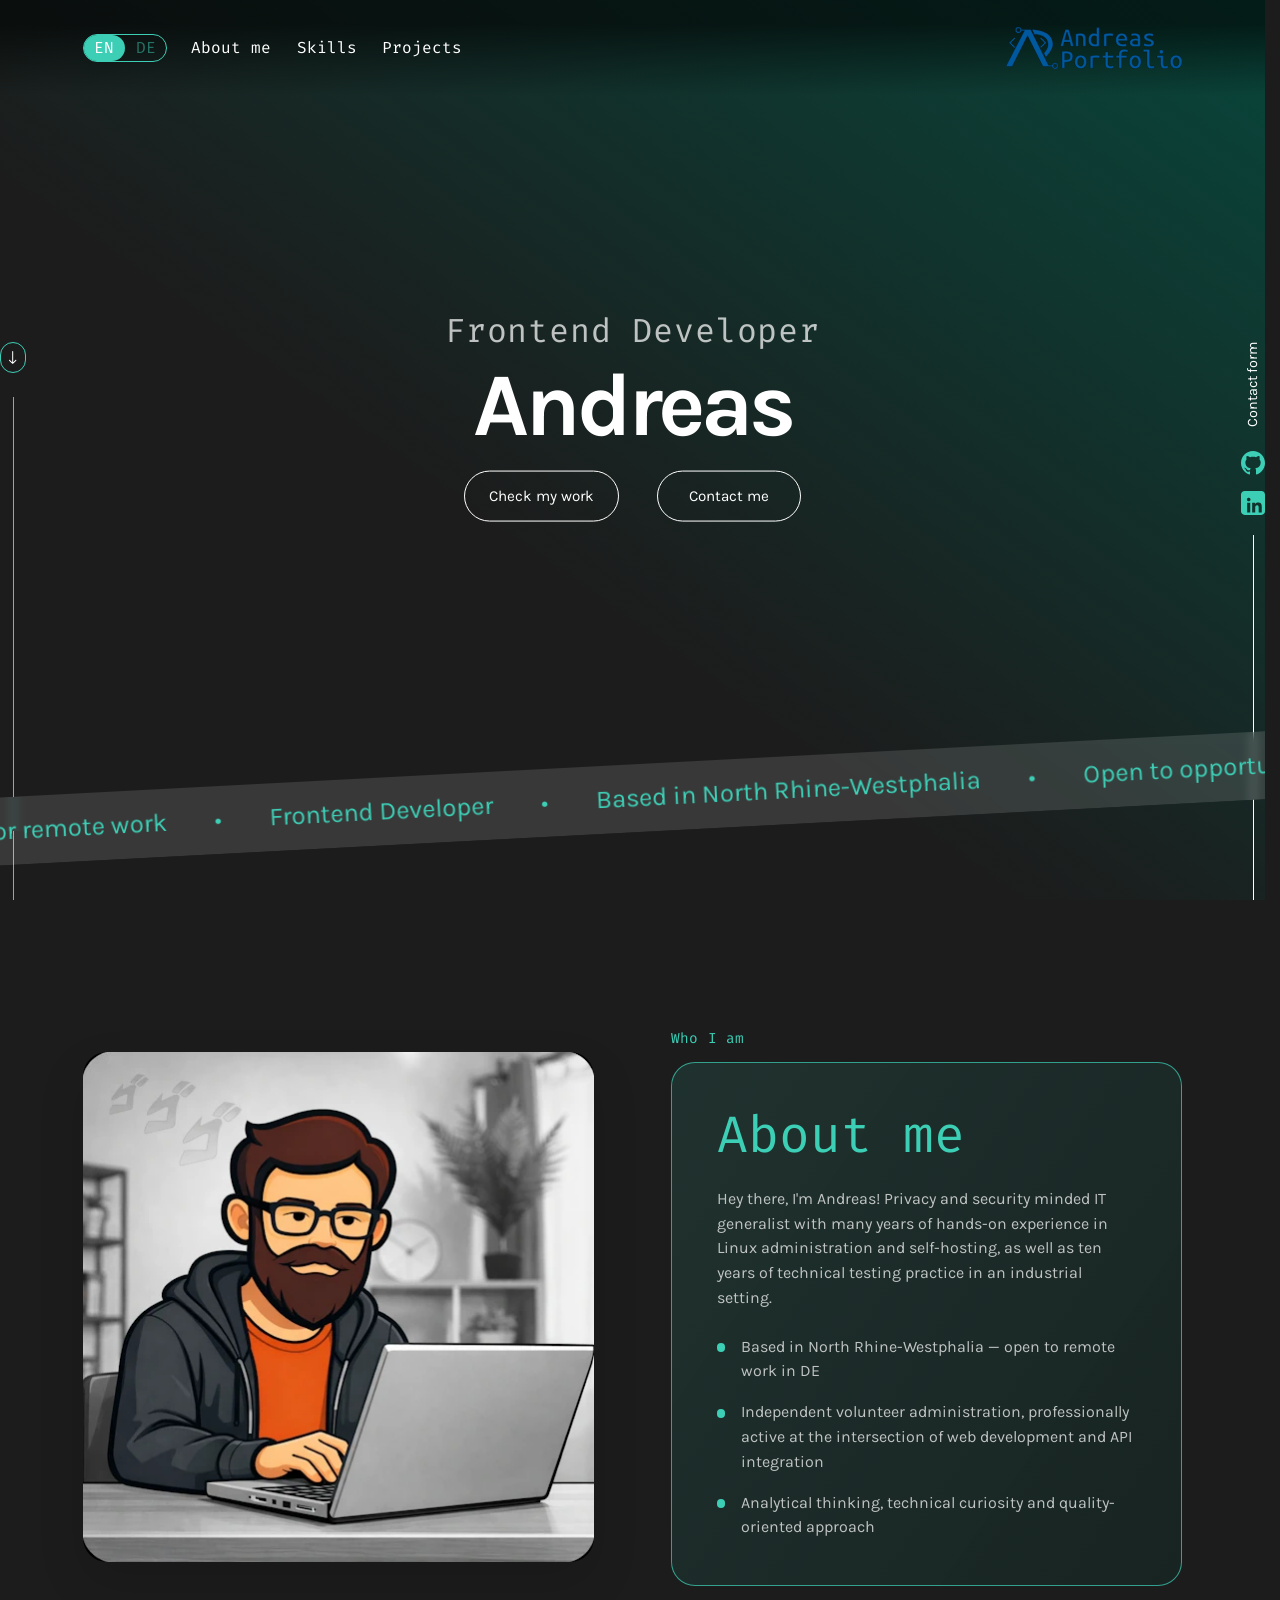
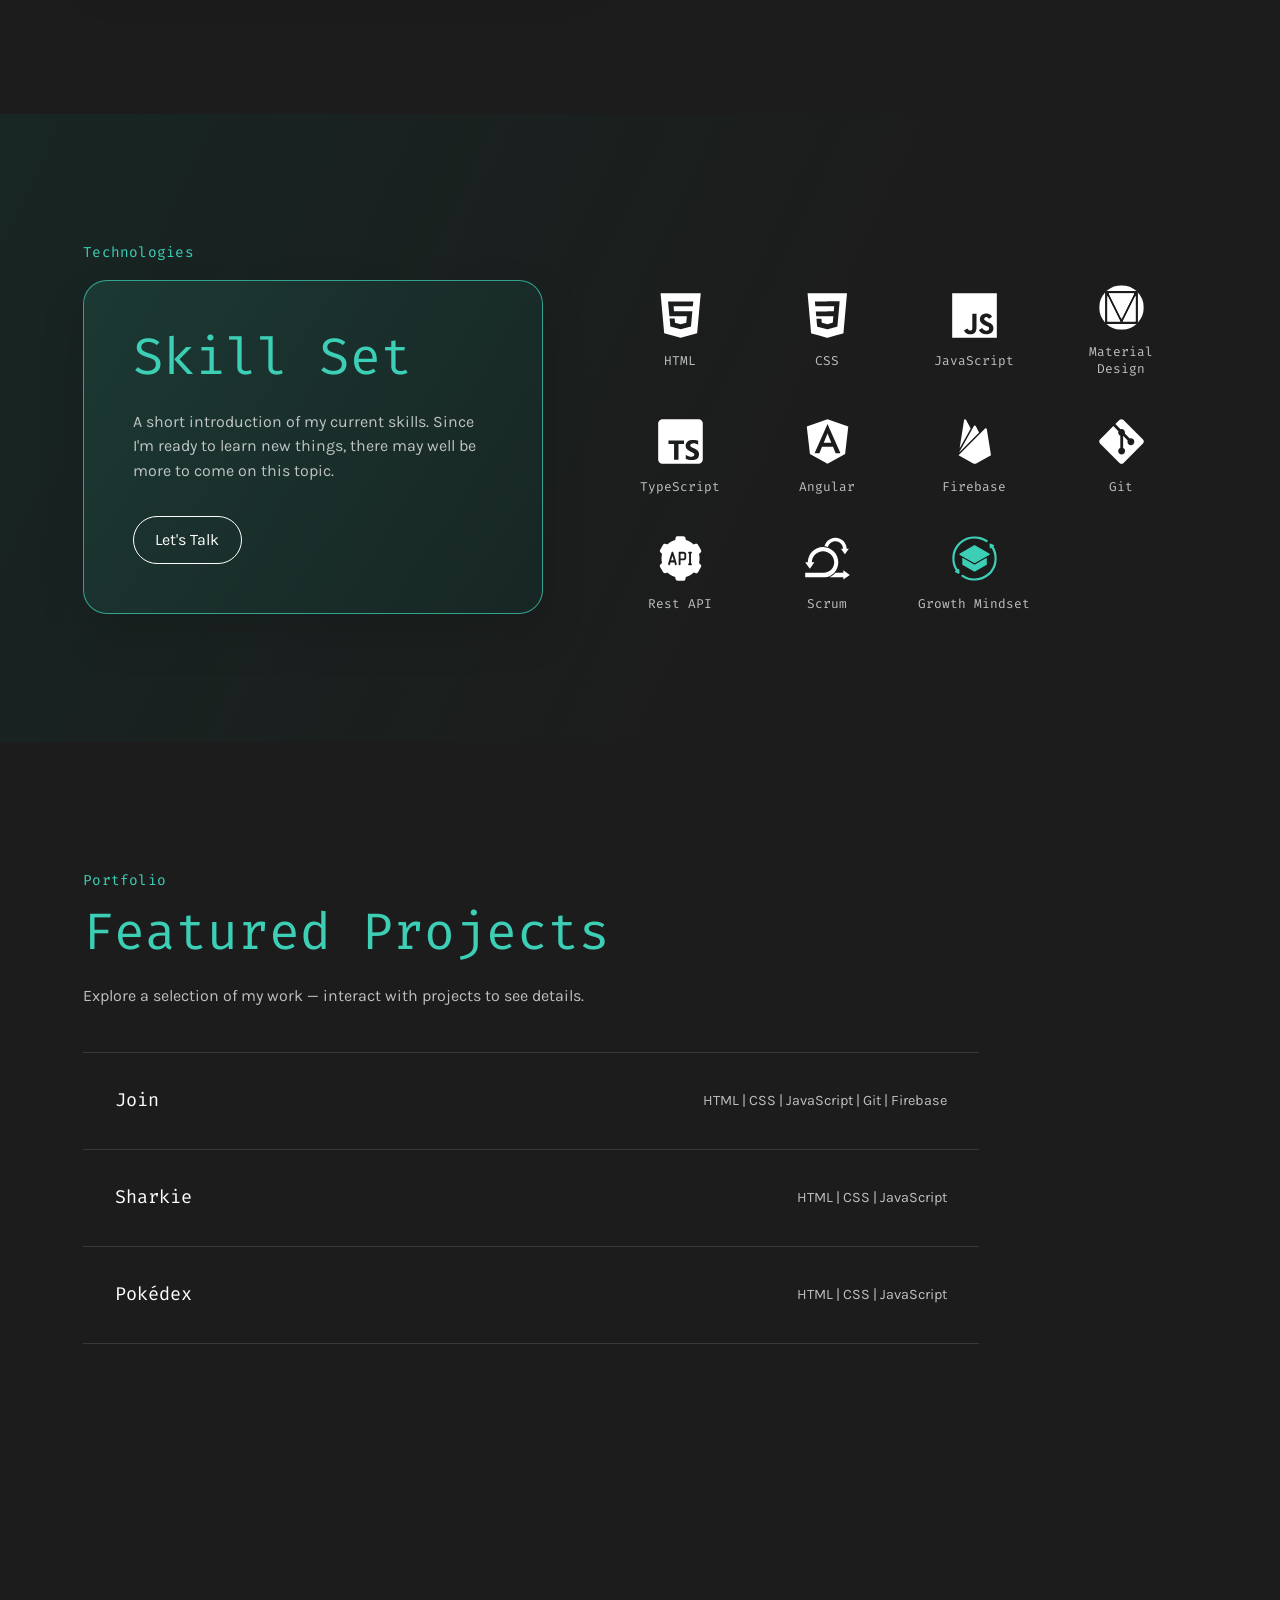
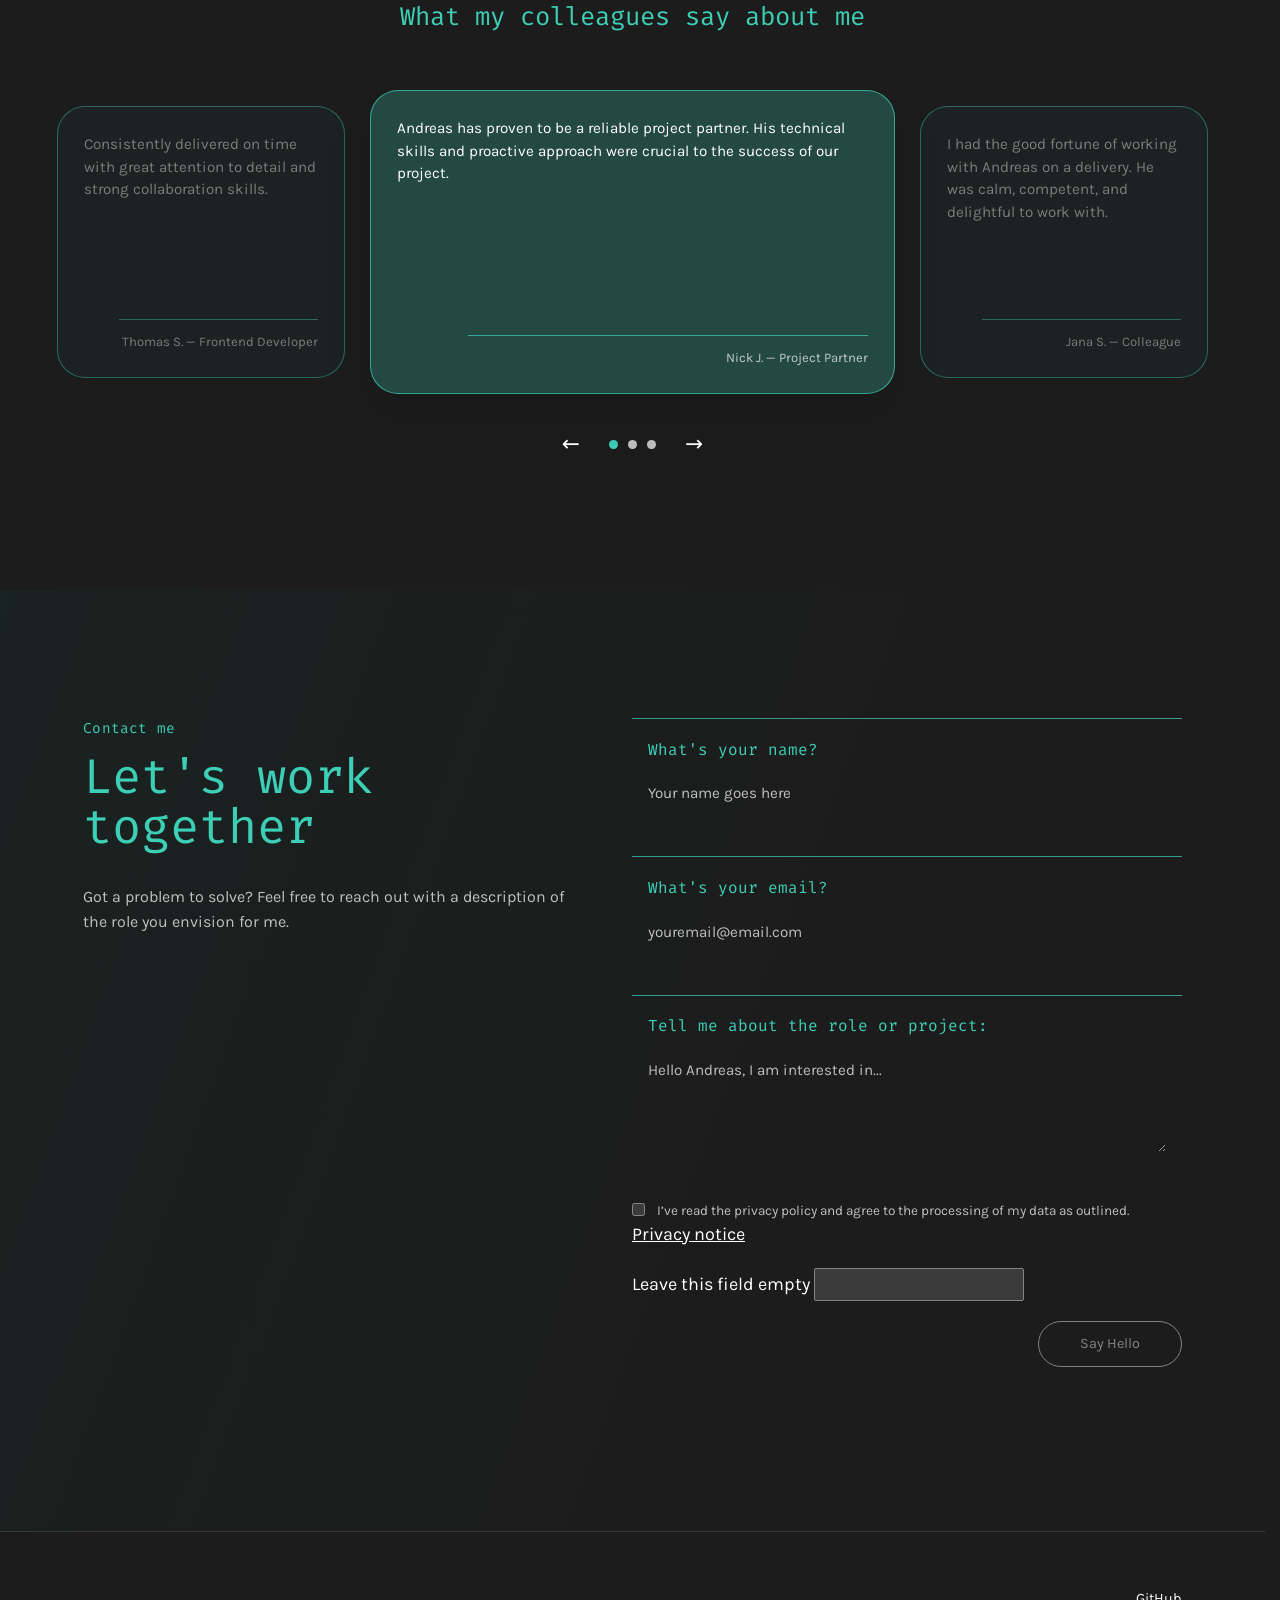
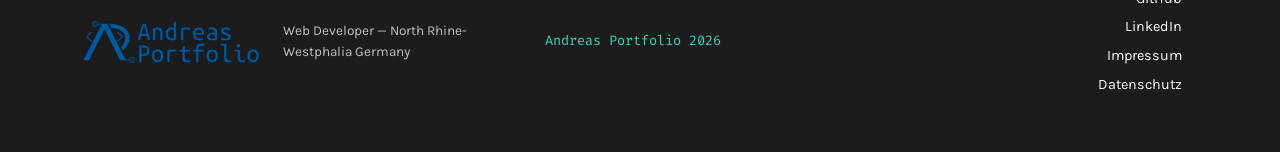
==== commit 84b498dd: "Update index.html" ====
--- a/index.html
+++ b/index.html
@@ -60,7 +60,7 @@
                 </div>
                 <aside class="hero-links d-flex flex-column justify-content-end align-items-center gap-4">
                     <div class="hero-email">
-                        <a href="mailto:andreas@example.com" class="link">andreas@example.com</a>
+                        <a href="#contact" class="link" data-i18n="hero_email">Contact form</a>
                     </div>
                     <div class="hero-social d-flex flex-column gap-3">
                         <a href="https://github.com/andreas813" target="_blank" rel="noopener noreferrer">
@@ -177,21 +177,21 @@
                 <p class="muted" data-i18n="projects_desc">Explore a selection of my work — interact with projects to see details.</p>
 
                 <div class="projects-list" aria-label="Featured projects">
-                    <div class="project-item" role="button" aria-haspopup="dialog" tabindex="0" data-preview="assets/images/project1.jpg" data-index="0" data-title="Join" data-tech="HTML | CSS | JavaScript">
+                    <div class="project-item" role="button" aria-haspopup="dialog" tabindex="0" data-preview="assets/images/project1.jpg" data-index="0" data-title="Join" data-tech="HTML | CSS | JavaScript | Git | Firebase" data-kind="Teamprojekt" data-category="Pflicht" data-format="Portfolio" data-duration="5 Wochen" data-description-de="Teamprojekt: Zusammen mit anderen Teilnehmern aus der Weiterbildung baust du eine Web-App mit HTML, CSS, JavaScript, Git und Firebase. Ihr erstellt ein Projektmanagement-Tool, um den Status und die Verantwortlichkeiten von Aufgaben zu visualisieren." data-description-en="Team project: Together with other participants in the training programme, you build a web app using HTML, CSS, JavaScript, Git, and Firebase. You create a project management tool that visualizes task status and responsibilities.">
                         <div class="project-row">
                             <div class="project-title">Join</div>
-                            <div class="project-meta">HTML | CSS | JavaScript</div>
-                        </div>
-                    </div>
-
-                    <div class="project-item" role="button" aria-haspopup="dialog" tabindex="0" data-preview="assets/images/project2.jpg" data-index="1" data-title="Sharkie" data-tech="HTML | CSS | JavaScript" data-description-de="Ein objektorientiertes Jump-&amp;-Run-Spiel für den Webbrowser, in dem du einen kleinen Hai steuerst." data-description-en="An object-oriented browser game in which you guide a little shark through a jump-and-run adventure." data-live="https://andreas-w.developerakademie.net/m12/Sharkie-m12-/index.html">
+                            <div class="project-meta">HTML | CSS | JavaScript | Git | Firebase</div>
+                        </div>
+                    </div>
+
+                    <div class="project-item" role="button" aria-haspopup="dialog" tabindex="0" data-preview="assets/images/project2.jpg" data-index="1" data-title="Sharkie" data-tech="HTML | CSS | JavaScript" data-description-de="Ein objektorientiertes Jump-&amp;-Run-Spiel für den Webbrowser, in dem du einen kleinen Hai steuerst und dich durch verschiedene Spielsituationen bewegst." data-description-en="An object-oriented browser-based jump-and-run game in which you control a small shark and make your way through different gameplay challenges." data-live="https://andreas-w.developerakademie.net/m12/Sharkie-m12-/index.html" data-github="https://github.com/andreas813/Sharkie-m12-">
                         <div class="project-row">
                             <div class="project-title">Sharkie</div>
                             <div class="project-meta">HTML | CSS | JavaScript</div>
                         </div>
                     </div>
 
-                    <div class="project-item" role="button" aria-haspopup="dialog" tabindex="0" data-preview="assets/images/project3.jpg" data-index="2" data-title="Pokédex" data-tech="HTML | CSS | JavaScript" data-description-de="Interaktives Monster-Lexikon mit Anbindung an die PokéAPI. Die Anwendung ruft Pokémon-Daten ab, verarbeitet die API-Antworten und stellt die Informationen übersichtlich dar." data-description-en="An interactive Pokémon encyclopedia connected to the PokéAPI. It retrieves Pokémon data, processes the API responses, and presents the information in a clear format." data-live="https://andreas-w.developerakademie.net/m09/pokeapi-pokedex/index.html">
+                    <div class="project-item" role="button" aria-haspopup="dialog" tabindex="0" data-preview="assets/images/project3.jpg" data-index="2" data-title="Pokédex" data-tech="HTML | CSS | JavaScript" data-description-de="Interaktives Monster-Lexikon mit Anbindung an die PokéAPI. Die Anwendung ruft Pokémon-Daten ab, verarbeitet die API-Antworten und stellt die Informationen übersichtlich dar." data-description-en="An interactive Pokémon encyclopedia connected to the PokéAPI. It retrieves Pokémon data, processes the API responses, and presents the information in a clear format." data-live="https://andreas-w.developerakademie.net/m09/pokeapi-pokedex/index.html" data-github="https://github.com/andreas813/Poke-API_Pokedex-m9-">
                         <div class="project-row">
                             <div class="project-title">Pokédex</div>
                             <div class="project-meta">HTML | CSS | JavaScript</div>
@@ -245,29 +245,37 @@
                 </div>
 
                 <form class="contact-form" action="contact.php" method="POST" novalidate>
-                    <label class="form-row">
+                    <label class="form-row" for="contact-name">
                         <span class="form-label" data-i18n="label_name">What's your name?</span>
-                        <input type="text" name="name" required placeholder="Your name goes here" data-i18n-placeholder="placeholder_name">
+                        <input id="contact-name" type="text" name="name" required minlength="2" maxlength="100" autocomplete="name" placeholder="Your name goes here" data-i18n-placeholder="placeholder_name" aria-describedby="error-name">
+                        <span class="form-error" id="error-name" aria-live="polite"></span>
                     </label>
-
-                    <label class="form-row">
+                    <label class="form-row" for="contact-email">
                         <span class="form-label" data-i18n="label_email">What's your email?</span>
-                        <input type="email" name="email" required placeholder="youremail@email.com" data-i18n-placeholder="placeholder_email">
+                        <input id="contact-email" type="email" name="email" required maxlength="254" autocomplete="email" placeholder="youremail@email.com" data-i18n-placeholder="placeholder_email" aria-describedby="error-email">
+                        <span class="form-error" id="error-email" aria-live="polite"></span>
                     </label>
-
-                    <label class="form-row">
-                        <span class="form-label" data-i18n="label_message">How can I help you?</span>
-                        <textarea name="message" rows="4" placeholder="Hello Andreas, I am interested in..." data-i18n-placeholder="placeholder_message"></textarea>
+                    <label class="form-row" for="contact-message">
+                        <span class="form-label" data-i18n="label_message">Tell me about the role or project:</span>
+                        <textarea id="contact-message" name="message" rows="4" required minlength="10" maxlength="5000" placeholder="Hello Andreas, I am interested in..." data-i18n-placeholder="placeholder_message" aria-describedby="error-message"></textarea>
+                        <span class="form-error" id="error-message" aria-live="polite"></span>
                     </label>
-
-                    <label class="form-checkbox">
-                        <input type="checkbox" name="privacy" required>
-                        <span data-i18n="privacy_text">I’ve read the privacy policy and agree to the processing of my data as outlined.</span>
-                    </label>
-
+                    <div class="form-privacy-row">
+                        <label class="form-checkbox" for="contact-privacy">
+                            <input id="contact-privacy" type="checkbox" name="privacy" value="1" required aria-describedby="error-privacy">
+                            <span data-i18n="privacy_text">I have read the privacy notice.</span>
+                        </label>
+                        <a class="privacy-link" href="datenschutz.html" data-i18n="privacy_link">Privacy notice</a>
+                        <span class="form-error" id="error-privacy" aria-live="polite"></span>
+                    </div>
+                    <div class="form-honeypot" aria-hidden="true">
+                        <label for="contact-website">Leave this field empty</label>
+                        <input id="contact-website" type="text" name="website" tabindex="-1" autocomplete="off">
+                    </div>
                     <div class="form-actions">
                         <button type="submit" class="button" data-i18n="btn_submit" disabled>Say Hello</button>
                     </div>
+                    <p class="form-status" id="contact-status" role="status" aria-live="polite"></p>
                 </form>
             </div>
         </section>
@@ -287,13 +295,13 @@
                 <a href="https://github.com/andreas813" target="_blank" rel="noopener noreferrer">GitHub</a>
                 <a href="https://www.linkedin.com/in/andreas-w-dev" target="_blank" rel="noopener noreferrer">LinkedIn</a>
                 <span class="muted">|</span>
-                <a href="#" id="link-imprint">Impressum</a>
-                <a href="#" id="link-privacy">Datenschutz</a>
+                <a href="impressum.html" data-i18n="footer_imprint">Impressum</a>
+                <a href="datenschutz.html" data-i18n="footer_privacy">Datenschutz</a>
             </div>
         </div>
     </footer>
 
-    <!-- Project and legal dialogs share the existing accessible overlay. -->
+    <!-- Project details use one reusable accessible dialog. -->
     <div id="project-modal" class="modal" aria-hidden="true" aria-modal="true" role="dialog" aria-labelledby="project-modal-title">
         <div class="modal-backdrop" id="modal-backdrop"></div>
         <section class="modal-panel" role="document" tabindex="-1">
@@ -309,6 +317,7 @@
     <script src="assets/libs/bootstrap/js/bootstrap.bundle.min.js"></script>
     <script src="js/main.js"></script>
     <script src="js/interactions.js"></script>
+    <script src="js/contact.js"></script>
 </body>
 
 </html>
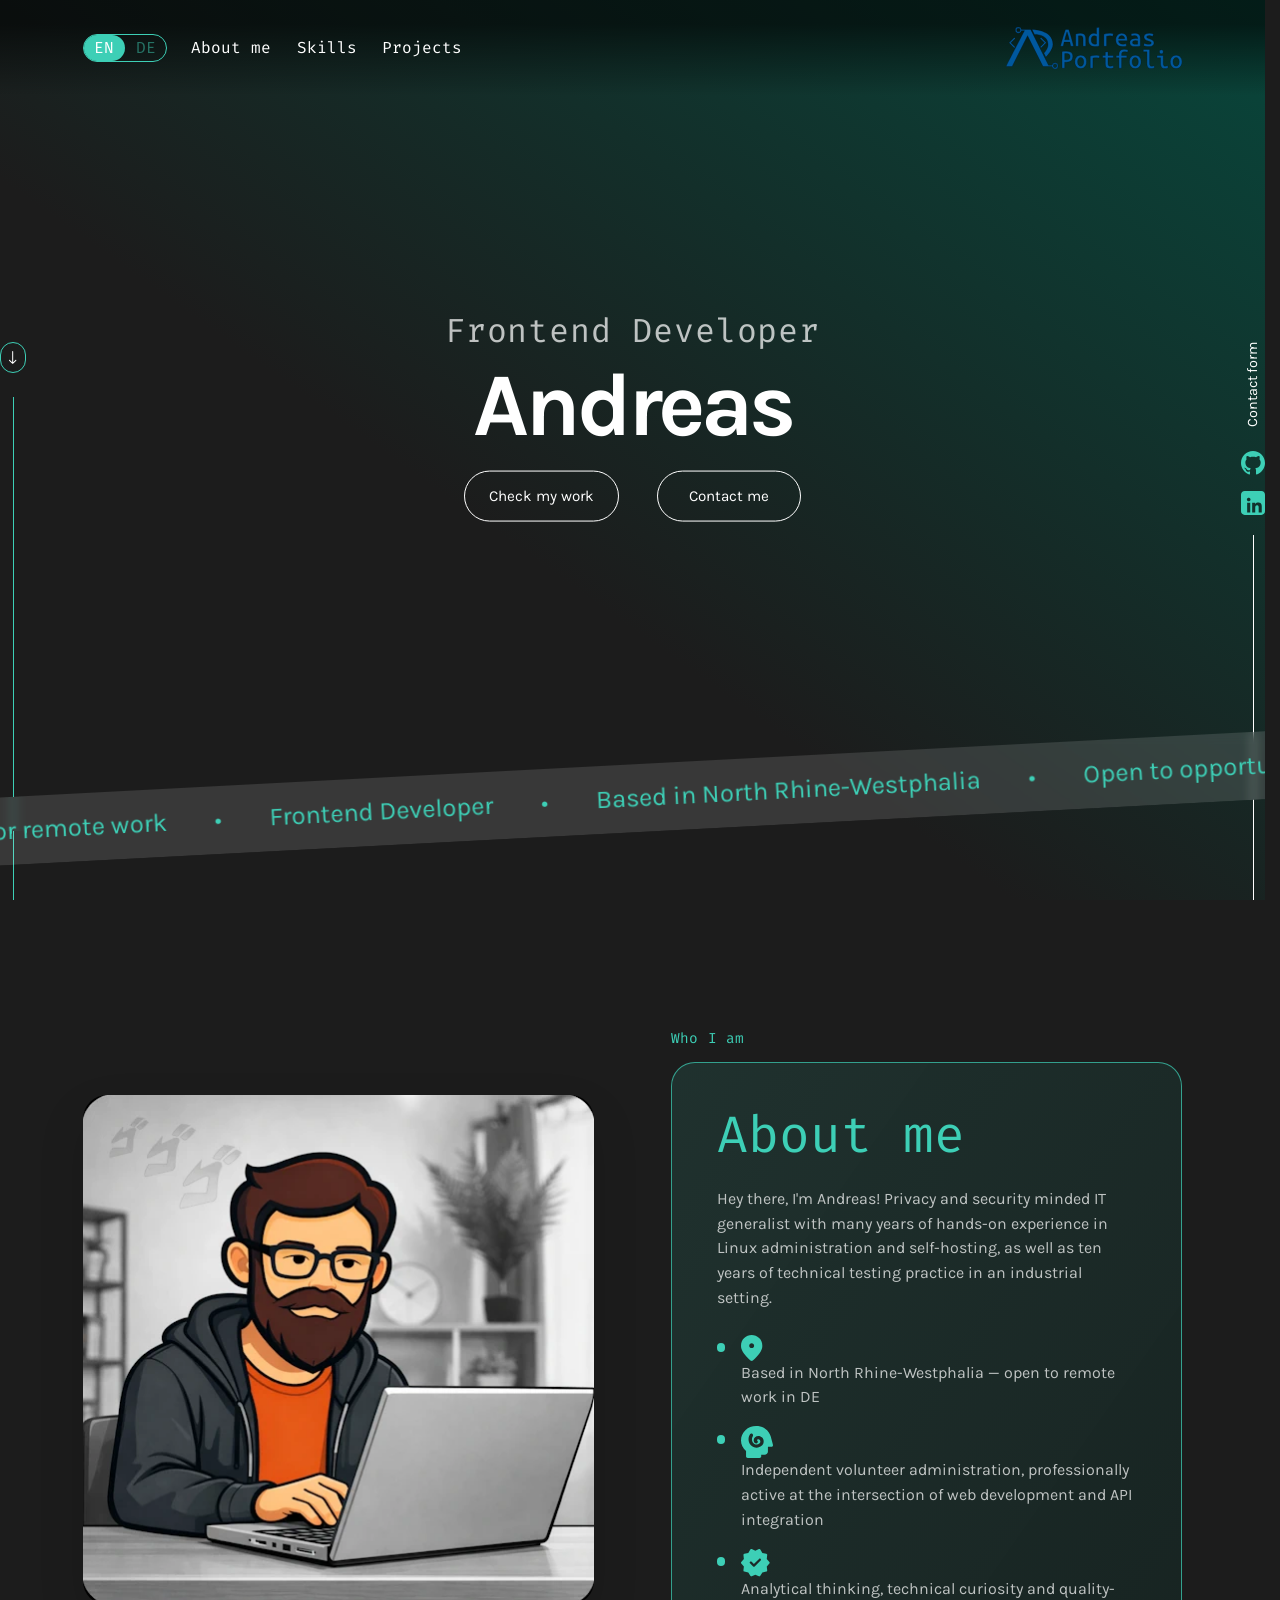
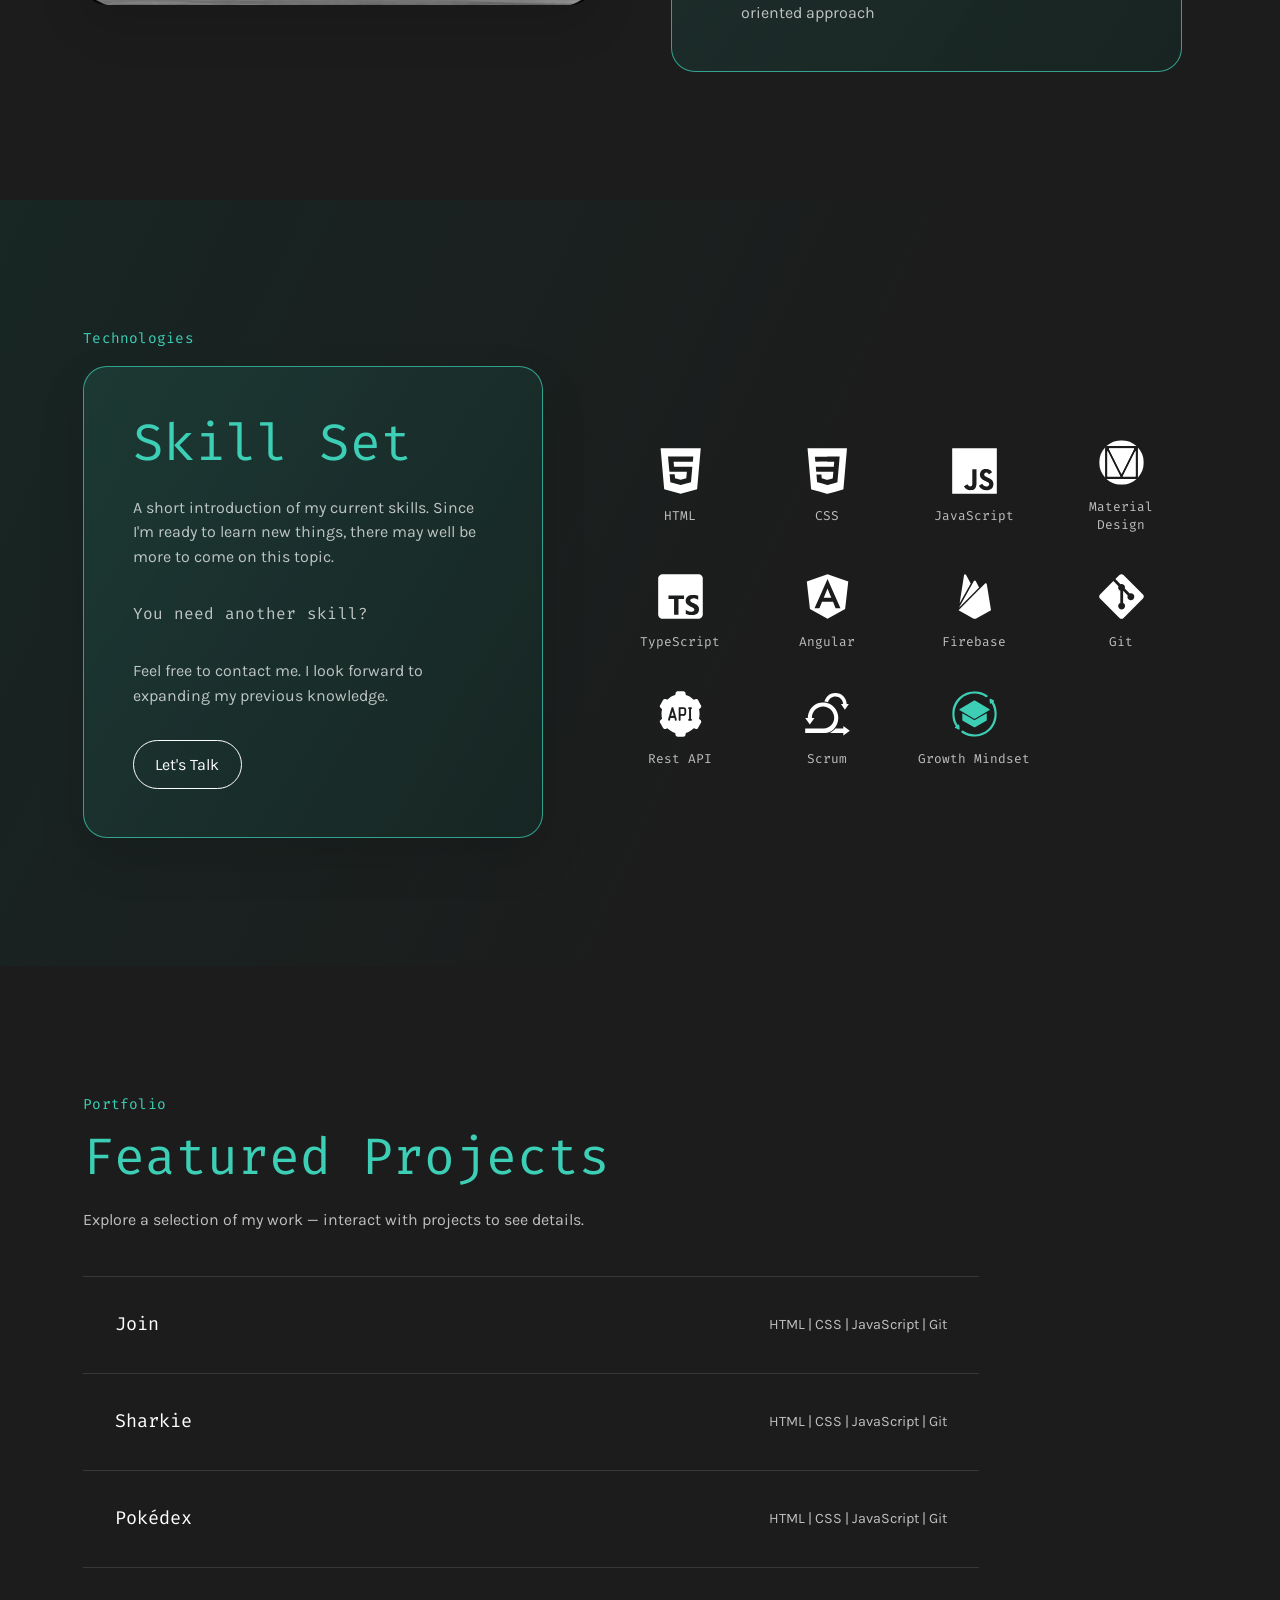
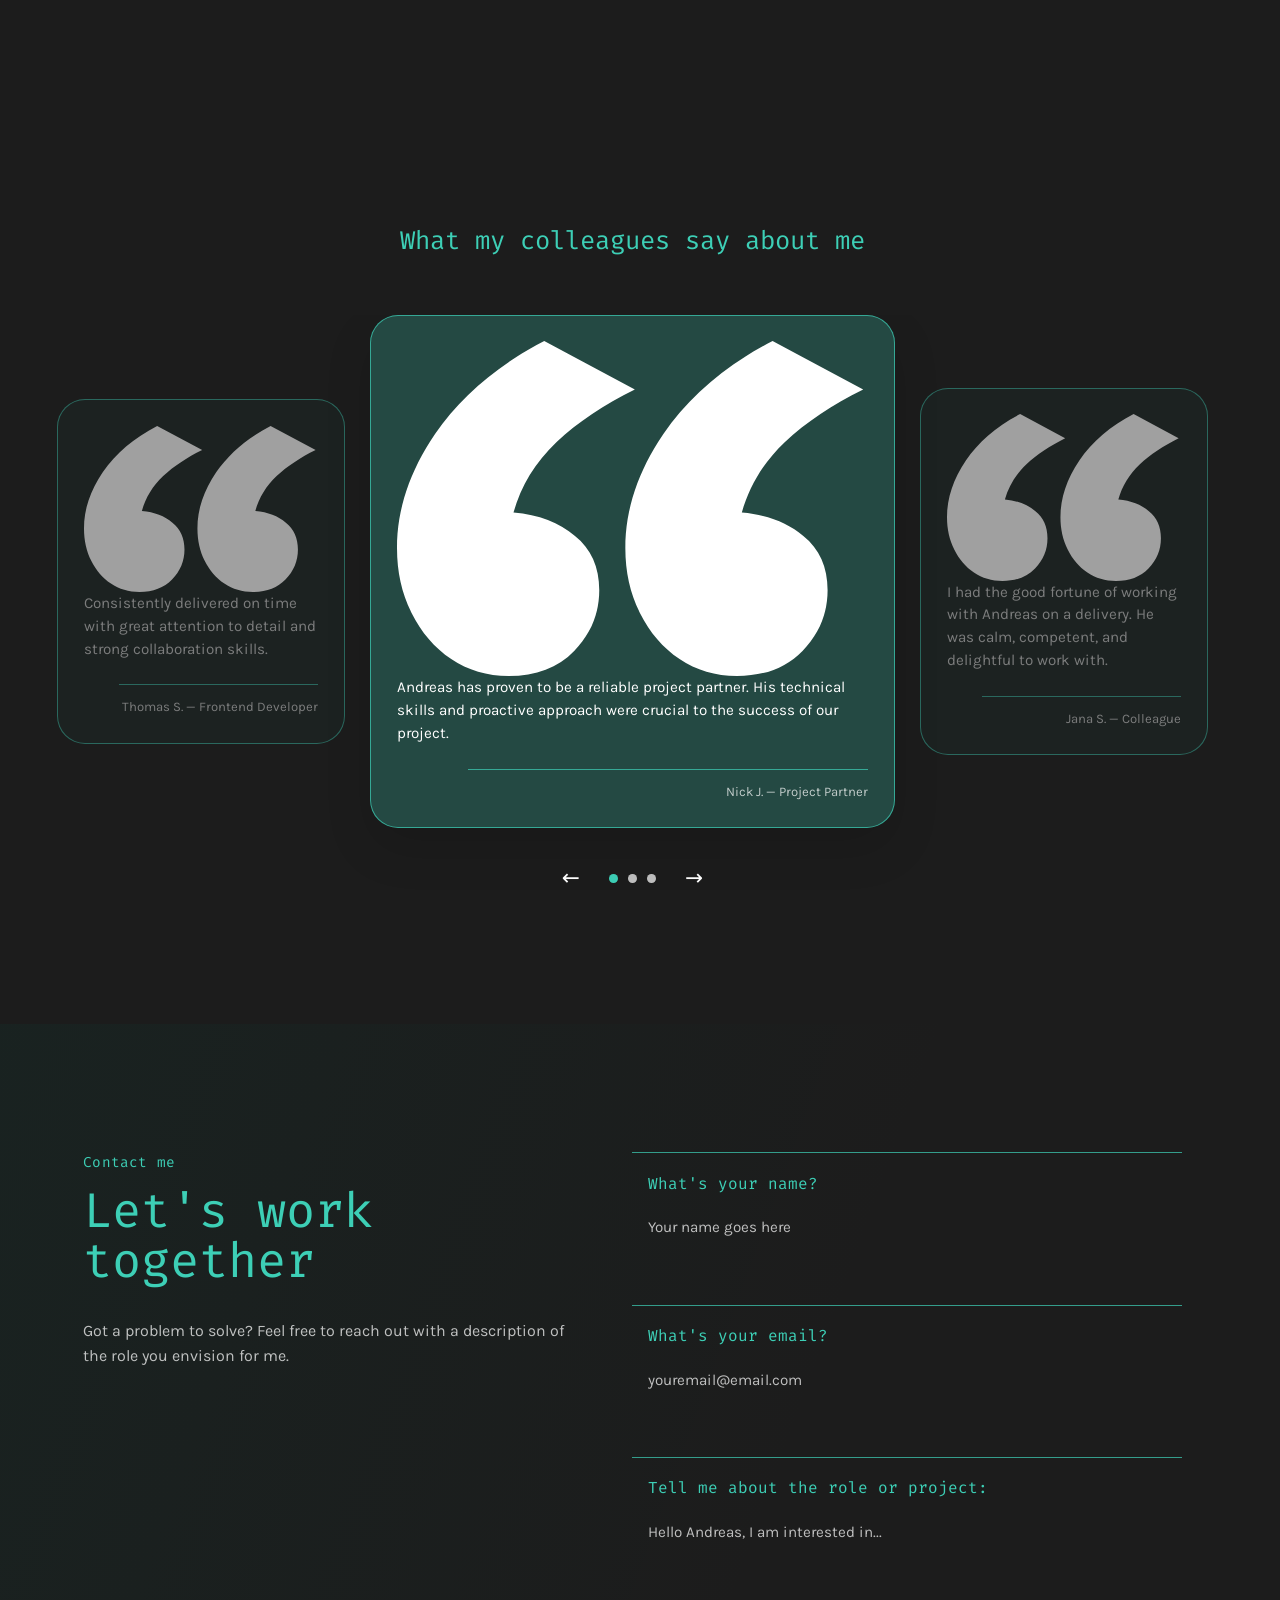
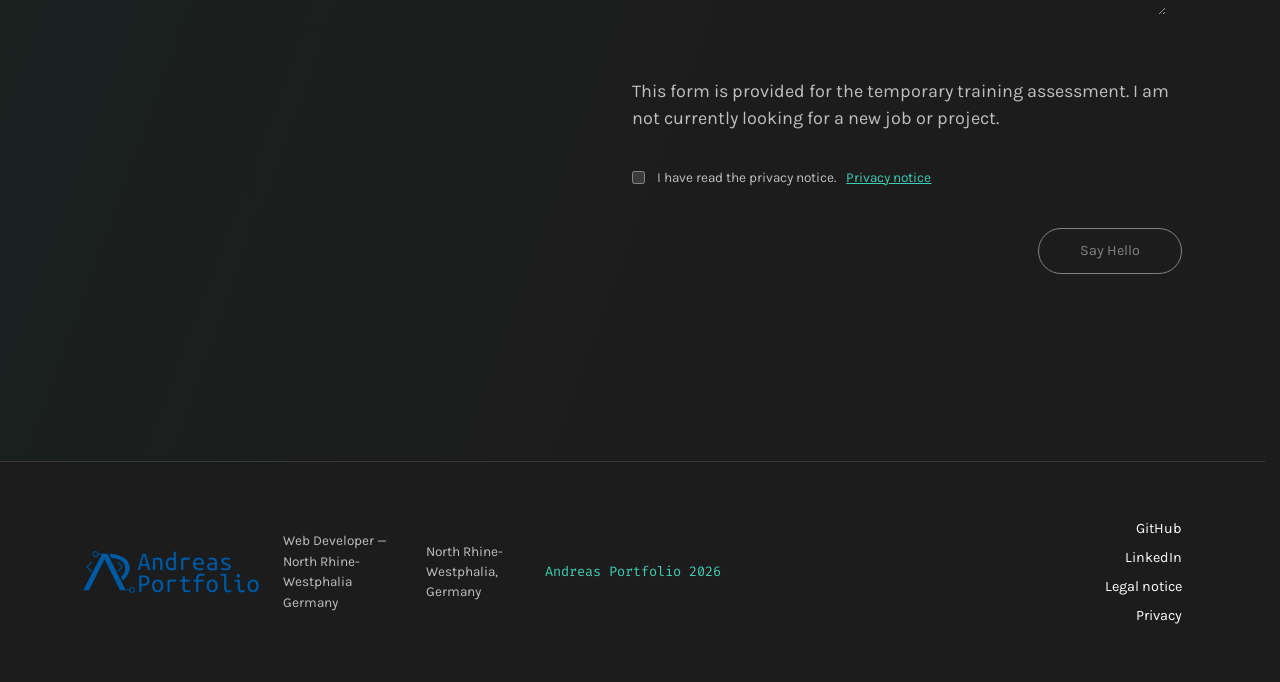
==== commit ff217f46: "Update index.html" ====
--- a/index.html
+++ b/index.html
@@ -4,6 +4,7 @@
 <head>
     <meta charset="utf-8" />
     <meta name="viewport" content="width=device-width,initial-scale=1" />
+    <meta name="robots" content="noindex, follow">
     <title>Andreas Portfolio — Frontend Developer</title>
     <link rel="stylesheet" href="assets/libs/bootstrap/css/bootstrap.min.css">
     <link rel="stylesheet" href="css/foundation.css">
@@ -101,9 +102,9 @@
                         <div class="about-body">
                             <p data-i18n="about_text">Hey there, I'm Andreas! Privacy and security minded IT generalist with many years of hands-on experience in Linux administration and self-hosting, as well as ten years of technical testing experience in an industrial setting.</p>
                             <ul>
-                                <li data-i18n="about_li1">Based in North Rhine-Westphalia — open to remote work in DE</li>
-                                <li data-i18n="about_li2">Independent volunteer administration, professionally active at the intersection of web development and API integration</li>
-                                <li data-i18n="about_li3">Analytical thinking, technical curiosity and quality-oriented approach</li>
+                                <li><img src="assets/icons/location.svg" alt="" aria-hidden="true"><span data-i18n="about_li1">Based in North Rhine-Westphalia — open to remote work in DE</span></li>
+                                <li><img src="assets/icons/cognition.svg" alt="" aria-hidden="true"><span data-i18n="about_li2">Independent volunteer administration, professionally active at the intersection of web development and API integration</span></li>
+                                <li><img src="assets/icons/check-stamp.svg" alt="" aria-hidden="true"><span data-i18n="about_li3">Analytical thinking, technical curiosity and quality-oriented approach</span></li>
                             </ul>
                         </div>
                     </div>
@@ -118,6 +119,8 @@
                     <div class="skills-card">
                         <h3 class="skill-title" data-i18n="skills_title">Skill Set</h3>
                         <p class="muted" data-i18n="skills_desc">A short introduction of my current skills. Since I'm ready to learn new things, there may well be more to come on this topic.</p>
+                        <p class="section-kicker skills-prompt" data-i18n="skills_prompt">You need another skill?</p>
+                        <p class="muted skills-invite" data-i18n="skills_invite">Feel free to contact me. I look forward to expanding my previous knowledge.</p>
                         <a class="btn btn-outline small" href="#contact" data-i18n="skills_btn">Let's Talk</a>
                     </div>
                     <div class="skills-icons">
@@ -177,24 +180,24 @@
                 <p class="muted" data-i18n="projects_desc">Explore a selection of my work — interact with projects to see details.</p>
 
                 <div class="projects-list" aria-label="Featured projects">
-                    <div class="project-item" role="button" aria-haspopup="dialog" tabindex="0" data-preview="assets/images/project1.jpg" data-index="0" data-title="Join" data-tech="HTML | CSS | JavaScript | Git | Firebase" data-kind="Teamprojekt" data-category="Pflicht" data-format="Portfolio" data-duration="5 Wochen" data-description-de="Teamprojekt: Zusammen mit anderen Teilnehmern aus der Weiterbildung baust du eine Web-App mit HTML, CSS, JavaScript, Git und Firebase. Ihr erstellt ein Projektmanagement-Tool, um den Status und die Verantwortlichkeiten von Aufgaben zu visualisieren." data-description-en="Team project: Together with other participants in the training programme, you build a web app using HTML, CSS, JavaScript, Git, and Firebase. You create a project management tool that visualizes task status and responsibilities.">
+                    <div class="project-item" role="button" aria-haspopup="dialog" tabindex="0" data-preview="assets/images/project1.jpg" data-index="0" data-title="Join" data-tech="HTML | CSS | JavaScript | Git" data-description-de="Teamprojekt: Zusammen mit anderen Teilnehmern aus der Weiterbildung baust du eine Web-App mit HTML, CSS, JavaScript, Git. Ihr erstellt ein Projektmanagement-Tool, um den Status und die Verantwortlichkeiten von Aufgaben zu visualisieren." data-description-en="Team project: Together with other participants in the training programme, you build a web app using HTML, CSS, JavaScript, and Git. You create a project management tool that visualizes task status and responsibilities.">
                         <div class="project-row">
                             <div class="project-title">Join</div>
-                            <div class="project-meta">HTML | CSS | JavaScript | Git | Firebase</div>
-                        </div>
-                    </div>
-
-                    <div class="project-item" role="button" aria-haspopup="dialog" tabindex="0" data-preview="assets/images/project2.jpg" data-index="1" data-title="Sharkie" data-tech="HTML | CSS | JavaScript" data-description-de="Ein objektorientiertes Jump-&amp;-Run-Spiel für den Webbrowser, in dem du einen kleinen Hai steuerst und dich durch verschiedene Spielsituationen bewegst." data-description-en="An object-oriented browser-based jump-and-run game in which you control a small shark and make your way through different gameplay challenges." data-live="https://andreas-w.developerakademie.net/m12/Sharkie-m12-/index.html" data-github="https://github.com/andreas813/Sharkie-m12-">
+                            <div class="project-meta">HTML | CSS | JavaScript | Git</div>
+                        </div>
+                    </div>
+
+                    <div class="project-item" role="button" aria-haspopup="dialog" tabindex="0" data-preview="assets/images/project2.jpg" data-index="1" data-title="Sharkie" data-tech="HTML | CSS | JavaScript | Git" data-description-de="Ein objektorientiertes Jump-&amp;-Run-Spiel für den Webbrowser, in dem du einen kleinen Hai steuerst und dich durch verschiedene Spielsituationen bewegst." data-description-en="An object-oriented browser-based jump-and-run game in which you control a small shark and make your way through different gameplay challenges." data-live="https://andreas-w.developerakademie.net/m12/Sharkie-m12-/index.html" data-github="https://github.com/andreas813/Sharkie-m12-">
                         <div class="project-row">
                             <div class="project-title">Sharkie</div>
-                            <div class="project-meta">HTML | CSS | JavaScript</div>
-                        </div>
-                    </div>
-
-                    <div class="project-item" role="button" aria-haspopup="dialog" tabindex="0" data-preview="assets/images/project3.jpg" data-index="2" data-title="Pokédex" data-tech="HTML | CSS | JavaScript" data-description-de="Interaktives Monster-Lexikon mit Anbindung an die PokéAPI. Die Anwendung ruft Pokémon-Daten ab, verarbeitet die API-Antworten und stellt die Informationen übersichtlich dar." data-description-en="An interactive Pokémon encyclopedia connected to the PokéAPI. It retrieves Pokémon data, processes the API responses, and presents the information in a clear format." data-live="https://andreas-w.developerakademie.net/m09/pokeapi-pokedex/index.html" data-github="https://github.com/andreas813/Poke-API_Pokedex-m9-">
+                            <div class="project-meta">HTML | CSS | JavaScript | Git</div>
+                        </div>
+                    </div>
+
+                    <div class="project-item" role="button" aria-haspopup="dialog" tabindex="0" data-preview="assets/images/project3.jpg" data-index="2" data-title="Pokédex" data-tech="HTML | CSS | JavaScript | Git" data-description-de="Interaktives Monster-Lexikon mit Anbindung an die PokéAPI. Die Anwendung ruft Pokémon-Daten ab, verarbeitet die API-Antworten und stellt die Informationen übersichtlich dar." data-description-en="An interactive Pokémon encyclopedia connected to the PokéAPI. It retrieves Pokémon data, processes the API responses, and presents the information in a clear format." data-live="https://andreas-w.developerakademie.net/m09/pokeapi-pokedex/index.html" data-github="https://github.com/andreas813/Poke-API_Pokedex-m9-">
                         <div class="project-row">
                             <div class="project-title">Pokédex</div>
-                            <div class="project-meta">HTML | CSS | JavaScript</div>
+                            <div class="project-meta">HTML | CSS | JavaScript | Git</div>
                         </div>
                     </div>
                 </div>
@@ -208,18 +211,21 @@
                 <div class="testimonials-wrap">
                     <div class="testimonials" aria-label="Colleague testimonials">
                         <blockquote class="testimonial active">
+                            <img class="testimonial-quote-icon" src="assets/icons/quotes.svg" alt="" aria-hidden="true">
                             <p class="quote" data-i18n="test1_quote">Andreas has proven to be a reliable project partner. His technical skills and proactive approach were crucial to the success of our project.</p>
-                            <cite data-i18n="test1_cite">Nick J. — Project Partner</cite>
+                            <cite><span class="cite-line" aria-hidden="true"></span><span data-i18n="test1_cite">Nick J. — Project Partner</span></cite>
                         </blockquote>
 
                         <blockquote class="testimonial">
+                            <img class="testimonial-quote-icon" src="assets/icons/quotes.svg" alt="" aria-hidden="true">
                             <p class="quote" data-i18n="test2_quote">I had the good fortune of working with Andreas on a delivery. He was calm, competent, and delightful to work with.</p>
-                            <cite data-i18n="test2_cite">Jana S. — Colleague</cite>
+                            <cite><span class="cite-line" aria-hidden="true"></span><span data-i18n="test2_cite">Jana S. — Colleague</span></cite>
                         </blockquote>
 
                         <blockquote class="testimonial">
+                            <img class="testimonial-quote-icon" src="assets/icons/quotes.svg" alt="" aria-hidden="true">
                             <p class="quote" data-i18n="test3_quote">Consistently delivered on time with great attention to detail and strong collaboration skills.</p>
-                            <cite data-i18n="test3_cite">Thomas S. — Frontend Developer</cite>
+                            <cite><span class="cite-line" aria-hidden="true"></span><span data-i18n="test3_cite">Thomas S. — Frontend Developer</span></cite>
                         </blockquote>
                     </div>
 
@@ -260,6 +266,7 @@
                         <textarea id="contact-message" name="message" rows="4" required minlength="10" maxlength="5000" placeholder="Hello Andreas, I am interested in..." data-i18n-placeholder="placeholder_message" aria-describedby="error-message"></textarea>
                         <span class="form-error" id="error-message" aria-live="polite"></span>
                     </label>
+                    <p class="muted form-context-note" data-i18n="contact_scope">This form is provided for the temporary training assessment. I am not currently looking for a new job or project.</p>
                     <div class="form-privacy-row">
                         <label class="form-checkbox" for="contact-privacy">
                             <input id="contact-privacy" type="checkbox" name="privacy" value="1" required aria-describedby="error-privacy">
@@ -288,7 +295,8 @@
                 <div class="logo" aria-hidden="true">
                     <img src="assets/images/logo.svg" alt="logo">
                 </div>
-                <div class="muted" data-i18n="footer_role">Web Developer — North Rhine-Westphalia Germany</div>
+                <div class="muted" data-i18n="footer_role">Web Developer</div>
+                <div class="muted" data-i18n="footer_location">North Rhine-Westphalia, Germany</div>
             </div>
             <div class="footer-center">Andreas Portfolio 2026</div>
             <div class="footer-right">
--- a/css/desktop-sections.css
+++ b/css/desktop-sections.css
@@ -380,3 +380,17 @@
 @media (prefers-reduced-motion: reduce) {
     .testimonial { transition: none; }
 }
+
+/* @contact-feedback Reserve error space and distinguish real server outcomes. */
+.form-error { display: block; min-height: 1.15em; color: #ff9b9b; font-size: .78rem; }
+.form-row input[aria-invalid="true"], .form-row textarea[aria-invalid="true"] { border-color: #ff7777; }
+.form-privacy-row { display: flex; flex-wrap: wrap; justify-content: flex-start; align-items: center; gap: .35rem .65rem; }
+.form-privacy-row .form-error { flex-basis: 100%; }
+.privacy-link { color: var(--color-accent); font-size: .85rem; }
+.form-status { min-height: 1.5em; margin: .75rem 0 0; color: var(--color-accent); }
+.form-status.is-error { color: #ff9b9b; }
+.form-honeypot { position: absolute; width: 1px; height: 1px; overflow: hidden; clip-path: inset(50%); white-space: nowrap; }
+
+/* @project-metadata Style the optional short project facts. */
+.project-badges { display: flex; flex-wrap: wrap; gap: .45rem; margin: 0 0 1rem; }
+.project-badges span { padding: .25rem .65rem; border: 1px solid var(--color-border); border-radius: 99px; color: var(--color-text-muted); font-size: .78rem; }
